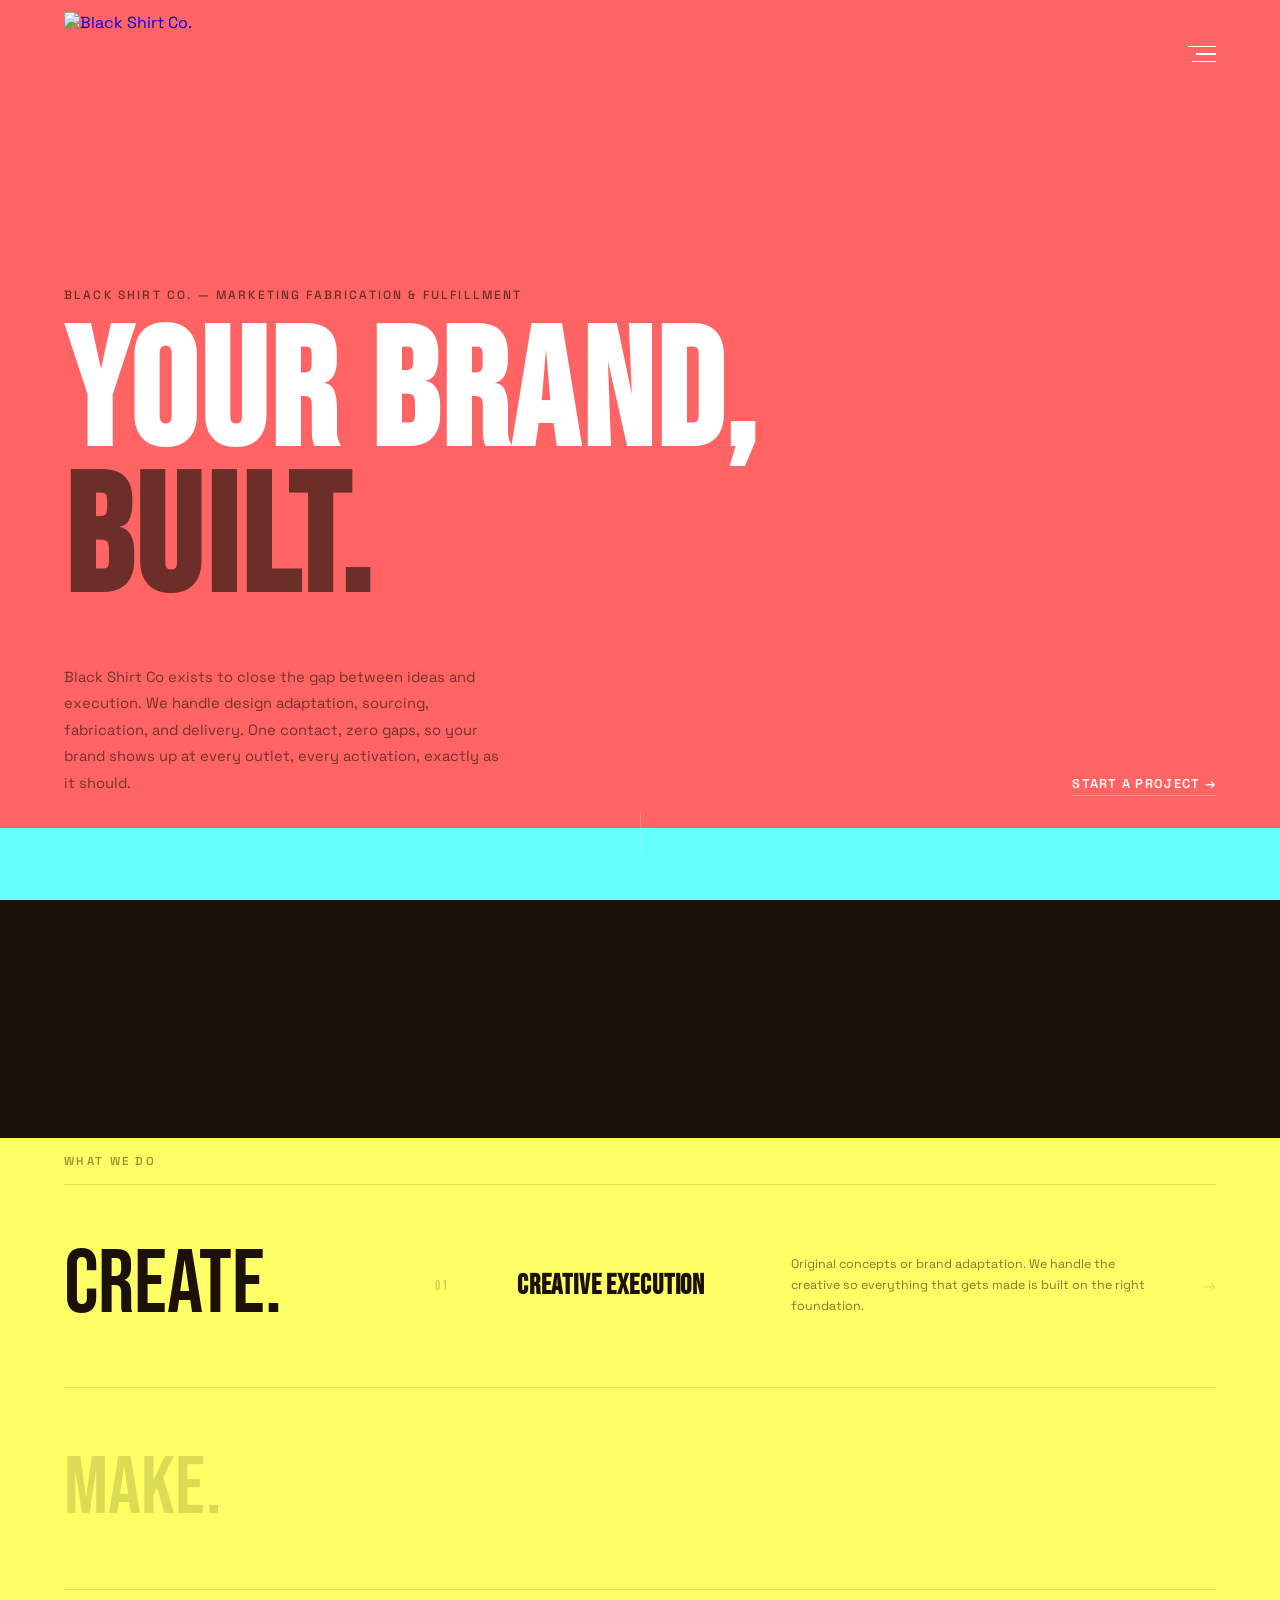
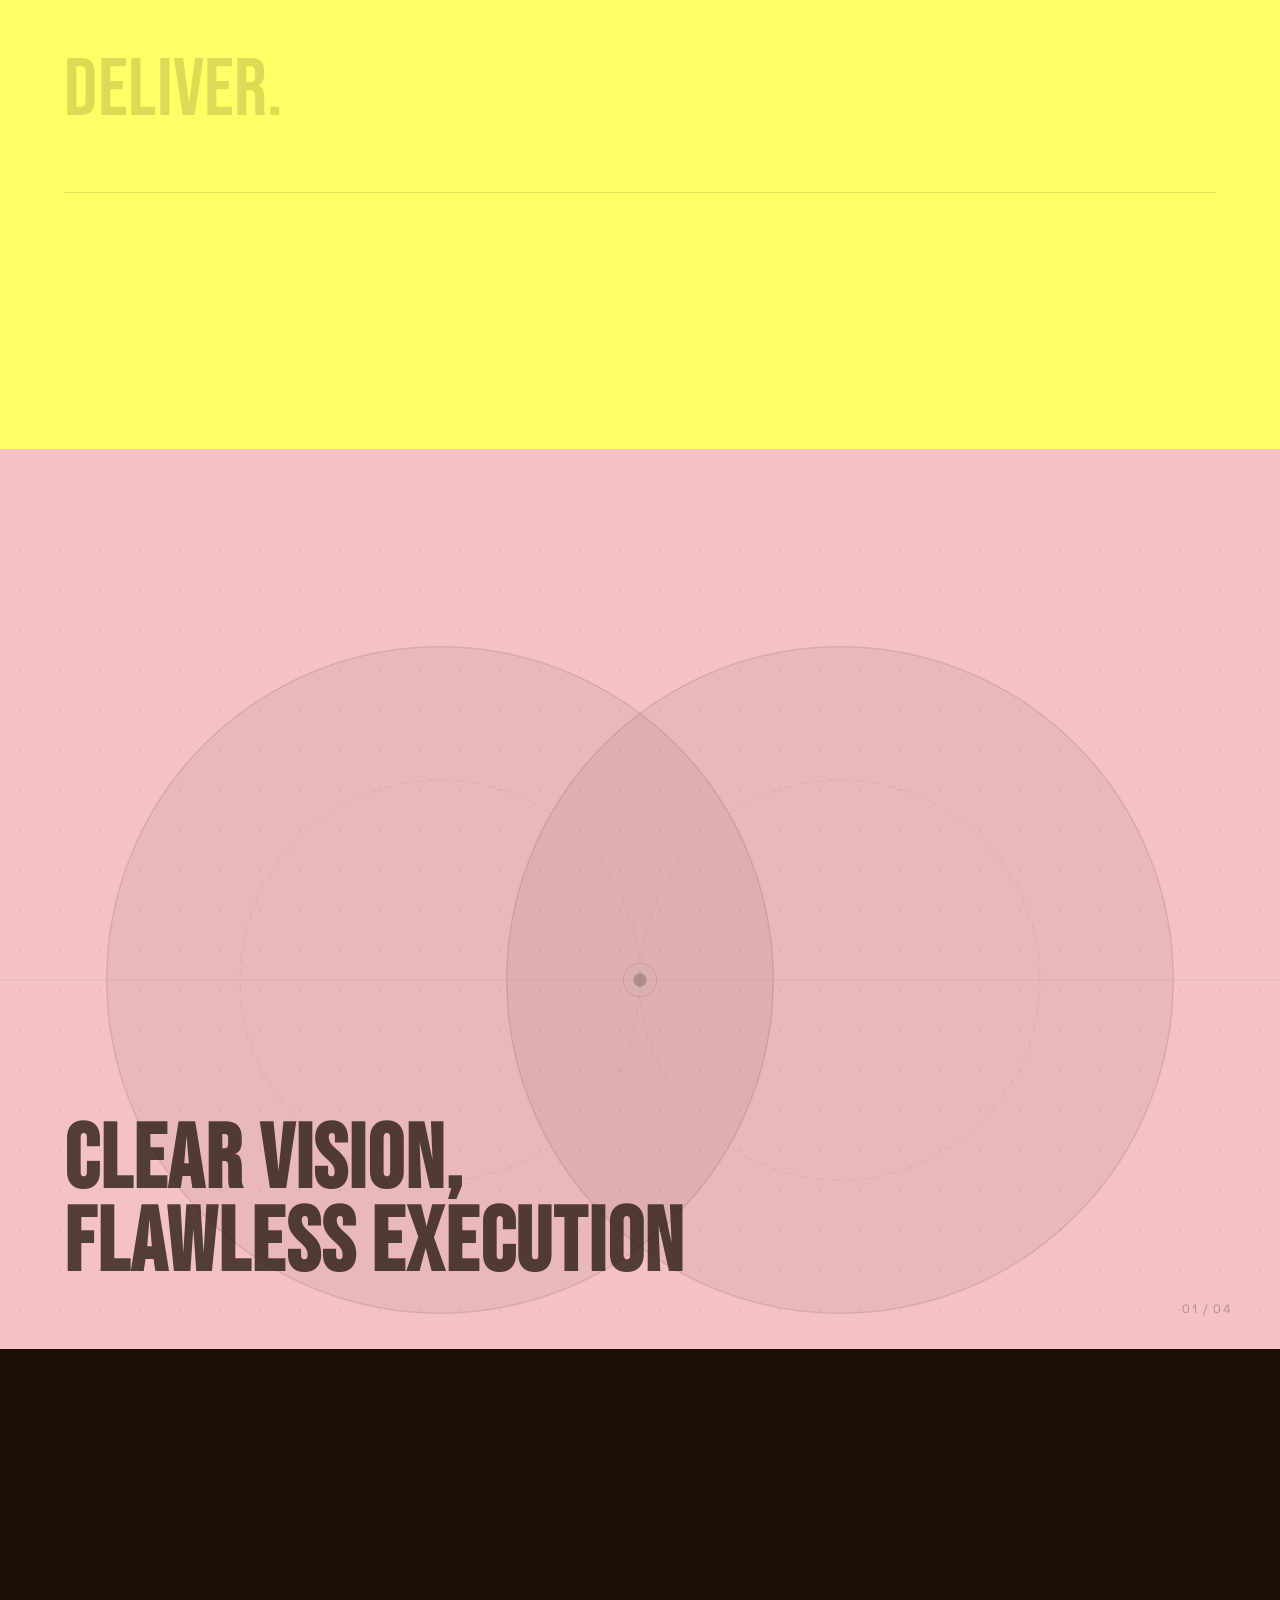
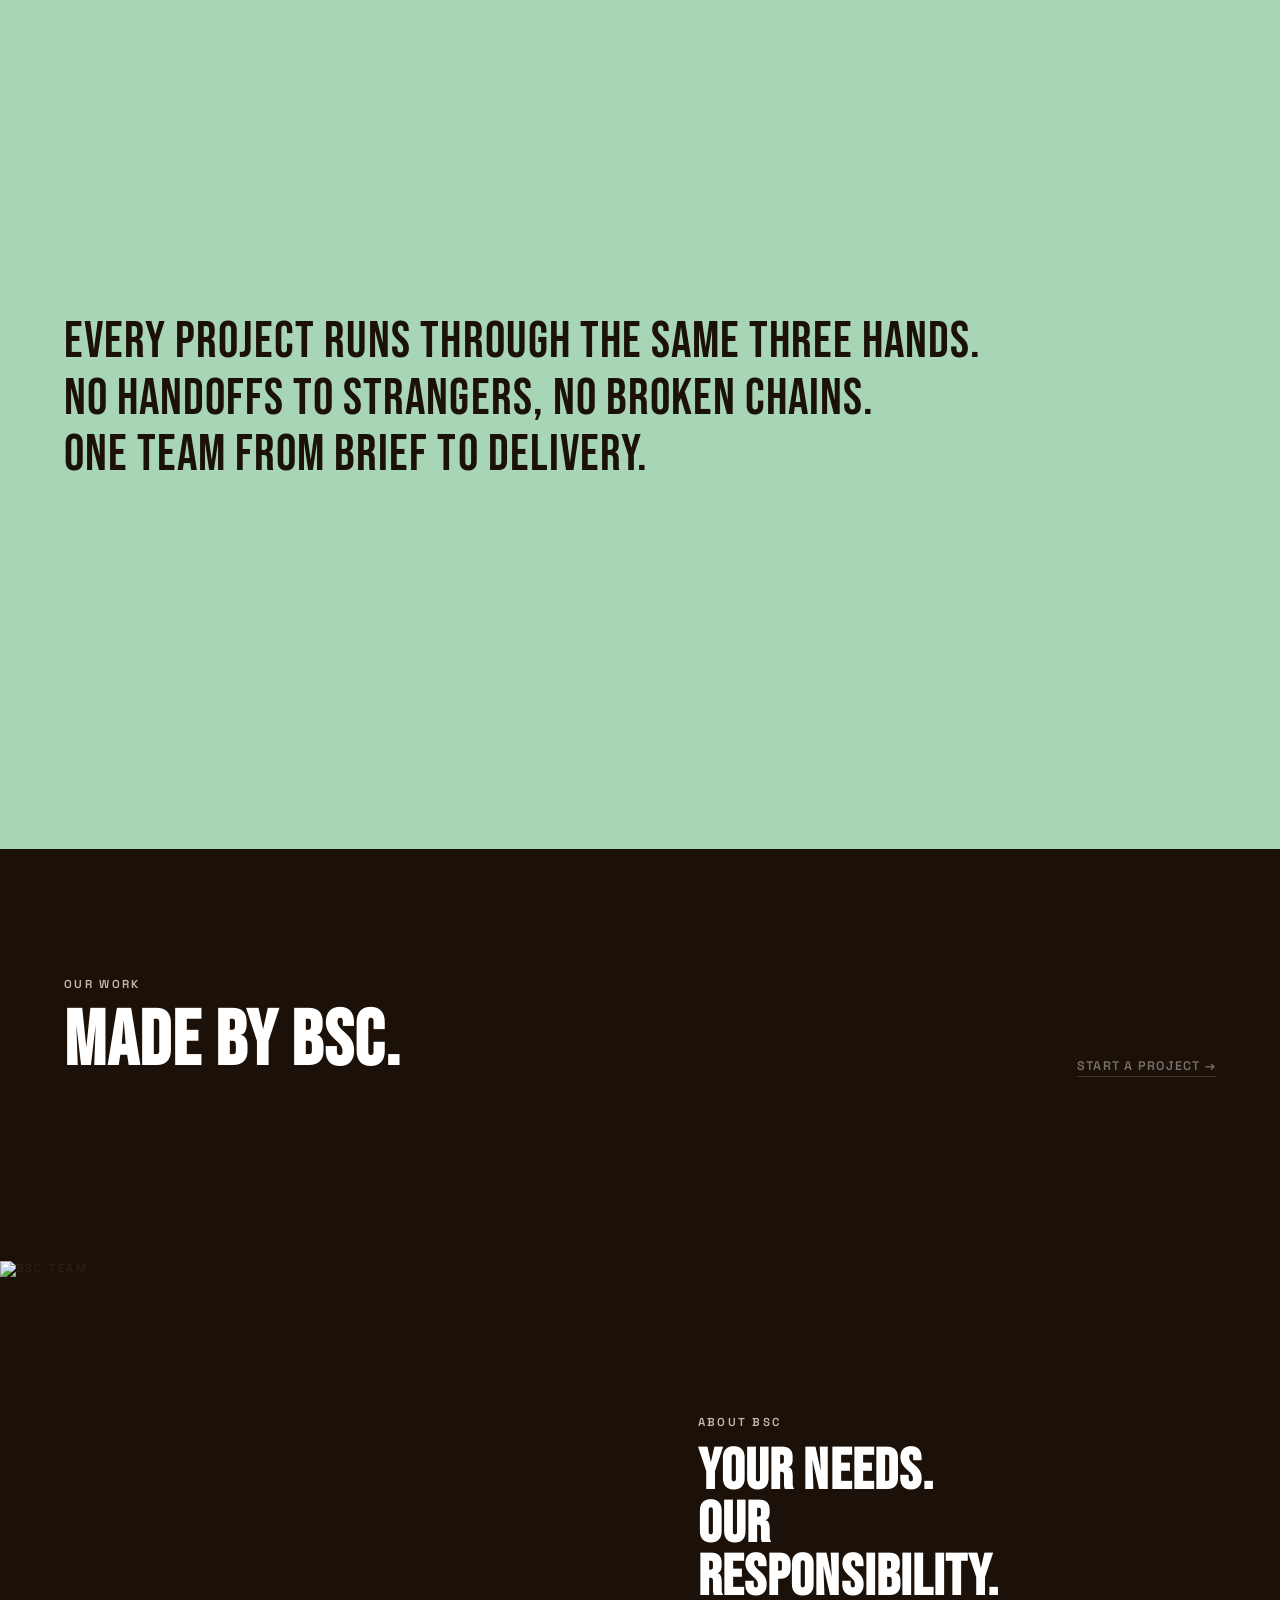
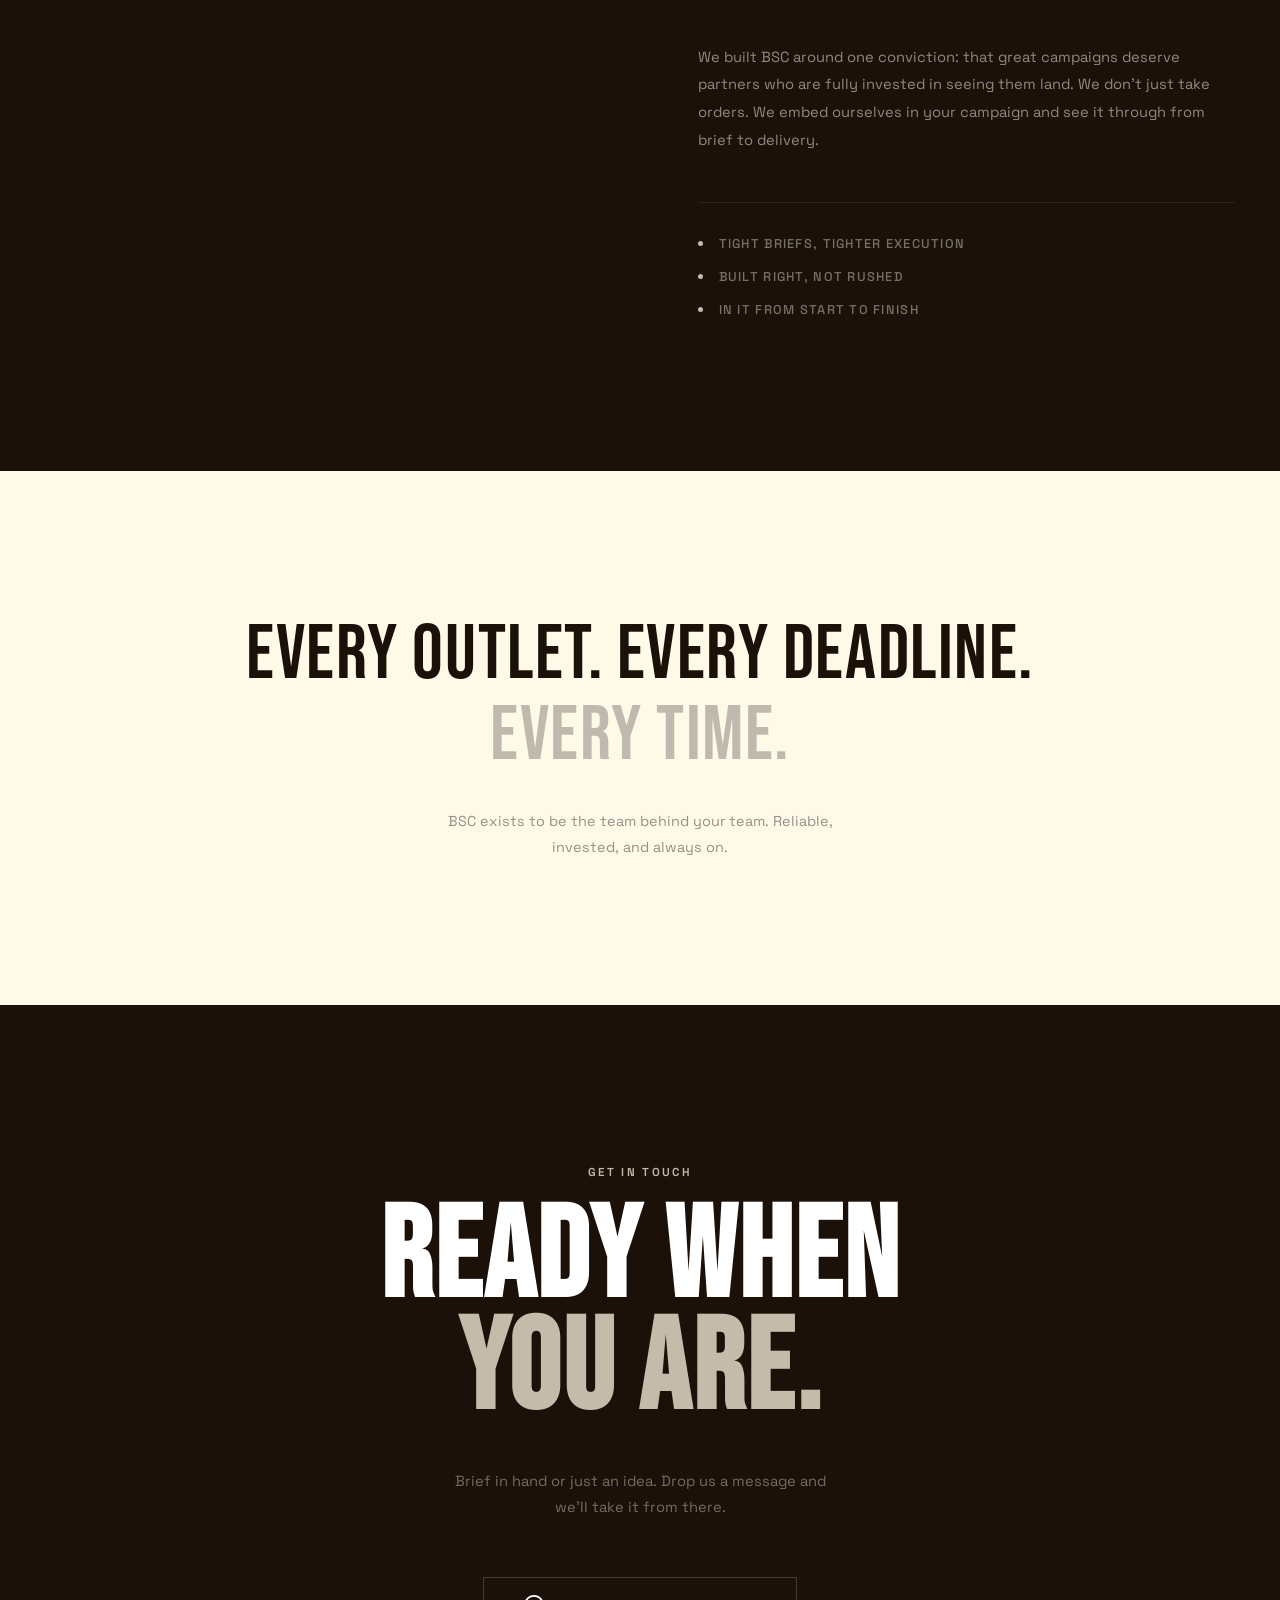
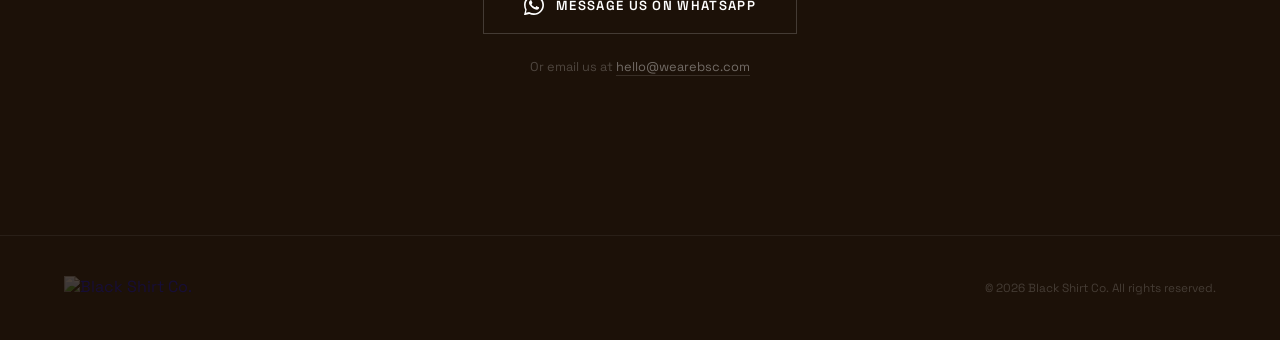
==== index.html @ ee73d2be "Work grid: pull live photos from Notion gallery, randomly cycled" ====
﻿<!DOCTYPE html>
<html lang="en">
<head>
  <meta charset="UTF-8" />
  <meta name="viewport" content="width=device-width, initial-scale=1.0" />
  <title>Black Shirt Co. — Marketing Fabrication & Fulfillment</title>
  <meta name="description" content="BSC is a lean marketing fabrication and fulfillment company. From design adaptation to delivery, we make your brand show up everywhere." />
  <link rel="preconnect" href="https://fonts.googleapis.com" />
  <link rel="preconnect" href="https://fonts.gstatic.com" crossorigin />
  <link href="https://fonts.googleapis.com/css2?family=Bebas+Neue&family=Space+Grotesk:wght@300;400;500;600;700&display=swap" rel="stylesheet" />
  <link rel="stylesheet" href="style.css" />
</head>
<body>

  <!-- GOOEY FILTER -->
  <svg xmlns="http://www.w3.org/2000/svg" version="1.1" style="position:absolute;width:0;height:0;overflow:hidden" aria-hidden="true">
    <defs>
      <filter id="gooey-effect" color-interpolation-filters="sRGB" x="-30%" y="-30%" width="160%" height="160%">
        <feGaussianBlur in="SourceGraphic" stdDeviation="10" result="blur"/>
        <feColorMatrix in="blur" mode="matrix" values="1 0 0 0 0  0 1 0 0 0  0 0 1 0 0  0 0 0 18 -7" result="gooey"/>
      </filter>
    </defs>
  </svg>

  <!-- NAV -->
  <nav id="nav">
    <a href="#hero" class="nav-logo"><img src="https://res.cloudinary.com/dnl7vphpo/image/upload/v1778048351/BSC_Logo_New_evcuqa.png" alt="Black Shirt Co." /></a>
    <ul class="nav-links">
      <li><a href="#services">Services</a></li>
      <li><a href="#process">Process</a></li>
      <li><a href="#work">Work</a></li>
      <li><a href="#about">About</a></li>
    </ul>
    <a href="https://wa.me/6597313243" class="nav-cta" target="_blank" rel="noopener">Get in Touch</a>
    <div class="hamburger" id="hamburger" aria-label="Menu">
      <span></span><span></span><span></span>
    </div>
  </nav>

  <!-- OVERLAY MENU -->
  <div class="mobile-menu" id="mobileMenu">
    <a href="#services" class="mobile-link">Services</a>
    <a href="gallery.html" class="mobile-link">Work</a>
    <a href="#about" class="mobile-link">About</a>
    <a href="https://wa.me/6597313243" class="mobile-link" target="_blank" rel="noopener">Get in Touch</a>
    <div class="menu-footer">
      <span>Black Shirt Co.</span>
      <a href="mailto:hello@wearebsc.com">hello@wearebsc.com</a>
    </div>
  </div>

  <!-- HERO -->
  <div id="hero-wrapper">
  <section id="hero">
    <div class="hero-bg-solid"></div>
    <div class="hero-mid">
      <img src="https://res.cloudinary.com/dnl7vphpo/image/upload/v1778049647/Layer_0_znbsk7.png" alt="Black Shirt Co." />
    </div>
    <div class="hero-wash"></div>
    <div class="hero-fg">
      <img src="data:image/svg+xml,%3Csvg xmlns='http://www.w3.org/2000/svg' viewBox='0 0 1600 320'%3E%3Crect width='1600' height='320' fill='%2364FFFF'/%3E%3C/svg%3E" alt="" aria-hidden="true" />
    </div>
    <div class="hero-content">
      <p class="hero-label">Black Shirt Co. — Marketing Fabrication & Fulfillment</p>
      <h1 class="hero-headline">
        Your Brand,
        <em>Built.</em>
      </h1>
      <div class="hero-bottom">
        <p class="hero-sub">Black Shirt Co exists to close the gap between ideas and execution. We handle design adaptation, sourcing, fabrication, and delivery. One contact, zero gaps, so your brand shows up at every outlet, every activation, exactly as it should.</p>
        <a href="https://wa.me/6597313243" class="hero-cta" target="_blank" rel="noopener">Start a Project →</a>
      </div>
    </div>
    <div class="hero-scroll">
      <div class="hero-scroll-line"></div>
    </div>
  </section>
  </div>

  <!-- SERVICES -->
  <section id="services">
    <div class="services-header" data-animate>
      <span class="section-label">What We Do</span>
    </div>
    <div class="services-list">
      <div class="service-row" data-animate data-delay="0">
        <span class="hl-word service-row-word" data-step="0">Create.</span>
        <span class="service-row-num">01</span>
        <h3 class="service-row-name">Creative Execution</h3>
        <p class="service-row-desc">Original concepts or brand adaptation. We handle the creative so everything that gets made is built on the right foundation.</p>
        <span class="service-row-arrow">→</span>
      </div>
      <div class="service-row" data-animate data-delay="100">
        <span class="hl-word service-row-word" data-step="1">Make.</span>
        <span class="service-row-num">02</span>
        <h3 class="service-row-name">Fabrication</h3>
        <p class="service-row-desc">Built in-house where we can, sourced where we should. Fast, cost-efficient, and quality-checked before anything leaves.</p>
        <span class="service-row-arrow">→</span>
      </div>
      <div class="service-row" data-animate data-delay="200">
        <span class="hl-word service-row-word" data-step="2">Deliver.</span>
        <span class="service-row-num">03</span>
        <h3 class="service-row-name">Logistics & Fulfillment</h3>
        <p class="service-row-desc">Single site or multi-outlet, we coordinate the last mile. On time, at the right place, every time.</p>
        <span class="service-row-arrow">→</span>
      </div>
    </div>
  </section>

  <!-- CAMPAIGN PHOTO SCROLLER -->
  <div class="photo-scroll-outer">
    <div class="photo-scroll-sticky">
      <div class="photo-scroll-track">
        <!-- SLIDE 1 — Creative Execution (rose pink) -->
        <div class="photo-scroll-slide">
          <svg viewBox="0 0 1920 1080" preserveAspectRatio="xMidYMid slice" xmlns="http://www.w3.org/2000/svg">
            <defs>
              <pattern id="s1-dots" width="48" height="48" patternUnits="userSpaceOnUse">
                <circle cx="24" cy="24" r="1.2" fill="rgba(28,17,8,0.1)"/>
              </pattern>
            </defs>
            <!-- dot grid -->
            <rect width="1920" height="1080" fill="url(#s1-dots)"/>
            <!-- large circle left -->
            <circle cx="720" cy="540" r="400" fill="rgba(28,17,8,0.05)" stroke="rgba(28,17,8,0.12)" stroke-width="1.5"/>
            <!-- large circle right, overlapping -->
            <circle cx="1200" cy="540" r="400" fill="rgba(28,17,8,0.05)" stroke="rgba(28,17,8,0.12)" stroke-width="1.5"/>
            <!-- inner accent ring left -->
            <circle cx="720" cy="540" r="240" fill="none" stroke="rgba(28,17,8,0.08)" stroke-width="1" stroke-dasharray="10 8"/>
            <!-- inner accent ring right -->
            <circle cx="1200" cy="540" r="240" fill="none" stroke="rgba(28,17,8,0.08)" stroke-width="1" stroke-dasharray="10 8"/>
            <!-- centre dot at intersection midpoint -->
            <circle cx="960" cy="540" r="8" fill="rgba(28,17,8,0.22)"/>
            <circle cx="960" cy="540" r="20" fill="none" stroke="rgba(28,17,8,0.15)" stroke-width="1"/>
            <!-- horizontal rule through centre -->
            <line x1="0" y1="540" x2="1920" y2="540" stroke="rgba(28,17,8,0.06)" stroke-width="1"/>
            <!-- corner bracket marks -->
            <path d="M80 80 H160 M80 80 V160" stroke="rgba(28,17,8,0.2)" stroke-width="1.5" fill="none" stroke-linecap="square"/>
            <path d="M1840 80 H1760 M1840 80 V160" stroke="rgba(28,17,8,0.2)" stroke-width="1.5" fill="none" stroke-linecap="square"/>
            <path d="M80 1000 H160 M80 1000 V920" stroke="rgba(28,17,8,0.2)" stroke-width="1.5" fill="none" stroke-linecap="square"/>
            <path d="M1840 1000 H1760 M1840 1000 V920" stroke="rgba(28,17,8,0.2)" stroke-width="1.5" fill="none" stroke-linecap="square"/>
          </svg>
          <h2 class="photo-slide-heading">Clear Vision,<br>Flawless Execution</h2>
        </div>

        <!-- SLIDE 2 — Fabrication (warm cream) -->
        <div class="photo-scroll-slide">
          <svg viewBox="0 0 1920 1080" preserveAspectRatio="xMidYMid slice" xmlns="http://www.w3.org/2000/svg">
            <!-- diagonal slab 1 -->
            <polygon points="0,1080 600,0 960,0 360,1080" fill="rgba(28,17,8,0.05)" stroke="rgba(28,17,8,0.1)" stroke-width="1"/>
            <!-- diagonal slab 2 -->
            <polygon points="480,1080 1080,0 1440,0 840,1080" fill="rgba(28,17,8,0.04)" stroke="rgba(28,17,8,0.08)" stroke-width="1"/>
            <!-- diagonal slab 3 -->
            <polygon points="960,1080 1560,0 1920,0 1920,260 1320,1080" fill="rgba(28,17,8,0.04)" stroke="rgba(28,17,8,0.08)" stroke-width="1"/>
            <!-- bold centre diamond -->
            <polygon points="960,180 1240,540 960,900 680,540" fill="rgba(28,17,8,0.04)" stroke="rgba(28,17,8,0.14)" stroke-width="1.5"/>
            <!-- inner diamond -->
            <polygon points="960,340 1100,540 960,740 820,540" fill="rgba(28,17,8,0.05)" stroke="rgba(28,17,8,0.14)" stroke-width="1"/>
            <!-- centre dot -->
            <circle cx="960" cy="540" r="10" fill="rgba(28,17,8,0.28)"/>
            <!-- accent slash line -->
            <line x1="0" y1="0" x2="1920" y2="1080" stroke="rgba(28,17,8,0.05)" stroke-width="2"/>
            <!-- corner wedges -->
            <polygon points="0,0 200,0 0,200" fill="rgba(28,17,8,0.05)" stroke="rgba(28,17,8,0.1)" stroke-width="1"/>
            <polygon points="1920,1080 1720,1080 1920,880" fill="rgba(28,17,8,0.05)" stroke="rgba(28,17,8,0.1)" stroke-width="1"/>
            <!-- subtle horizontals -->
            <line x1="0" y1="270" x2="1920" y2="270" stroke="rgba(28,17,8,0.04)" stroke-width="1"/>
            <line x1="0" y1="810" x2="1920" y2="810" stroke="rgba(28,17,8,0.04)" stroke-width="1"/>
          </svg>
          <h2 class="photo-slide-heading">One Brief</h2>
        </div>

        <!-- SLIDE 3 — Signage & Installation (soft blue) -->
        <div class="photo-scroll-slide">
          <svg viewBox="0 0 1920 1080" preserveAspectRatio="xMidYMid slice" xmlns="http://www.w3.org/2000/svg">
            <defs>
              <pattern id="s3-grid" width="80" height="80" patternUnits="userSpaceOnUse">
                <path d="M80 0L0 0 0 80" fill="none" stroke="rgba(28,17,8,0.06)" stroke-width="0.6"/>
              </pattern>
            </defs>
            <rect width="1920" height="1080" fill="url(#s3-grid)"/>
            <!-- radiating fan lines from centre-left origin -->
            <line x1="240" y1="540" x2="1920" y2="0"    stroke="rgba(28,17,8,0.07)" stroke-width="1"/>
            <line x1="240" y1="540" x2="1920" y2="135"  stroke="rgba(28,17,8,0.08)" stroke-width="1"/>
            <line x1="240" y1="540" x2="1920" y2="270"  stroke="rgba(28,17,8,0.09)" stroke-width="1"/>
            <line x1="240" y1="540" x2="1920" y2="405"  stroke="rgba(28,17,8,0.1)"  stroke-width="1"/>
            <line x1="240" y1="540" x2="1920" y2="540"  stroke="rgba(28,17,8,0.12)" stroke-width="1.5"/>
            <line x1="240" y1="540" x2="1920" y2="675"  stroke="rgba(28,17,8,0.1)"  stroke-width="1"/>
            <line x1="240" y1="540" x2="1920" y2="810"  stroke="rgba(28,17,8,0.09)" stroke-width="1"/>
            <line x1="240" y1="540" x2="1920" y2="945"  stroke="rgba(28,17,8,0.08)" stroke-width="1"/>
            <line x1="240" y1="540" x2="1920" y2="1080" stroke="rgba(28,17,8,0.07)" stroke-width="1"/>
            <!-- upward/downward edge lines -->
            <line x1="240" y1="540" x2="960" y2="0"    stroke="rgba(28,17,8,0.06)" stroke-width="1"/>
            <line x1="240" y1="540" x2="960" y2="1080" stroke="rgba(28,17,8,0.06)" stroke-width="1"/>
            <line x1="240" y1="540" x2="0" y2="200"    stroke="rgba(28,17,8,0.06)" stroke-width="1"/>
            <line x1="240" y1="540" x2="0" y2="880"    stroke="rgba(28,17,8,0.06)" stroke-width="1"/>
            <!-- origin circle -->
            <circle cx="240" cy="540" r="50" fill="none" stroke="rgba(28,17,8,0.14)" stroke-width="1.5"/>
            <circle cx="240" cy="540" r="20" fill="none" stroke="rgba(28,17,8,0.2)"  stroke-width="1"/>
            <circle cx="240" cy="540" r="7"  fill="rgba(28,17,8,0.3)"/>
            <!-- destination mark right edge -->
            <circle cx="1760" cy="540" r="30" fill="none" stroke="rgba(28,17,8,0.16)" stroke-width="1.5"/>
            <circle cx="1760" cy="540" r="8"  fill="rgba(28,17,8,0.25)"/>
          </svg>
          <h2 class="photo-slide-heading">One Point<br>of Contact</h2>
        </div>

        <!-- SLIDE 4 — Fulfillment (sage green) -->
        <div class="photo-scroll-slide">
          <svg viewBox="0 0 1920 1080" preserveAspectRatio="xMidYMid slice" xmlns="http://www.w3.org/2000/svg">
            <defs>
              <pattern id="s4-hex" width="88" height="76" patternUnits="userSpaceOnUse">
                <polygon points="44,2 82,22 82,62 44,82 6,62 6,22" fill="none" stroke="rgba(28,17,8,0.07)" stroke-width="0.8"/>
              </pattern>
            </defs>
            <rect width="1920" height="1080" fill="url(#s4-hex)"/>
            <!-- 4×3 node grid with connecting lines -->
            <!-- Row 1: y=270 | Row 2: y=540 | Row 3: y=810 -->
            <!-- Col: x=480, 800, 1120, 1440 -->
            <!-- Horizontal connectors -->
            <line x1="480" y1="270"  x2="800"  y2="270"  stroke="rgba(28,17,8,0.14)" stroke-width="1"/>
            <line x1="800" y1="270"  x2="1120" y2="270"  stroke="rgba(28,17,8,0.14)" stroke-width="1"/>
            <line x1="1120" y1="270" x2="1440" y2="270"  stroke="rgba(28,17,8,0.14)" stroke-width="1"/>
            <line x1="480" y1="540"  x2="800"  y2="540"  stroke="rgba(28,17,8,0.14)" stroke-width="1"/>
            <line x1="800" y1="540"  x2="1120" y2="540"  stroke="rgba(28,17,8,0.14)" stroke-width="1"/>
            <line x1="1120" y1="540" x2="1440" y2="540"  stroke="rgba(28,17,8,0.14)" stroke-width="1"/>
            <line x1="480" y1="810"  x2="800"  y2="810"  stroke="rgba(28,17,8,0.14)" stroke-width="1"/>
            <line x1="800" y1="810"  x2="1120" y2="810"  stroke="rgba(28,17,8,0.14)" stroke-width="1"/>
            <line x1="1120" y1="810" x2="1440" y2="810"  stroke="rgba(28,17,8,0.14)" stroke-width="1"/>
            <!-- Vertical connectors -->
            <line x1="480"  y1="270" x2="480"  y2="540"  stroke="rgba(28,17,8,0.14)" stroke-width="1"/>
            <line x1="480"  y1="540" x2="480"  y2="810"  stroke="rgba(28,17,8,0.14)" stroke-width="1"/>
            <line x1="800"  y1="270" x2="800"  y2="540"  stroke="rgba(28,17,8,0.14)" stroke-width="1"/>
            <line x1="800"  y1="540" x2="800"  y2="810"  stroke="rgba(28,17,8,0.14)" stroke-width="1"/>
            <line x1="1120" y1="270" x2="1120" y2="540"  stroke="rgba(28,17,8,0.14)" stroke-width="1"/>
            <line x1="1120" y1="540" x2="1120" y2="810"  stroke="rgba(28,17,8,0.14)" stroke-width="1"/>
            <line x1="1440" y1="270" x2="1440" y2="540"  stroke="rgba(28,17,8,0.14)" stroke-width="1"/>
            <line x1="1440" y1="540" x2="1440" y2="810"  stroke="rgba(28,17,8,0.14)" stroke-width="1"/>
            <!-- Diagonal connectors (cross-links) -->
            <line x1="480" y1="270" x2="800"  y2="540"  stroke="rgba(28,17,8,0.06)" stroke-width="0.8"/>
            <line x1="800" y1="270" x2="1120" y2="540"  stroke="rgba(28,17,8,0.06)" stroke-width="0.8"/>
            <line x1="800" y1="540" x2="480"  y2="810"  stroke="rgba(28,17,8,0.06)" stroke-width="0.8"/>
            <line x1="1120" y1="540" x2="800" y2="810"  stroke="rgba(28,17,8,0.06)" stroke-width="0.8"/>
            <line x1="1120" y1="270" x2="1440" y2="540" stroke="rgba(28,17,8,0.06)" stroke-width="0.8"/>
            <line x1="1440" y1="540" x2="1120" y2="810" stroke="rgba(28,17,8,0.06)" stroke-width="0.8"/>
            <!-- Nodes -->
            <circle cx="480"  cy="270" r="9" fill="rgba(28,17,8,0.18)" stroke="rgba(28,17,8,0.22)" stroke-width="1"/>
            <circle cx="800"  cy="270" r="9" fill="rgba(28,17,8,0.18)" stroke="rgba(28,17,8,0.22)" stroke-width="1"/>
            <circle cx="1120" cy="270" r="9" fill="rgba(28,17,8,0.18)" stroke="rgba(28,17,8,0.22)" stroke-width="1"/>
            <circle cx="1440" cy="270" r="9" fill="rgba(28,17,8,0.18)" stroke="rgba(28,17,8,0.22)" stroke-width="1"/>
            <circle cx="480"  cy="540" r="9" fill="rgba(28,17,8,0.18)" stroke="rgba(28,17,8,0.22)" stroke-width="1"/>
            <circle cx="800"  cy="540" r="14" fill="rgba(28,17,8,0.28)" stroke="rgba(28,17,8,0.3)" stroke-width="1.5"/>
            <circle cx="1120" cy="540" r="14" fill="rgba(28,17,8,0.28)" stroke="rgba(28,17,8,0.3)" stroke-width="1.5"/>
            <circle cx="1440" cy="540" r="9" fill="rgba(28,17,8,0.18)" stroke="rgba(28,17,8,0.22)" stroke-width="1"/>
            <circle cx="480"  cy="810" r="9" fill="rgba(28,17,8,0.18)" stroke="rgba(28,17,8,0.22)" stroke-width="1"/>
            <circle cx="800"  cy="810" r="9" fill="rgba(28,17,8,0.18)" stroke="rgba(28,17,8,0.22)" stroke-width="1"/>
            <circle cx="1120" cy="810" r="9" fill="rgba(28,17,8,0.18)" stroke="rgba(28,17,8,0.22)" stroke-width="1"/>
            <circle cx="1440" cy="810" r="9" fill="rgba(28,17,8,0.18)" stroke="rgba(28,17,8,0.22)" stroke-width="1"/>
          </svg>
          <h2 class="photo-slide-heading">One Delivery</h2>
        </div>
      </div>
<div class="photo-scroll-counter">
        <span class="photo-scroll-current">01</span>
        <span>/</span>
        <span>04</span>
      </div>
    </div>
  </div>

  <!-- CLOSING STATEMENT -->
  <section class="services-closing">
    <p class="services-closing-line" data-animate data-delay="0">Every project runs through the same three hands.</p>
    <p class="services-closing-line" data-animate data-delay="180">No handoffs to strangers, no broken chains.</p>
    <p class="services-closing-line" data-animate data-delay="360">One team from brief to delivery.</p>
  </section>

  <!-- WORK -->
  <section id="work">
    <div class="work-header" data-animate>
      <div>
        <span class="section-label">Our Work</span>
        <h2 class="section-headline">Made by BSC.</h2>
      </div>
      <a href="https://wa.me/6597313243" class="work-link" target="_blank" rel="noopener">Start a Project →</a>
    </div>
    <div class="work-grid" id="work-grid"></div>
  </section>

  <!-- ABOUT -->
  <section id="about">
    <div class="about-split">
      <div class="about-img" data-animate>
        <img src="https://res.cloudinary.com/dnl7vphpo/image/upload/v1780124029/photo_2026-05-30_14-53-39_ozgdp8.jpg" alt="BSC team" />
      </div>
      <div class="about-content">
        <span class="section-label" data-animate>About BSC</span>
        <h2 class="about-headline" data-animate data-delay="80">Your Needs.<br>Our<br>Responsibility.</h2>
        <p class="about-body" data-animate data-delay="160">We built BSC around one conviction: that great campaigns deserve partners who are fully invested in seeing them land. We don't just take orders. We embed ourselves in your campaign and see it through from brief to delivery.</p>
        <div class="about-values" data-animate data-delay="240">
          <div class="value-item"><span class="value-dot"></span>Tight briefs, tighter execution</div>
          <div class="value-item"><span class="value-dot"></span>Built right, not rushed</div>
          <div class="value-item"><span class="value-dot"></span>In it from start to finish</div>
        </div>
      </div>
    </div>
  </section>

  <!-- PULLQUOTE -->
  <div class="pullquote-section">
    <p class="pullquote" data-animate>Every outlet. Every deadline. <em>Every time.</em></p>
    <p class="pullquote-sub" data-animate data-delay="120">BSC exists to be the team behind your team. Reliable, invested, and always on.</p>
  </div>

  <!-- CONTACT -->
  <section id="contact">
    <span class="section-label contact-label" data-animate>Get In Touch</span>
    <h2 class="contact-headline" data-animate data-delay="80">
      Ready When
      <em>You Are.</em>
    </h2>
    <p class="contact-sub" data-animate data-delay="180">Brief in hand or just an idea. Drop us a message and we'll take it from there.</p>
    <a href="https://wa.me/6597313243" class="contact-wa" data-animate data-delay="280" target="_blank" rel="noopener">
      <svg viewBox="0 0 24 24" fill="currentColor"><path d="M17.472 14.382c-.297-.149-1.758-.867-2.03-.967-.273-.099-.471-.148-.67.15-.197.297-.767.966-.94 1.164-.173.199-.347.223-.644.075-.297-.15-1.255-.463-2.39-1.475-.883-.788-1.48-1.761-1.653-2.059-.173-.297-.018-.458.13-.606.134-.133.298-.347.446-.52.149-.174.198-.298.298-.497.099-.198.05-.371-.025-.52-.075-.149-.669-1.612-.916-2.207-.242-.579-.487-.5-.669-.51-.173-.008-.371-.01-.57-.01-.198 0-.52.074-.792.372-.272.297-1.04 1.016-1.04 2.479 0 1.462 1.065 2.875 1.213 3.074.149.198 2.096 3.2 5.077 4.487.709.306 1.262.489 1.694.625.712.227 1.36.195 1.871.118.571-.085 1.758-.719 2.006-1.413.248-.694.248-1.289.173-1.413-.074-.124-.272-.198-.57-.347z"/><path d="M12 0C5.373 0 0 5.373 0 12c0 2.122.554 4.118 1.523 5.85L.057 23.57a.5.5 0 00.611.611l5.72-1.466A11.945 11.945 0 0012 24c6.627 0 12-5.373 12-12S18.627 0 12 0zm0 22c-1.947 0-3.772-.5-5.362-1.376l-.385-.217-3.994 1.023 1.023-3.994-.217-.385A9.96 9.96 0 012 12C2 6.477 6.477 2 12 2s10 4.477 10 10-4.477 10-10 10z"/></svg>
      Message us on WhatsApp
    </a>
    <p class="contact-email">Or email us at <a href="mailto:hello@wearebsc.com">hello@wearebsc.com</a></p>
  </section>

  <!-- FOOTER -->
  <footer>
    <a href="#hero" class="footer-logo"><img src="https://res.cloudinary.com/dnl7vphpo/image/upload/v1778048351/BSC_Logo_New_evcuqa.png" alt="Black Shirt Co." /></a>
    <p class="footer-copy">© 2026 Black Shirt Co. All rights reserved.</p>
  </footer>
  <script src="script.js"></script>

</body>
</html>
---- style.css ----
/* ============================================================
   BSC — Global Stylesheet
   Fonts: Bebas Neue (headings), Space Grotesk (body)
   ============================================================ */

/* DESIGN TOKENS */
:root {
  --black: #1C1108;
  --ivory: #FFF9E7;
  --stone: #C4BBAA;
  --stone-hover: #a8a093;
  --lavender: #BEB4F0;
  --salamander: #334133;
  --white: #FFFFFF;

  --yellow: #fdff64;
  --red: #ff6464;
  --green: #A8D5B5;
}

/* RESET */
*, *::before, *::after { box-sizing: border-box; margin: 0; padding: 0; }
html { scroll-behavior: smooth; }

/* BASE */
body {
  font-family: 'Space Grotesk', sans-serif;
  background: var(--black);
  color: var(--white);
  overflow-x: hidden;
}

h1, h2, h3 {
  font-family: 'Bebas Neue', sans-serif;
  letter-spacing: 0.02em;
}

/* ============================================================
   NAV
   ============================================================ */
nav {
  position: fixed;
  top: 0; left: 0; right: 0;
  z-index: 100;
  display: flex;
  align-items: center;
  justify-content: space-between;
  padding: 0.75rem 5%;
  transition: background 0.4s, border-color 0.4s;
  border-bottom: 1px solid transparent;
}

nav.scrolled {
  background: var(--black);
  border-bottom-color: rgba(255,255,255,0.06);
}

.nav-logo {
  display: inline-flex;
  align-items: center;
  text-decoration: none;
}

.nav-logo img {
  height: 84px;
  width: auto;
  display: block;
  transition: filter 0.4s ease;
}

nav.scrolled .nav-logo img {
  filter: brightness(0) invert(1);
}

.nav-links { display: none; }
.nav-cta { display: none; }

.hamburger {
  display: flex;
  cursor: pointer;
  flex-direction: column;
  gap: 6px;
  align-items: flex-end;
  background: none;
  border: none;
  padding: 0;
}

.hamburger span {
  height: 1.5px;
  background: var(--white);
  display: block;
  transition: width 0.3s ease, transform 0.3s ease, opacity 0.3s ease;
}

.hamburger span:nth-child(1) { width: 28px; }
.hamburger span:nth-child(2) { width: 20px; }
.hamburger span:nth-child(3) { width: 24px; }

.hamburger.open span:nth-child(1) { width: 24px; transform: translateY(7.5px) rotate(45deg); }
.hamburger.open span:nth-child(2) { opacity: 0; width: 0; }
.hamburger.open span:nth-child(3) { width: 24px; transform: translateY(-7.5px) rotate(-45deg); }

/* OVERLAY MENU */
.mobile-menu {
  position: fixed;
  top: 0; left: 0; right: 0; bottom: 0;
  background: var(--black);
  z-index: 99;
  display: flex;
  flex-direction: column;
  align-items: flex-start;
  justify-content: center;
  padding: 0 8%;
  gap: 0.5rem;
  opacity: 0;
  pointer-events: none;
  transition: opacity 0.4s ease;
}

.mobile-menu.open {
  opacity: 1;
  pointer-events: all;
}

.mobile-menu a {
  font-family: 'Bebas Neue', sans-serif;
  font-size: clamp(3.5rem, 9vw, 7rem);
  color: rgba(255,255,255,0.25);
  text-decoration: none;
  letter-spacing: 0.04em;
  line-height: 1;
  transform: translateY(20px);
  opacity: 0;
  transition: color 0.2s, transform 0.5s cubic-bezier(0.25, 0.46, 0.45, 0.94), opacity 0.5s ease;
}

.mobile-menu.open a {
  opacity: 1;
  transform: translateY(0);
}

.mobile-menu.open a:nth-child(1) { transition-delay: 0.05s; }
.mobile-menu.open a:nth-child(2) { transition-delay: 0.1s; }
.mobile-menu.open a:nth-child(3) { transition-delay: 0.15s; }
.mobile-menu.open a:nth-child(4) { transition-delay: 0.2s; }
.mobile-menu.open a:nth-child(5) { transition-delay: 0.25s; }

.mobile-menu a:hover { color: var(--white); }

.menu-footer {
  position: absolute;
  bottom: 3rem;
  left: 8%;
  right: 8%;
  display: flex;
  justify-content: space-between;
  align-items: center;
  font-size: 0.75rem;
  letter-spacing: 0.12em;
  text-transform: uppercase;
  color: rgba(255,255,255,0.2);
  border-top: 1px solid rgba(255,255,255,0.08);
  padding-top: 1.5rem;
  opacity: 0;
  transition: opacity 0.4s ease 0.3s;
}

.mobile-menu.open .menu-footer { opacity: 1; }
.menu-footer a { color: rgba(255,255,255,0.35); text-decoration: none; }

/* ============================================================
   SHARED SECTION ELEMENTS
   ============================================================ */
.section-label {
  font-size: 0.72rem;
  font-weight: 600;
  letter-spacing: 0.2em;
  text-transform: uppercase;
  color: var(--stone);
  margin-bottom: 1rem;
  display: block;
}

.section-headline {
  font-size: clamp(3rem, 6vw, 5.5rem);
  line-height: 0.92;
  text-transform: uppercase;
}

/* ============================================================
   HERO (PAGE 1) — LOCKED
   ============================================================ */
#hero-wrapper {
  height: 130vh;
  position: relative;
}

#hero {
  position: sticky;
  top: 0;
  height: 100vh;
  min-height: 700px;
  display: flex;
  flex-direction: column;
  justify-content: flex-start;
  padding: 8rem 5% calc(8vh + 2rem);
  overflow: hidden;
}

.hero-bg-solid {
  position: absolute;
  inset: 0;
  background: var(--red);
  z-index: 0;
}

.hero-mid {
  position: absolute;
  inset: 0;
  overflow: hidden;
  z-index: 2;
  transform: translateY(120vh);
}

.hero-mid img {
  width: 100%;
  height: 100%;
  object-fit: cover;
  object-position: center bottom;
  display: block;
  transform-origin: 50% 50%;
  will-change: transform;
}

.hero-wash {
  position: absolute;
  inset: 0;
  background: var(--yellow);
  z-index: 5;
  opacity: 0;
  pointer-events: none;
}

.hero-fg {
  position: absolute;
  inset: 0;
  z-index: 3;
  pointer-events: none;
  overflow: hidden;
  display: flex;
  align-items: flex-end;
  justify-content: center;
}

.hero-fg img {
  width: 100%;
  height: 20vh;
  object-fit: cover;
  display: block;
  will-change: transform;
  transform: translateY(60%);
}

.hero-content {
  position: relative;
  z-index: 6;
  will-change: opacity, transform;
  margin-top: auto;
}

.hero-label {
  font-size: 0.75rem;
  font-weight: 500;
  letter-spacing: 0.18em;
  text-transform: uppercase;
  color: rgba(28,17,8,0.65);
  margin-bottom: 1.25rem;
}

.hero-headline {
  font-size: clamp(5rem, 13vw, 11rem);
  line-height: 0.88;
  text-transform: uppercase;
  color: var(--white);
}

.hero-headline em {
  font-style: normal;
  color: rgba(28,17,8,0.65);
  display: block;
}

.hero-bottom {
  margin-top: 3rem;
  display: flex;
  align-items: flex-end;
  justify-content: space-between;
  gap: 2rem;
  flex-wrap: wrap;
}

.hero-sub {
  font-size: 0.92rem;
  color: rgba(28,17,8,0.6);
  max-width: 440px;
  line-height: 1.8;
  font-weight: 400;
}

.hero-cta {
  display: inline-flex;
  align-items: center;
  gap: 0.5rem;
  font-size: 0.8rem;
  font-weight: 600;
  letter-spacing: 0.1em;
  text-transform: uppercase;
  color: var(--white);
  text-decoration: none;
  border-bottom: 1px solid rgba(255,255,255,0.3);
  padding-bottom: 3px;
  white-space: nowrap;
  transition: border-color 0.2s;
}

.hero-cta:hover { border-color: var(--white); }

.hero-scroll {
  position: absolute;
  bottom: 2.5rem;
  left: 50%;
  transform: translateX(-50%);
  z-index: 6;
  display: flex;
  flex-direction: column;
  align-items: center;
  gap: 0.5rem;
}

.hero-scroll-line {
  width: 1px;
  height: 48px;
  background: rgba(255,255,255,0.2);
  animation: scrollline 2s ease-in-out infinite;
}

@keyframes scrollline {
  0%, 100% { transform: scaleY(1); opacity: 0.3; }
  50% { transform: scaleY(0.4); opacity: 0.9; }
}

/* HERO ENTRANCE ANIMATIONS */
.hero-label   { animation: heroFadeUp 0.8s cubic-bezier(0.25, 0.46, 0.45, 0.94) 0.3s both; }
.hero-headline { animation: heroFadeUp 1s cubic-bezier(0.25, 0.46, 0.45, 0.94) 0.5s both; }
.hero-sub     { animation: heroFadeUp 0.8s cubic-bezier(0.25, 0.46, 0.45, 0.94) 0.75s both; }
.hero-cta     { animation: heroFadeUp 0.8s cubic-bezier(0.25, 0.46, 0.45, 0.94) 0.9s both; }
.hero-scroll  { animation: heroFadeUp 0.8s cubic-bezier(0.25, 0.46, 0.45, 0.94) 1.2s both; }

@keyframes heroFadeUp {
  from { opacity: 0; transform: translateY(28px); }
  to   { opacity: 1; transform: translateY(0); }
}

/* ============================================================
   SERVICES (PAGE 2) — LOCKED
   ============================================================ */
#services {
  background: var(--yellow);
  padding: 1rem 5% 16rem;
  margin-top: -2rem;
}

#services .section-label        { color: rgba(28,17,8,0.45); }
#services .section-headline     { color: var(--black); }
#services .services-intro       { color: rgba(28,17,8,0.55); }
#services .services-list        { border-top-color: rgba(28,17,8,0.12); }
#services .service-row          { border-bottom-color: rgba(28,17,8,0.12); }
#services .service-row-num      { color: rgba(28,17,8,0.18); }
#services .service-row-name     { color: var(--black); }
#services .service-row-desc     { color: rgba(28,17,8,0.55); }
#services .service-row-arrow    { color: rgba(28,17,8,0.15); }
#services .service-row:hover .service-row-num,
#services .service-row:hover .service-row-name,
#services .service-row:hover .service-row-arrow { color: var(--black); }

.services-header { margin-bottom: 0; }

.services-list { border-top: 1px solid rgba(28,17,8,0.12); }

.services-intro {
  max-width: 420px;
  font-size: 0.95rem;
  font-weight: 500;
  color: rgba(28,17,8,0.65);
  line-height: 1.8;
  margin-top: 1.5rem;
}

.service-row-word {
  font-family: 'Bebas Neue', sans-serif;
  font-size: clamp(4rem, 7vw, 8rem);
  line-height: 1;
  text-transform: uppercase;
  color: var(--black);
  transform-origin: left center;
}

.service-row {
  display: grid;
  grid-template-columns: 1.4fr 50px 1fr 1.5fr 30px;
  align-items: center;
  gap: 2rem;
  padding: 3.5rem 0;
  border-bottom: 1px solid rgba(28,17,8,0.12);
  transition: opacity 0.2s, border-color 0.5s ease;
}

.service-row:hover .service-row-num   { color: var(--stone); }
.service-row:hover .service-row-name  { color: var(--stone); }
.service-row:hover .service-row-arrow { color: var(--stone); transform: translateX(5px); }

.service-row-num {
  font-family: 'Bebas Neue', sans-serif;
  font-size: 0.8rem;
  letter-spacing: 0.15em;
  color: rgba(255,255,255,0.18);
  transition: color 0.3s;
}

.service-row-name {
  font-family: 'Bebas Neue', sans-serif;
  font-size: clamp(1.4rem, 2.2vw, 1.9rem);
  letter-spacing: 0.03em;
  color: var(--black);
}

.service-row-desc {
  font-size: 0.78rem;
  color: rgba(255,255,255,0.4);
  line-height: 1.7;
}

.service-row-arrow {
  font-size: 1rem;
  color: rgba(255,255,255,0.12);
  transition: color 0.3s, transform 0.3s;
  text-align: right;
}

/* SERVICES SCROLL SYNC */
.hl-word {
  display: inline-block;
  opacity: 0.15;
  transform: scale(0.92);
  transform-origin: left center;
  transition: opacity 0.5s cubic-bezier(0.25, 0.46, 0.45, 0.94),
              transform 0.5s cubic-bezier(0.25, 0.46, 0.45, 0.94);
}
.hl-word.is-active { opacity: 1; transform: scale(1); }

.service-row-num,
.service-row-name,
.service-row-desc,
.service-row-arrow {
  opacity: 0;
  transform: translateY(10px);
  transition: opacity 0.5s cubic-bezier(0.25, 0.46, 0.45, 0.94),
              transform 0.5s cubic-bezier(0.25, 0.46, 0.45, 0.94);
}

.service-row.is-active .service-row-num   { opacity: 1; transform: translateY(0); transition-delay: 0s; }
.service-row.is-active .service-row-name  { opacity: 1; transform: translateY(0); transition-delay: 0.07s; }
.service-row.is-active .service-row-desc  { opacity: 1; transform: translateY(0); transition-delay: 0.14s; }
.service-row.is-active .service-row-arrow { opacity: 1; transform: translateY(0); transition-delay: 0.2s; }

/* CLOSING STATEMENT */
.services-closing {
  background: var(--green);
  min-height: 100vh;
  display: flex;
  flex-direction: column;
  justify-content: center;
  padding: 8rem 5%;
}

.services-closing-line {
  font-family: 'Bebas Neue', sans-serif;
  font-size: clamp(2rem, 4vw, 3.8rem);
  line-height: 1.1;
  letter-spacing: 0.02em;
  text-transform: uppercase;
  color: rgba(28,17,8,0.15);
}

.services-closing-line.in-view { color: var(--black); }

.services-closing-line[data-animate] {
  opacity: 0;
  transform: translateY(24px);
  transition: opacity 1s cubic-bezier(0.25, 0.46, 0.45, 0.94),
              transform 1s cubic-bezier(0.25, 0.46, 0.45, 0.94),
              color 0.8s ease;
}

.services-closing-line[data-animate].in-view {
  opacity: 1;
  transform: translateY(0);
  color: var(--black);
}

/* ============================================================
   PHOTO SCROLLER
   ============================================================ */
.full-bleed {
  width: 100%;
  aspect-ratio: 21/8;
  background: #241810;
  display: flex;
  align-items: center;
  justify-content: center;
  color: rgba(255,255,255,0.08);
  font-size: 0.7rem;
  letter-spacing: 0.2em;
  text-transform: uppercase;
  font-family: 'Space Grotesk', sans-serif;
  overflow: hidden;
  position: relative;
}

.full-bleed img {
  width: 100%;
  height: 100%;
  object-fit: cover;
  display: block;
}

.photo-scroll-outer {
  height: 300vh;
  position: relative;
}

.photo-scroll-sticky {
  position: sticky;
  top: 0;
  height: 100vh;
  overflow: hidden;
  width: 100%;
}

.photo-scroll-track {
  display: flex;
  height: 100%;
  will-change: transform;
}

.photo-scroll-slide {
  width: 100vw;
  height: 100%;
  flex-shrink: 0;
  display: flex;
  align-items: center;
  justify-content: center;
  position: relative;
}

.photo-scroll-slide:nth-child(1) { background: #F4C2C2; }
.photo-scroll-slide:nth-child(2) { background: #FDE8C0; }
.photo-scroll-slide:nth-child(3) { background: #BDD5F0; }
.photo-scroll-slide:nth-child(4) { background: #A8D5B5; }

.photo-slide-heading {
  position: absolute;
  bottom: 4rem;
  left: 5%;
  font-family: 'Bebas Neue', sans-serif;
  font-size: clamp(3.5rem, 7vw, 7rem);
  line-height: 0.92;
  letter-spacing: 0.02em;
  text-transform: uppercase;
  color: rgba(28,17,8,0.75);
  z-index: 2;
  pointer-events: none;
}

.photo-scroll-slide > svg {
  position: absolute;
  inset: 0;
  width: 100%;
  height: 100%;
  transform: translateY(9%);
}

.photo-scroll-slide img {
  position: absolute;
  inset: 0;
  width: 100%;
  height: 100%;
  object-fit: cover;
  display: block;
}

.photo-scroll-counter {
  position: absolute;
  bottom: 2rem;
  right: 3rem;
  font-family: 'Space Grotesk', sans-serif;
  font-size: 0.75rem;
  letter-spacing: 0.12em;
  color: rgba(28,17,8,0.3);
  display: flex;
  align-items: center;
  gap: 0.3rem;
  pointer-events: none;
}

/* ============================================================
   WORK
   ============================================================ */
#work {
  background: var(--black);
  padding: 8rem 5%;
}

.work-header {
  display: flex;
  justify-content: space-between;
  align-items: flex-end;
  margin-bottom: 3.5rem;
  gap: 2rem;
}

.work-link {
  font-size: 0.78rem;
  font-weight: 600;
  letter-spacing: 0.1em;
  text-transform: uppercase;
  color: rgba(255,255,255,0.4);
  text-decoration: none;
  border-bottom: 1px solid rgba(255,255,255,0.15);
  padding-bottom: 2px;
  transition: color 0.2s, border-color 0.2s;
  white-space: nowrap;
}

.work-link:hover { color: var(--white); border-color: var(--white); }

.work-grid {
  display: grid;
  grid-template-columns: repeat(12, 1fr);
  gap: 1.25rem;
}

.work-item {
  overflow: hidden;
  position: relative;
  background: #241810;
  display: block;
  text-decoration: none;
  cursor: pointer;
}

.work-slides {
  position: relative;
  width: 100%;
  aspect-ratio: 4/3;
}

.work-slides img {
  position: absolute;
  inset: 0;
  width: 100%;
  height: 100%;
  object-fit: cover;
  display: block;
  opacity: 0;
  transition: opacity 0.6s ease;
}

.work-slides img.active { opacity: 1; }

.work-item-dots {
  position: absolute;
  bottom: 1.25rem;
  right: 1.25rem;
  display: flex;
  gap: 0.35rem;
  z-index: 2;
}

.work-dot {
  width: 5px;
  height: 5px;
  border-radius: 50%;
  background: rgba(255,255,255,0.3);
  transition: background 0.3s;
}

.work-dot.active { background: rgba(255,255,255,0.9); }

.work-item-label {
  position: absolute;
  bottom: 1.25rem;
  left: 1.25rem;
  font-size: 0.68rem;
  font-weight: 600;
  letter-spacing: 0.12em;
  text-transform: uppercase;
  color: rgba(255,255,255,0.7);
  background: rgba(28,17,8,0.55);
  backdrop-filter: blur(6px);
  padding: 0.35rem 0.75rem;
}

/* ============================================================
   ABOUT
   ============================================================ */
#about { background: var(--black); }

.about-split {
  display: grid;
  grid-template-columns: 1fr 1fr;
  min-height: 90vh;
}

.about-img {
  background: var(--black);
  display: flex;
  align-items: center;
  justify-content: center;
  color: rgba(255,255,255,0.08);
  font-size: 0.7rem;
  letter-spacing: 0.2em;
  text-transform: uppercase;
  font-family: 'Space Grotesk', sans-serif;
  position: relative;
  min-height: 600px;
  overflow: hidden;
}

.about-img img {
  width: 100%;
  height: 100%;
  object-fit: contain;
  position: absolute;
  inset: 0;
}

.about-content {
  padding: 8rem 7% 8rem 9%;
  display: flex;
  flex-direction: column;
  justify-content: center;
}

.about-headline {
  font-size: clamp(2.8rem, 4.5vw, 4.5rem);
  line-height: 0.92;
  text-transform: uppercase;
  margin-bottom: 2.5rem;
}

.about-body {
  font-size: 0.92rem;
  color: rgba(255,255,255,0.5);
  line-height: 1.88;
  margin-bottom: 3rem;
}

.about-values {
  display: flex;
  flex-direction: column;
  gap: 1rem;
  border-top: 1px solid rgba(255,255,255,0.08);
  padding-top: 2rem;
}

.value-item {
  display: flex;
  align-items: center;
  gap: 1rem;
  font-size: 0.8rem;
  font-weight: 500;
  letter-spacing: 0.1em;
  text-transform: uppercase;
  color: rgba(255,255,255,0.4);
}

.value-dot {
  width: 5px; height: 5px;
  background: var(--stone);
  border-radius: 50%;
  flex-shrink: 0;
}

/* ============================================================
   PULLQUOTE
   ============================================================ */
.pullquote-section {
  background: var(--ivory);
  color: var(--black);
  padding: 9rem 5%;
  text-align: center;
}

.pullquote {
  font-family: 'Bebas Neue', sans-serif;
  font-size: clamp(2.8rem, 6vw, 5.5rem);
  line-height: 1.05;
  letter-spacing: 0.02em;
  max-width: 860px;
  margin: 0 auto 2rem;
}

.pullquote em {
  font-style: normal;
  color: rgba(0,0,0,0.25);
}

.pullquote-sub {
  font-size: 0.9rem;
  color: rgba(0,0,0,0.42);
  line-height: 1.8;
  max-width: 420px;
  margin: 0 auto;
}

/* ============================================================
   CONTACT
   ============================================================ */
#contact {
  background: var(--black);
  padding: 10rem 5%;
  text-align: center;
}

.contact-label { color: var(--stone); margin-bottom: 1.5rem; }

.contact-headline {
  font-size: clamp(4rem, 10vw, 9rem);
  line-height: 0.88;
  text-transform: uppercase;
  margin-bottom: 2.5rem;
}

.contact-headline em {
  font-style: normal;
  color: var(--stone);
  display: block;
}

.contact-sub {
  font-size: 0.92rem;
  color: rgba(255,255,255,0.38);
  line-height: 1.8;
  max-width: 380px;
  margin: 0 auto 3.5rem;
}

.contact-wa {
  display: inline-flex;
  align-items: center;
  gap: 0.75rem;
  border: 1px solid rgba(255,255,255,0.18);
  color: var(--white);
  padding: 1.1rem 2.5rem;
  font-weight: 600;
  font-size: 0.82rem;
  letter-spacing: 0.1em;
  text-transform: uppercase;
  text-decoration: none;
  transition: border-color 0.2s, background 0.2s;
}

.contact-wa:hover {
  border-color: var(--stone);
  background: rgba(196,187,170,0.05);
}

.contact-wa svg { width: 20px; height: 20px; }

.contact-email {
  margin-top: 1.5rem;
  font-size: 0.8rem;
  color: rgba(255,255,255,0.22);
}

.contact-email a {
  color: rgba(255,255,255,0.38);
  text-decoration: none;
  border-bottom: 1px solid rgba(255,255,255,0.12);
  transition: color 0.2s;
}

.contact-email a:hover { color: var(--white); }

/* ============================================================
   FOOTER
   ============================================================ */
footer {
  background: var(--black);
  border-top: 1px solid rgba(255,255,255,0.06);
  padding: 2.5rem 5%;
  display: flex;
  align-items: center;
  justify-content: space-between;
  flex-wrap: wrap;
  gap: 1rem;
}

.footer-logo {
  display: inline-flex;
  align-items: center;
  text-decoration: none;
  opacity: 0.2;
}

.footer-logo img {
  height: 24px;
  width: auto;
  display: block;
}

.footer-copy {
  font-size: 0.74rem;
  color: rgba(255,255,255,0.18);
}

/* ============================================================
   SCROLL ANIMATIONS
   ============================================================ */
[data-animate] {
  opacity: 0;
  transform: translateY(28px);
  transition: opacity 0.8s cubic-bezier(0.25, 0.46, 0.45, 0.94),
              transform 0.8s cubic-bezier(0.25, 0.46, 0.45, 0.94);
}

[data-animate].in-view {
  opacity: 1;
  transform: translateY(0);
}

/* ============================================================
   RESPONSIVE
   ============================================================ */
@media (max-width: 1024px) {
  .service-row {
    grid-template-columns: 1.2fr 40px 1fr 1.5fr 30px;
    gap: 1.5rem;
  }
}

@media (max-width: 900px) {
  .service-row {
    grid-template-columns: 1fr 1fr;
    gap: 1rem 1.5rem;
    padding: 2rem 0;
  }
  .service-row-word { grid-column: 1 / -1; font-size: clamp(3rem, 10vw, 5rem); }
  .service-row-desc { grid-column: 1 / -1; padding-left: 0; }
  .service-row-arrow { display: none; }

  .about-split { grid-template-columns: 1fr; }
  .about-img { min-height: 50vw; }
  .about-content { padding: 5rem 5%; }

  .work-item:nth-child(1),
  .work-item:nth-child(2),
  .work-item:nth-child(3),
  .work-item:nth-child(4) { grid-column: span 12; }

  .hero-bottom { flex-direction: column; align-items: flex-start; }
  .full-bleed { aspect-ratio: 16/9; }
}

@media (max-width: 600px) {
  #services, #work, #contact { padding: 5rem 5%; }
  .pullquote-section { padding: 6rem 5%; }
}
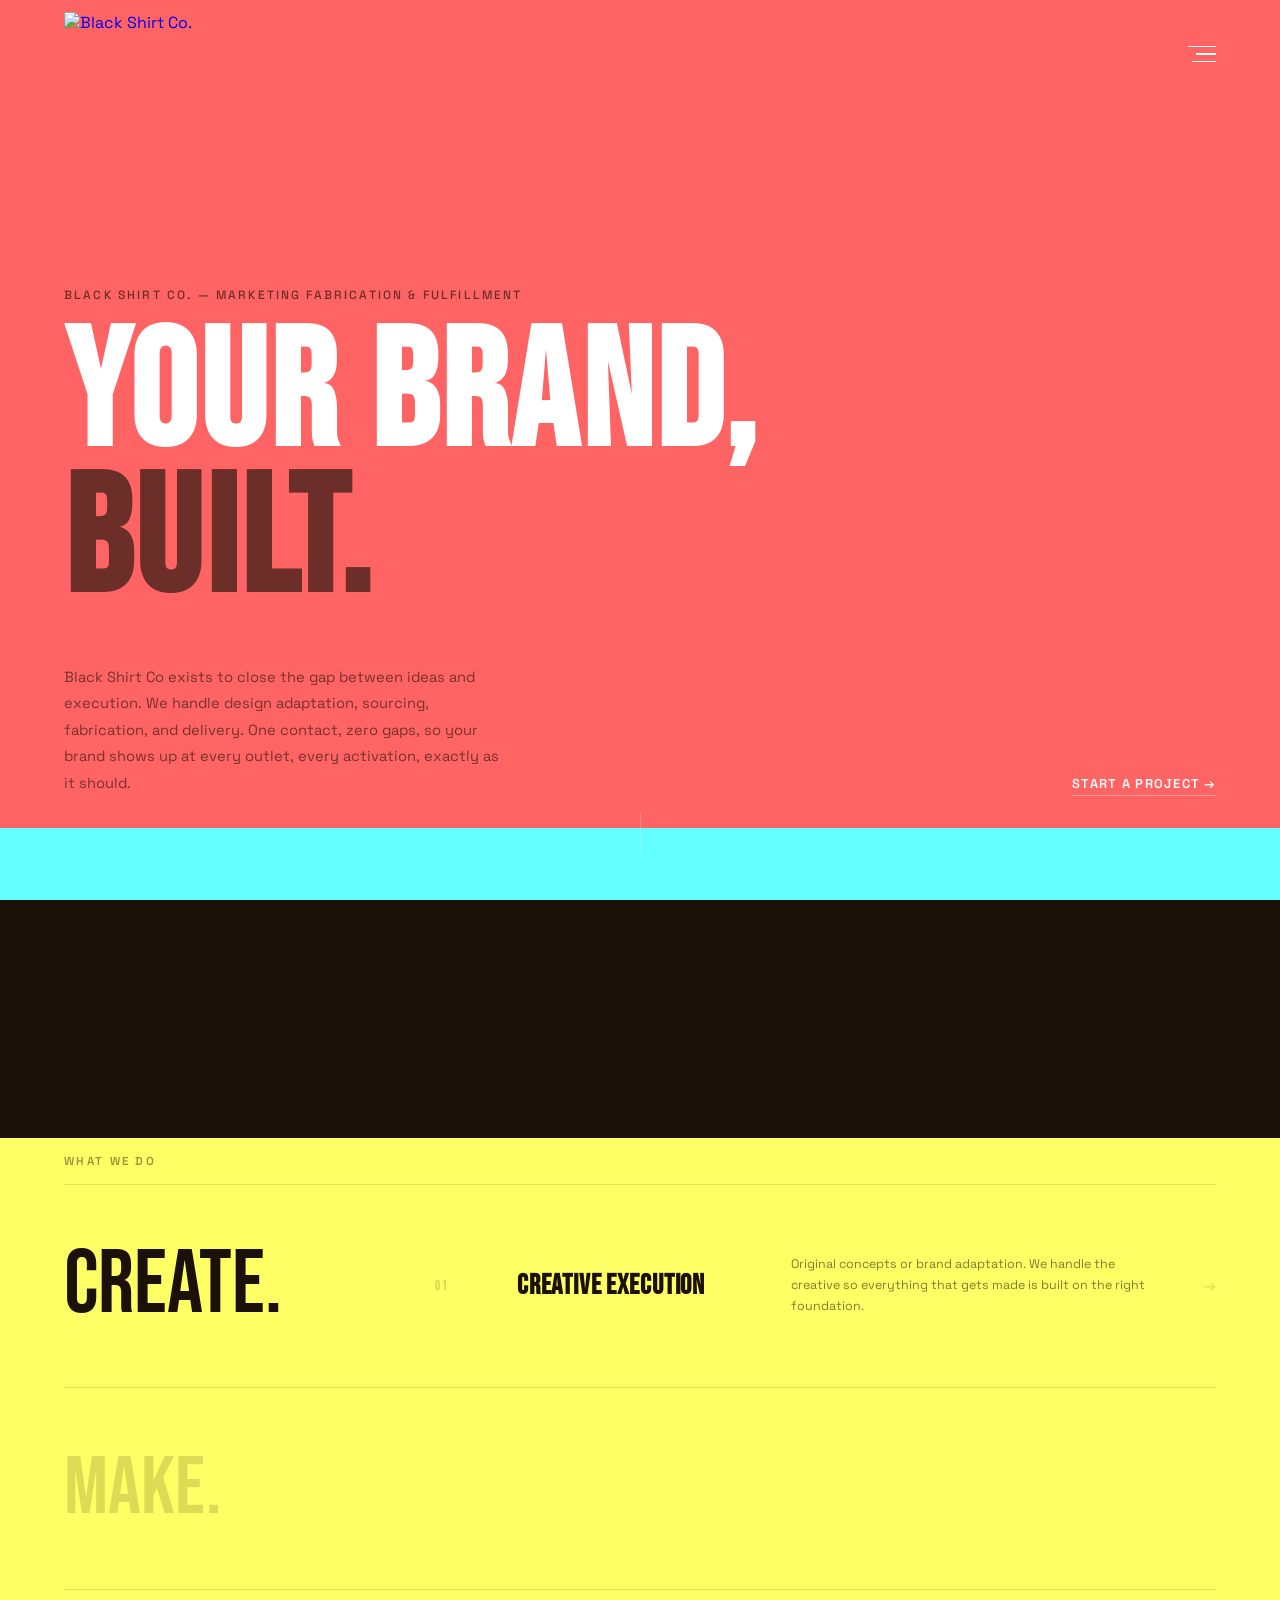
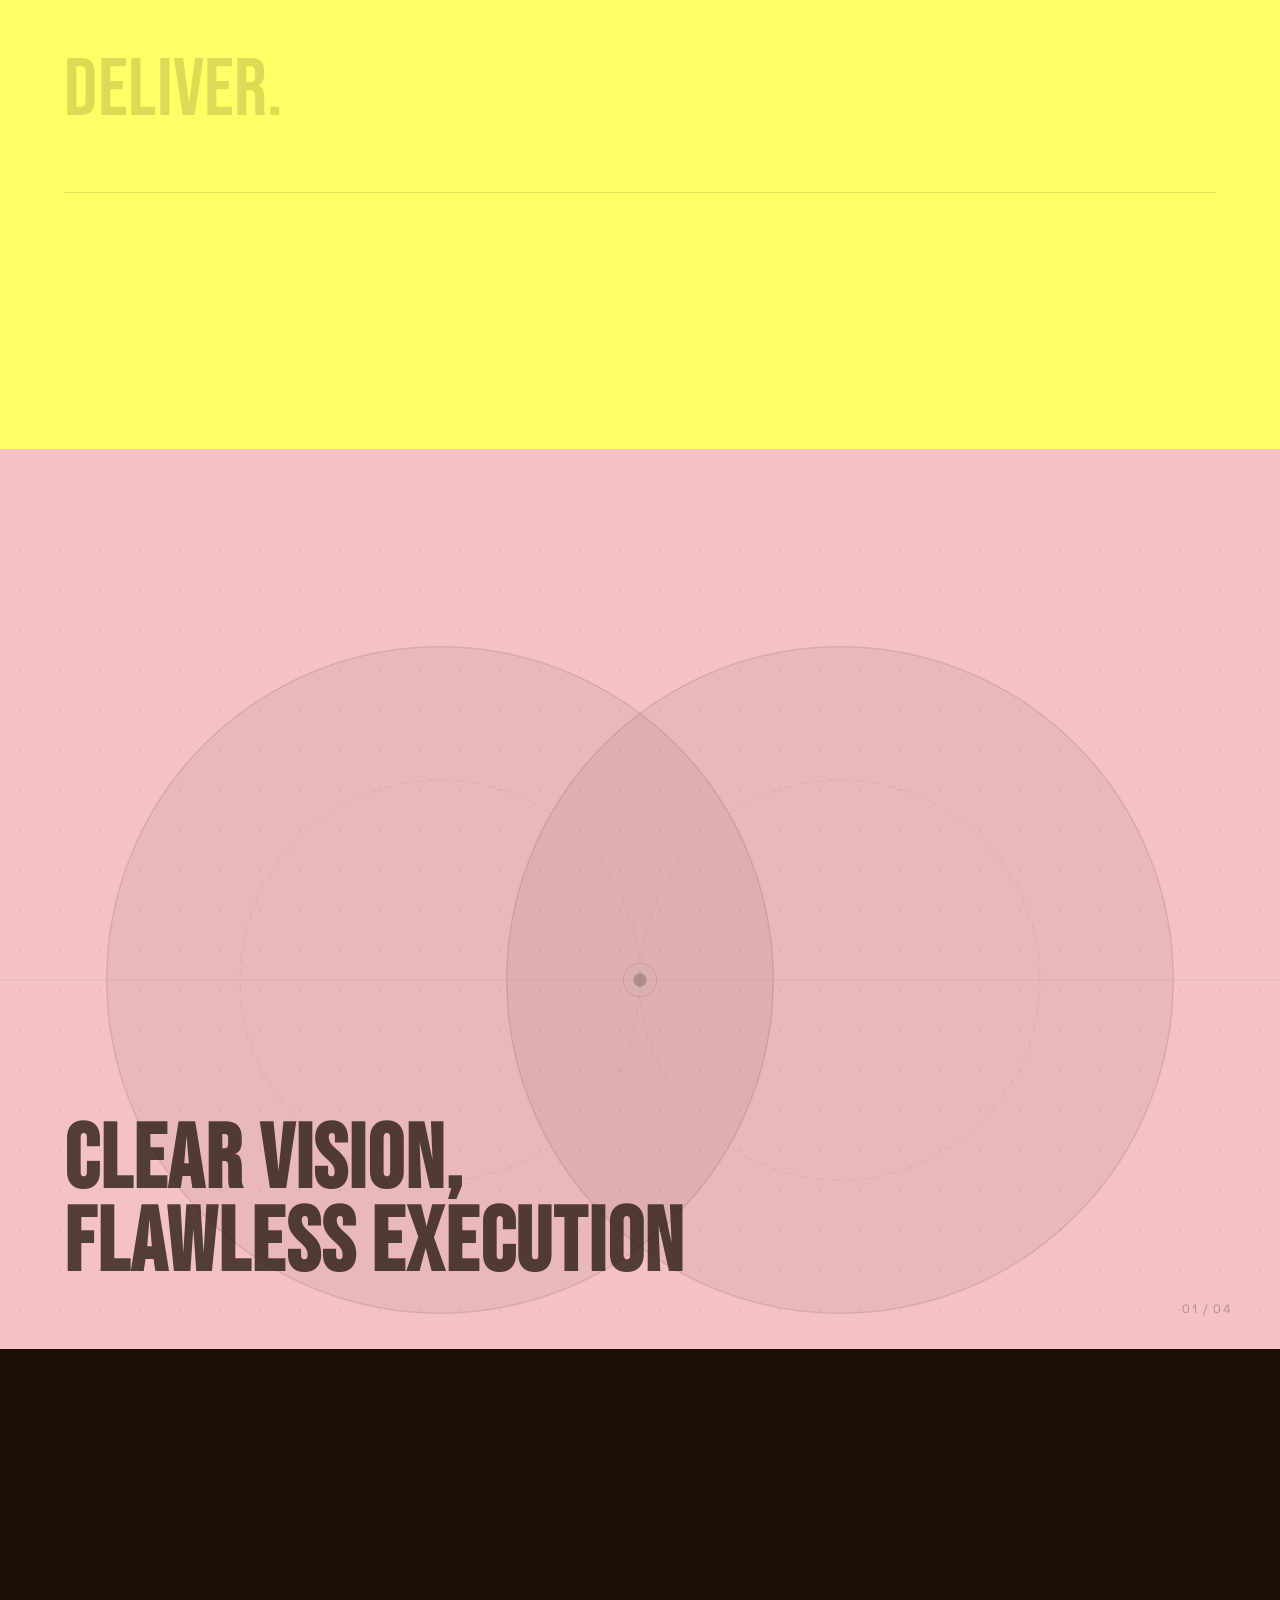
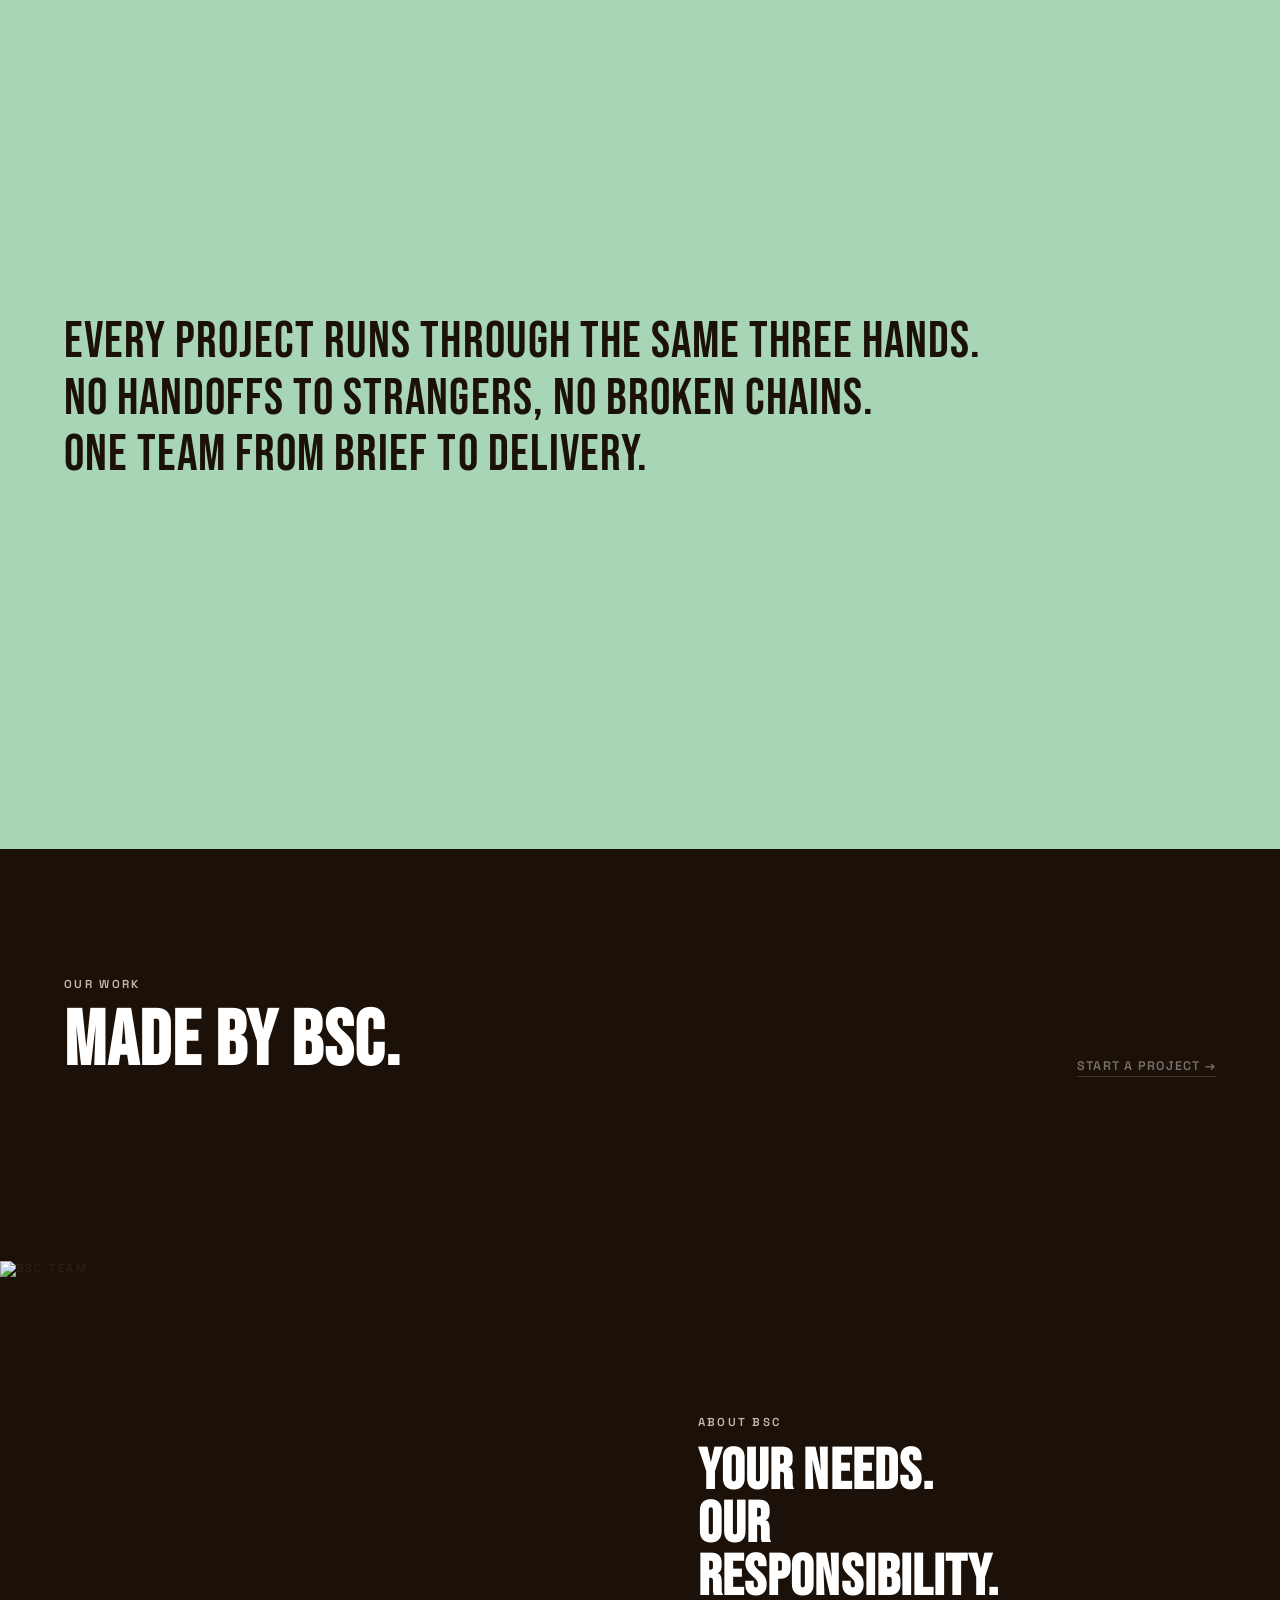
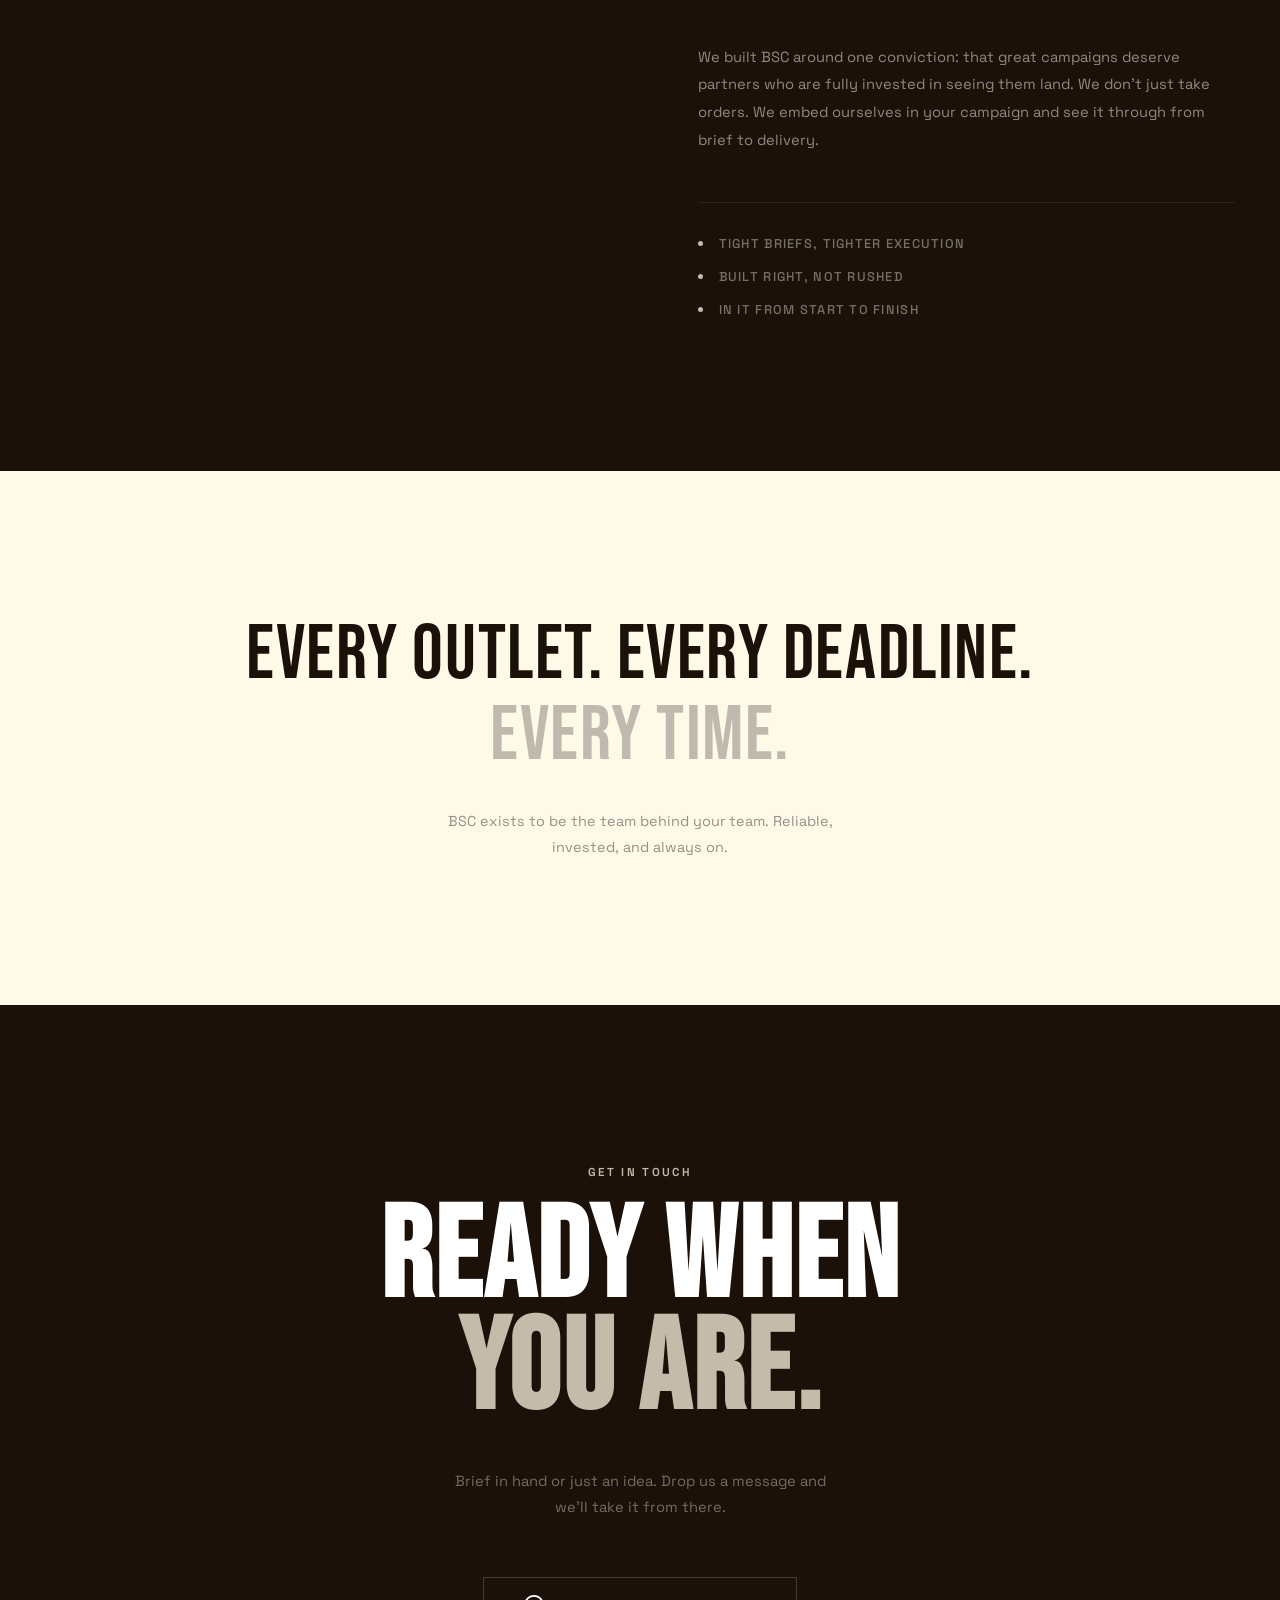
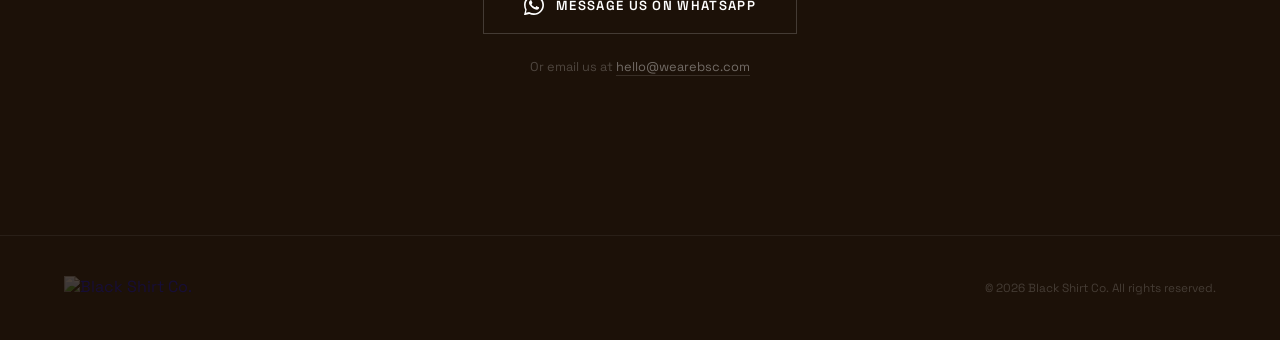
==== commit 9419e85c: "Burger menu: rename Services to What We Do, reduce font size" ====
--- a/index.html
+++ b/index.html
@@ -39,7 +39,7 @@
 
   <!-- OVERLAY MENU -->
   <div class="mobile-menu" id="mobileMenu">
-    <a href="#services" class="mobile-link">Services</a>
+    <a href="#services" class="mobile-link">What We Do</a>
     <a href="gallery.html" class="mobile-link">Work</a>
     <a href="#about" class="mobile-link">About</a>
     <a href="https://wa.me/6597313243" class="mobile-link" target="_blank" rel="noopener">Get in Touch</a>
--- a/style.css
+++ b/style.css
@@ -125,7 +125,7 @@
 
 .mobile-menu a {
   font-family: 'Bebas Neue', sans-serif;
-  font-size: clamp(3.5rem, 9vw, 7rem);
+  font-size: clamp(2rem, 6vw, 4rem);
   color: rgba(255,255,255,0.25);
   text-decoration: none;
   letter-spacing: 0.04em;
@@ -666,6 +666,9 @@
   aspect-ratio: 4/3;
 }
 
+.work-item[style*="span 7"] .work-slides { aspect-ratio: 3/2; }
+.work-item[style*="span 5"] .work-slides { aspect-ratio: 4/3; }
+
 .work-slides img {
   position: absolute;
   inset: 0;
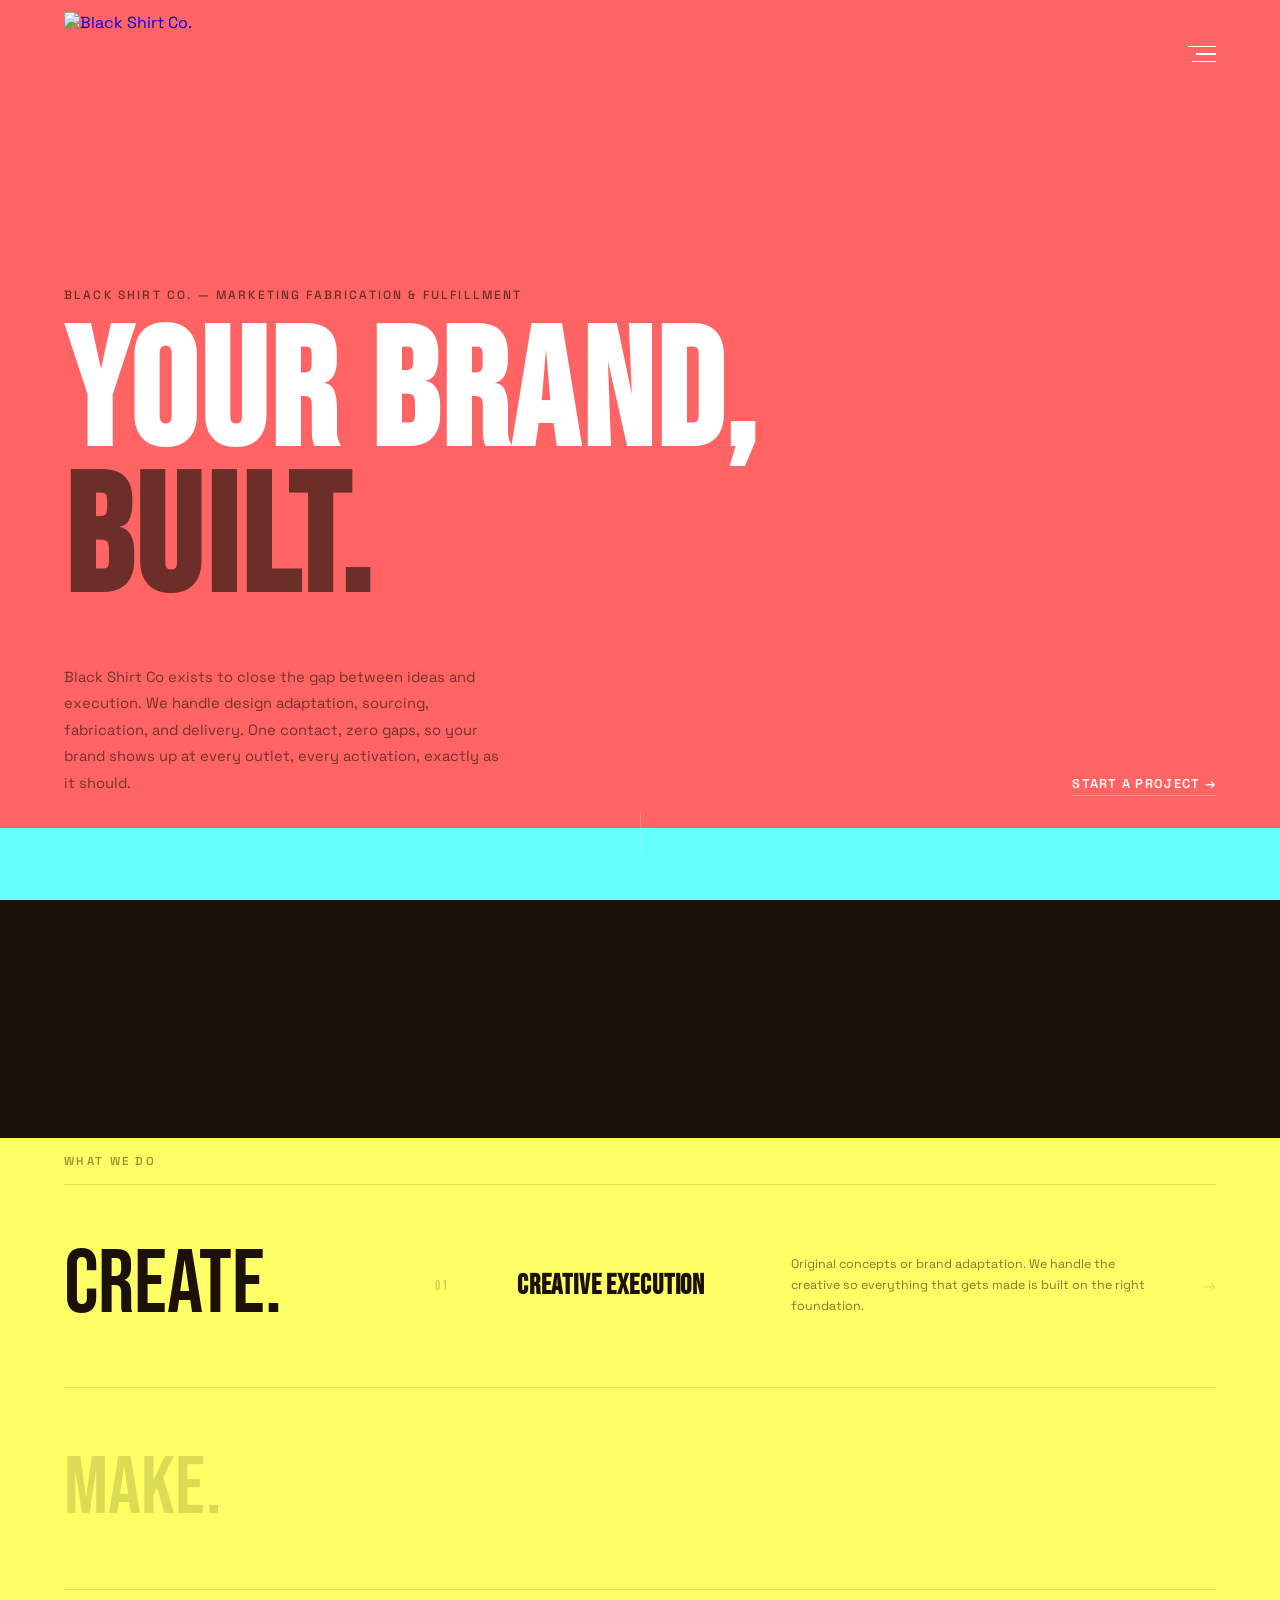
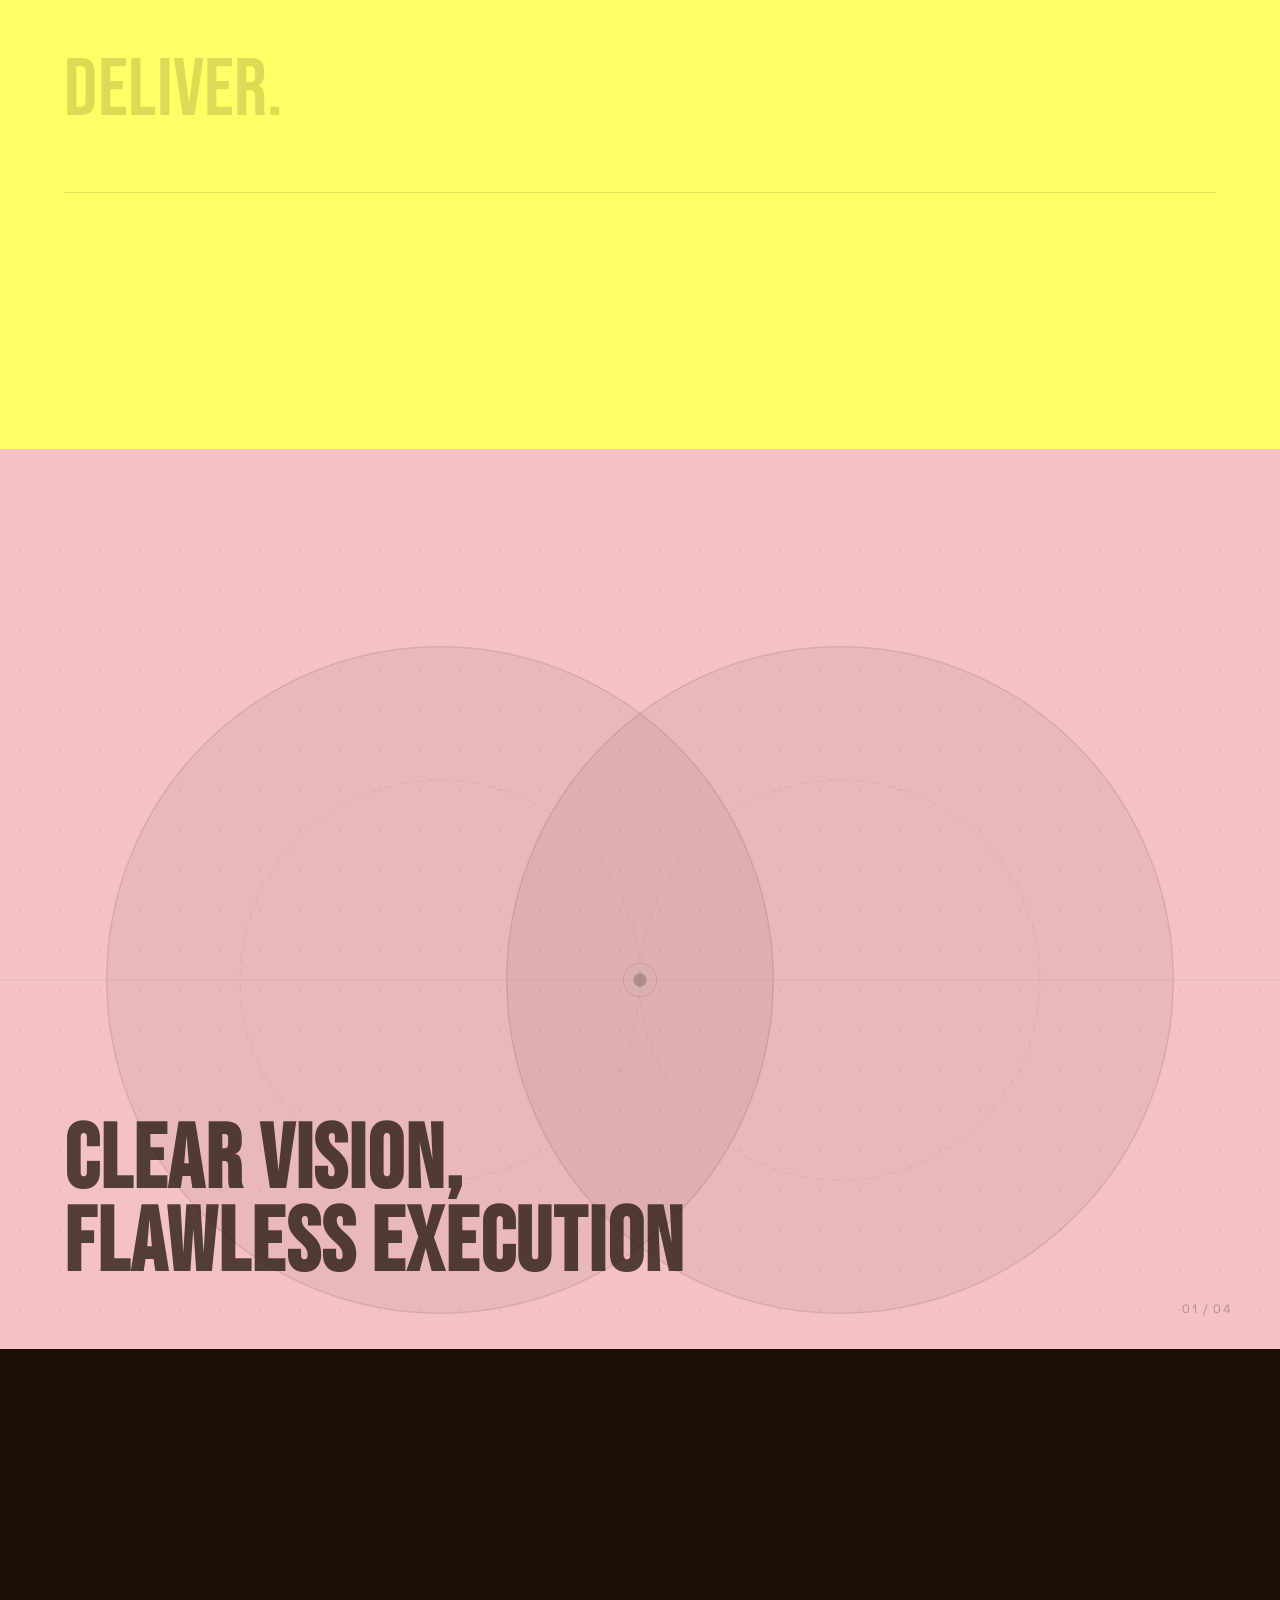
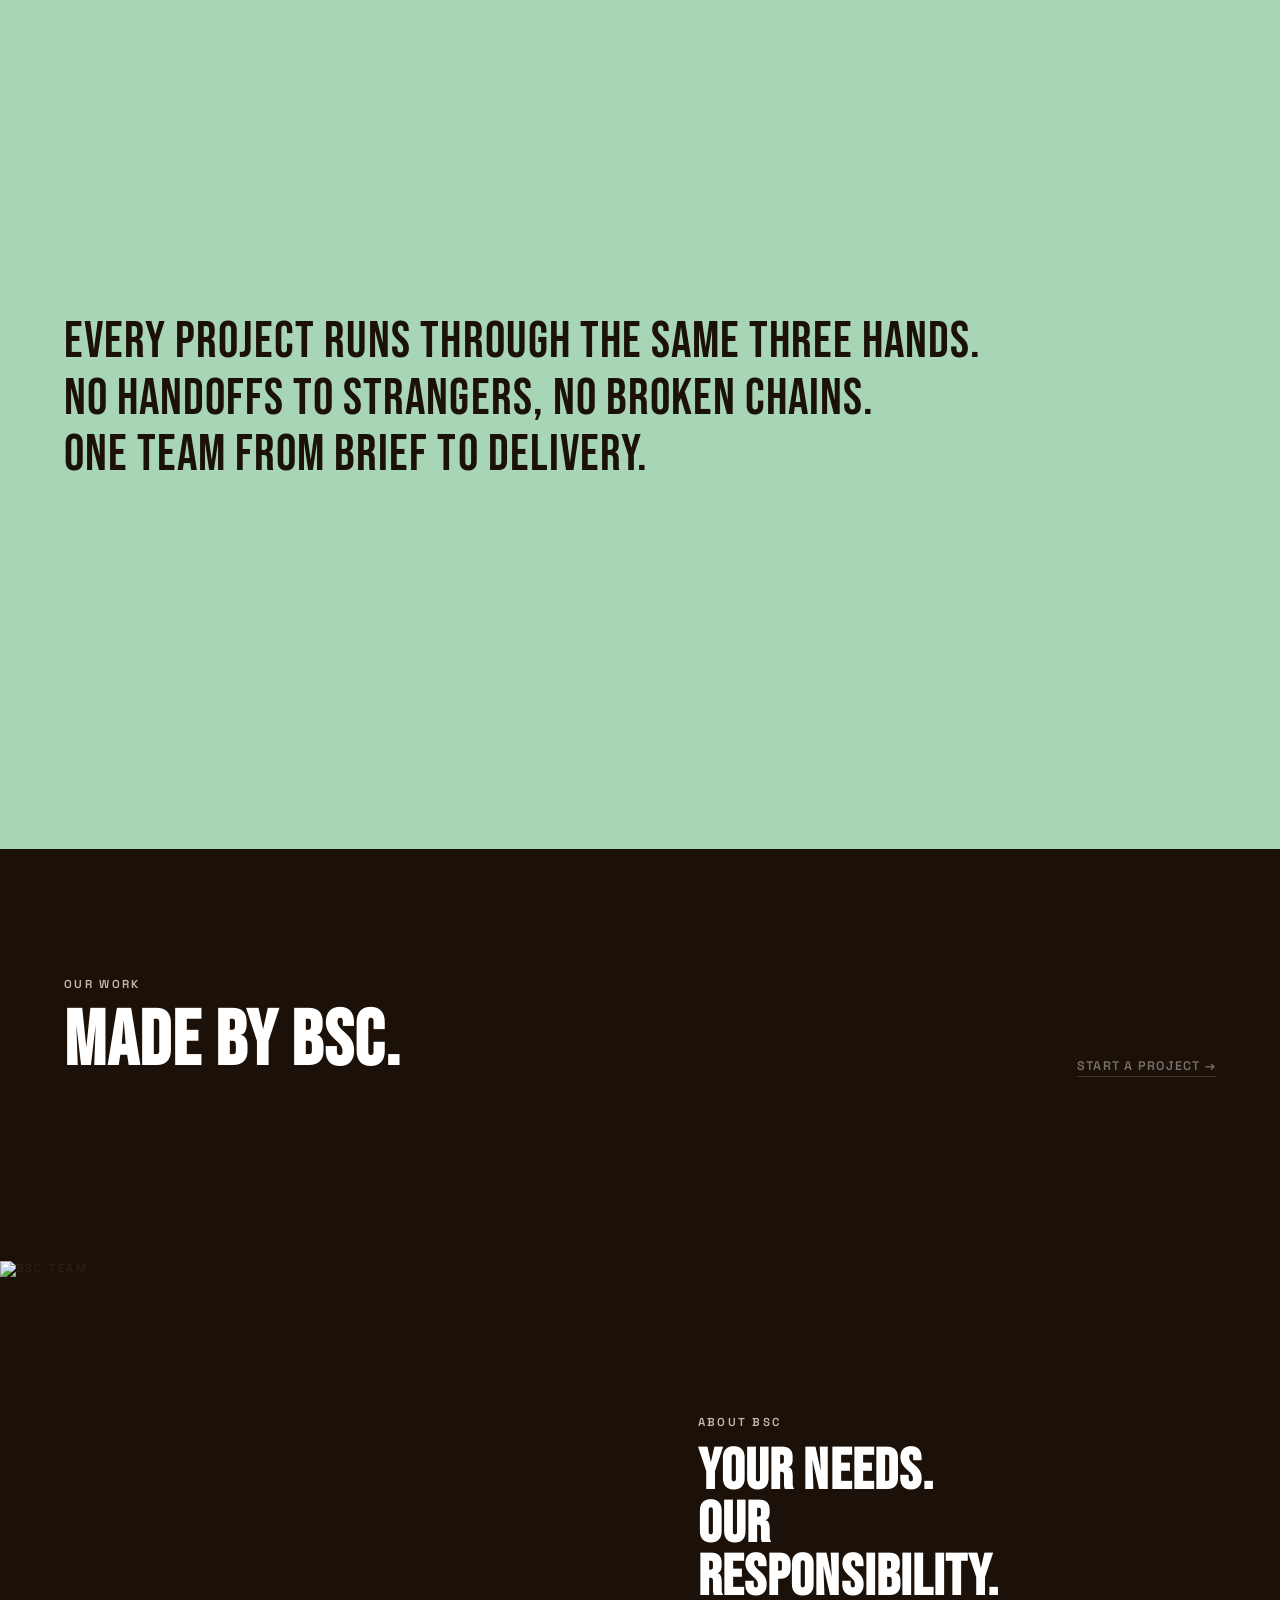
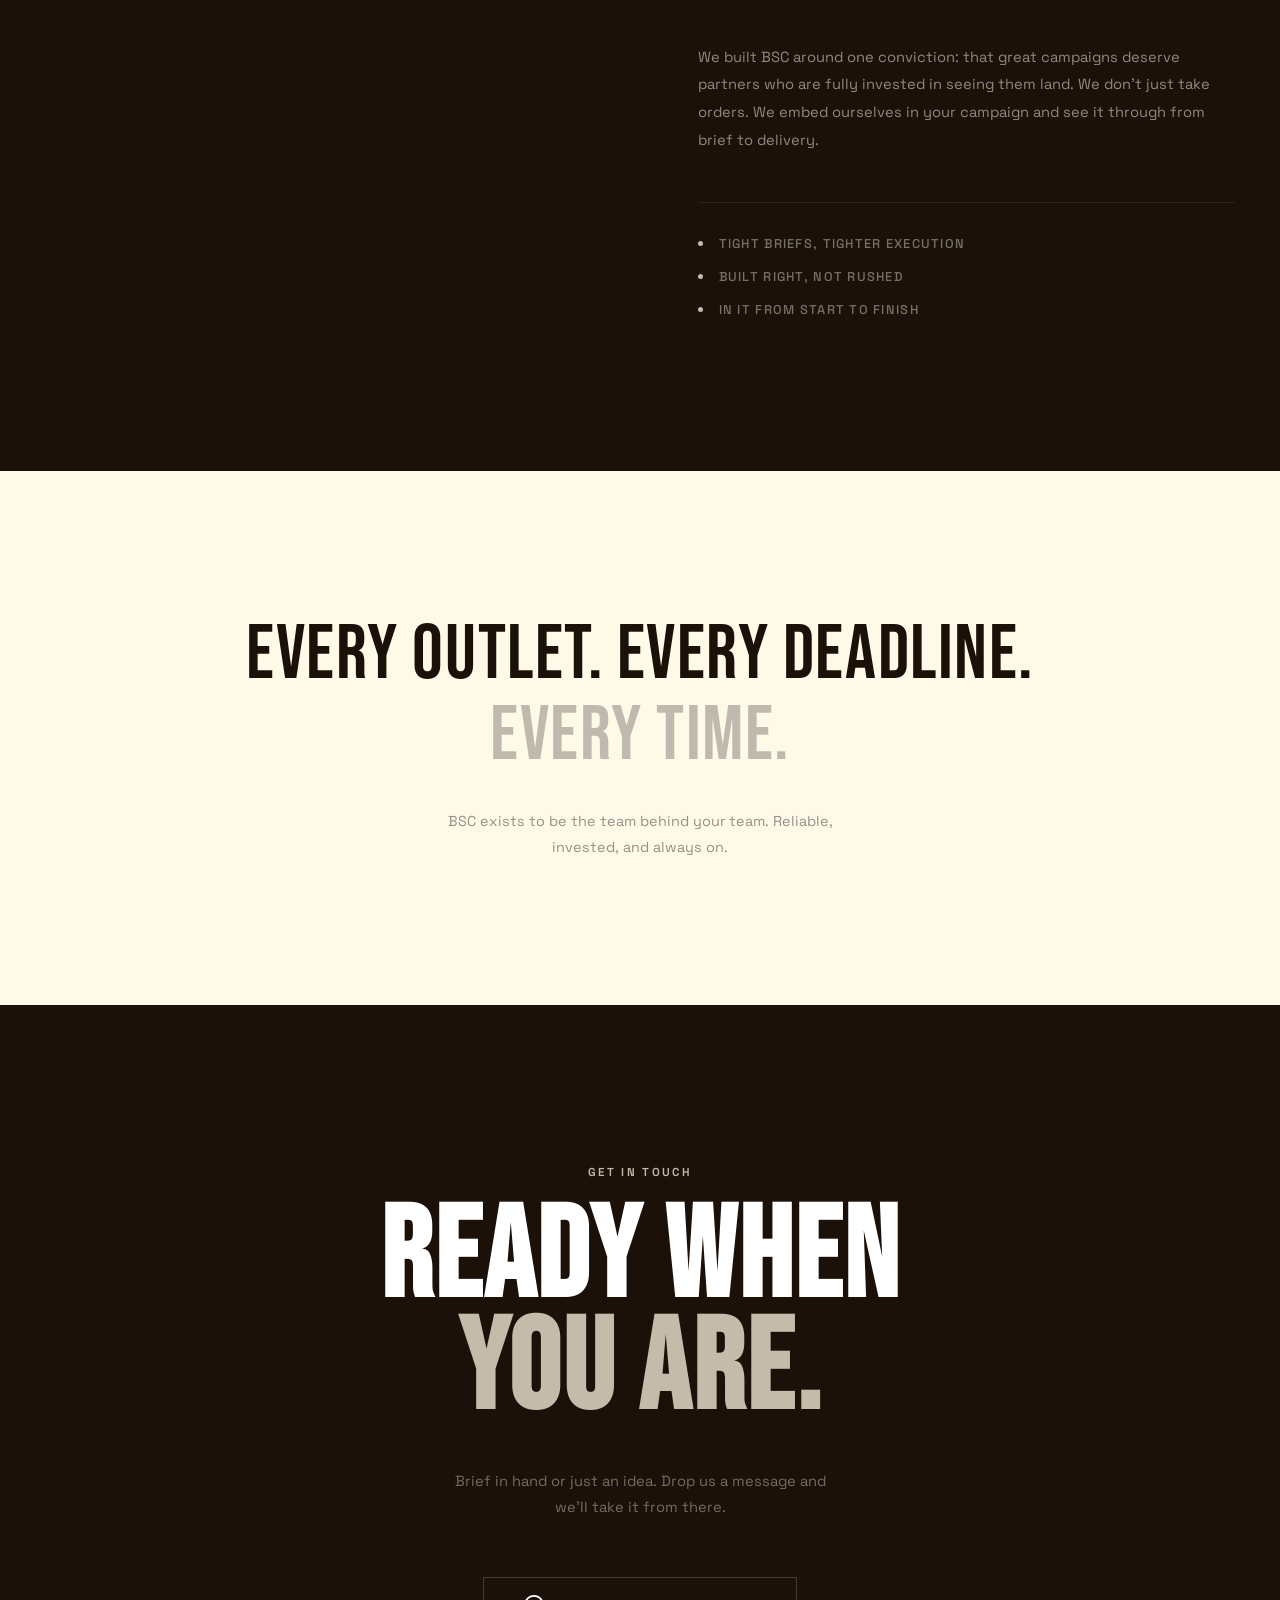
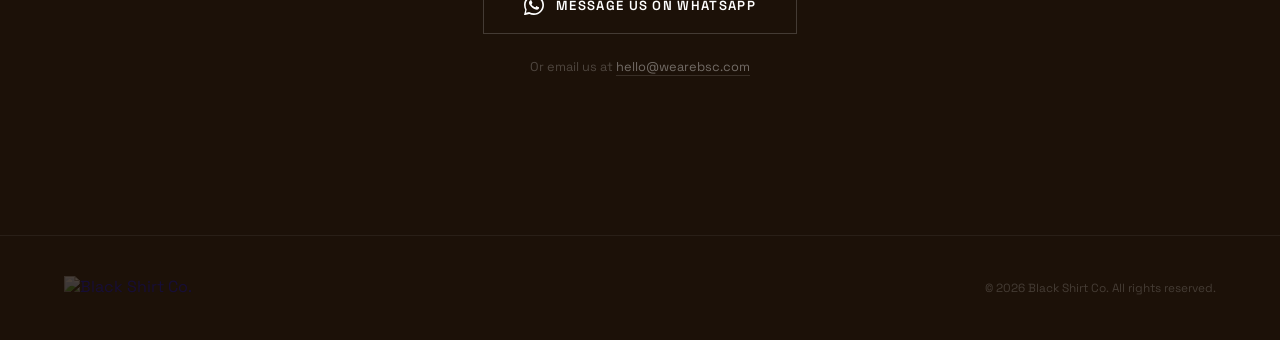
==== commit a379567d: "Work section: replace grid with infinite horizontal marquee strip Co-Authored-By: Claude Sonnet 4.6 " ====
--- a/index.html
+++ b/index.html
@@ -284,7 +284,7 @@
       </div>
       <a href="https://wa.me/6597313243" class="work-link" target="_blank" rel="noopener">Start a Project →</a>
     </div>
-    <div class="work-grid" id="work-grid"></div>
+    <div class="work-marquee" id="work-marquee"><div class="work-marquee-track"></div></div>
   </section>
 
   <!-- ABOUT -->
--- a/style.css
+++ b/style.css
@@ -97,6 +97,7 @@
 .hamburger span:nth-child(2) { width: 20px; }
 .hamburger span:nth-child(3) { width: 24px; }
 
+.hamburger.open span { background: var(--black); }
 .hamburger.open span:nth-child(1) { width: 24px; transform: translateY(7.5px) rotate(45deg); }
 .hamburger.open span:nth-child(2) { opacity: 0; width: 0; }
 .hamburger.open span:nth-child(3) { width: 24px; transform: translateY(-7.5px) rotate(-45deg); }
@@ -105,7 +106,7 @@
 .mobile-menu {
   position: fixed;
   top: 0; left: 0; right: 0; bottom: 0;
-  background: var(--black);
+  background: var(--yellow);
   z-index: 99;
   display: flex;
   flex-direction: column;
@@ -113,40 +114,40 @@
   justify-content: center;
   padding: 0 8%;
   gap: 0.5rem;
-  opacity: 0;
   pointer-events: none;
-  transition: opacity 0.4s ease;
+  clip-path: circle(0% at calc(100% - 2.5rem) 2.5rem);
+  transition: clip-path 0.6s cubic-bezier(0.77, 0, 0.175, 1);
 }
 
 .mobile-menu.open {
-  opacity: 1;
   pointer-events: all;
+  clip-path: circle(150% at calc(100% - 2.5rem) 2.5rem);
 }
 
 .mobile-menu a {
   font-family: 'Bebas Neue', sans-serif;
   font-size: clamp(2rem, 6vw, 4rem);
-  color: rgba(255,255,255,0.25);
+  color: rgba(28,17,8,0.35);
   text-decoration: none;
   letter-spacing: 0.04em;
   line-height: 1;
-  transform: translateY(20px);
+  transform: translateX(-24px);
   opacity: 0;
-  transition: color 0.2s, transform 0.5s cubic-bezier(0.25, 0.46, 0.45, 0.94), opacity 0.5s ease;
+  transition: color 0.2s, transform 0.5s cubic-bezier(0.25, 0.46, 0.45, 0.94), opacity 0.4s ease;
 }
 
 .mobile-menu.open a {
   opacity: 1;
-  transform: translateY(0);
-}
-
-.mobile-menu.open a:nth-child(1) { transition-delay: 0.05s; }
-.mobile-menu.open a:nth-child(2) { transition-delay: 0.1s; }
-.mobile-menu.open a:nth-child(3) { transition-delay: 0.15s; }
-.mobile-menu.open a:nth-child(4) { transition-delay: 0.2s; }
-.mobile-menu.open a:nth-child(5) { transition-delay: 0.25s; }
-
-.mobile-menu a:hover { color: var(--white); }
+  transform: translateX(0);
+}
+
+.mobile-menu.open a:nth-child(1) { transition-delay: 0.2s; }
+.mobile-menu.open a:nth-child(2) { transition-delay: 0.27s; }
+.mobile-menu.open a:nth-child(3) { transition-delay: 0.34s; }
+.mobile-menu.open a:nth-child(4) { transition-delay: 0.41s; }
+.mobile-menu.open a:nth-child(5) { transition-delay: 0.48s; }
+
+.mobile-menu a:hover { color: rgba(28,17,8,1); }
 
 .menu-footer {
   position: absolute;
@@ -159,15 +160,15 @@
   font-size: 0.75rem;
   letter-spacing: 0.12em;
   text-transform: uppercase;
-  color: rgba(255,255,255,0.2);
-  border-top: 1px solid rgba(255,255,255,0.08);
+  color: rgba(28,17,8,0.35);
+  border-top: 1px solid rgba(28,17,8,0.15);
   padding-top: 1.5rem;
   opacity: 0;
-  transition: opacity 0.4s ease 0.3s;
+  transition: opacity 0.4s ease 0.45s;
 }
 
 .mobile-menu.open .menu-footer { opacity: 1; }
-.menu-footer a { color: rgba(255,255,255,0.35); text-decoration: none; }
+.menu-footer a { color: rgba(28,17,8,0.5); text-decoration: none; }
 
 /* ============================================================
    SHARED SECTION ELEMENTS
@@ -645,63 +646,45 @@
 
 .work-link:hover { color: var(--white); border-color: var(--white); }
 
-.work-grid {
-  display: grid;
-  grid-template-columns: repeat(12, 1fr);
+.work-marquee {
+  overflow: hidden;
+  --marquee-play: running;
+}
+
+.work-marquee-track {
+  display: flex;
   gap: 1.25rem;
-}
-
-.work-item {
+  width: max-content;
+  animation: marquee-scroll 40s linear infinite;
+  animation-play-state: var(--marquee-play);
+}
+
+@keyframes marquee-scroll {
+  from { transform: translateX(0); }
+  to   { transform: translateX(-50%); }
+}
+
+.work-card {
+  flex: 0 0 auto;
+  width: 380px;
+  position: relative;
   overflow: hidden;
-  position: relative;
+  display: block;
+  text-decoration: none;
   background: #241810;
-  display: block;
-  text-decoration: none;
-  cursor: pointer;
-}
-
-.work-slides {
-  position: relative;
+}
+
+.work-card img {
   width: 100%;
-  aspect-ratio: 4/3;
-}
-
-.work-item[style*="span 7"] .work-slides { aspect-ratio: 3/2; }
-.work-item[style*="span 5"] .work-slides { aspect-ratio: 4/3; }
-
-.work-slides img {
-  position: absolute;
-  inset: 0;
-  width: 100%;
-  height: 100%;
+  aspect-ratio: 3/4;
   object-fit: cover;
   display: block;
-  opacity: 0;
-  transition: opacity 0.6s ease;
-}
-
-.work-slides img.active { opacity: 1; }
-
-.work-item-dots {
-  position: absolute;
-  bottom: 1.25rem;
-  right: 1.25rem;
-  display: flex;
-  gap: 0.35rem;
-  z-index: 2;
-}
-
-.work-dot {
-  width: 5px;
-  height: 5px;
-  border-radius: 50%;
-  background: rgba(255,255,255,0.3);
-  transition: background 0.3s;
-}
-
-.work-dot.active { background: rgba(255,255,255,0.9); }
-
-.work-item-label {
+  transition: transform 0.5s ease;
+}
+
+.work-card:hover img { transform: scale(1.04); }
+
+.work-card-label {
   position: absolute;
   bottom: 1.25rem;
   left: 1.25rem;
@@ -713,6 +696,10 @@
   background: rgba(28,17,8,0.55);
   backdrop-filter: blur(6px);
   padding: 0.35rem 0.75rem;
+}
+
+@media (max-width: 600px) {
+  .work-card { width: 260px; }
 }
 
 /* ============================================================
@@ -968,11 +955,6 @@
   .about-img { min-height: 50vw; }
   .about-content { padding: 5rem 5%; }
 
-  .work-item:nth-child(1),
-  .work-item:nth-child(2),
-  .work-item:nth-child(3),
-  .work-item:nth-child(4) { grid-column: span 12; }
-
   .hero-bottom { flex-direction: column; align-items: flex-start; }
   .full-bleed { aspect-ratio: 16/9; }
 }
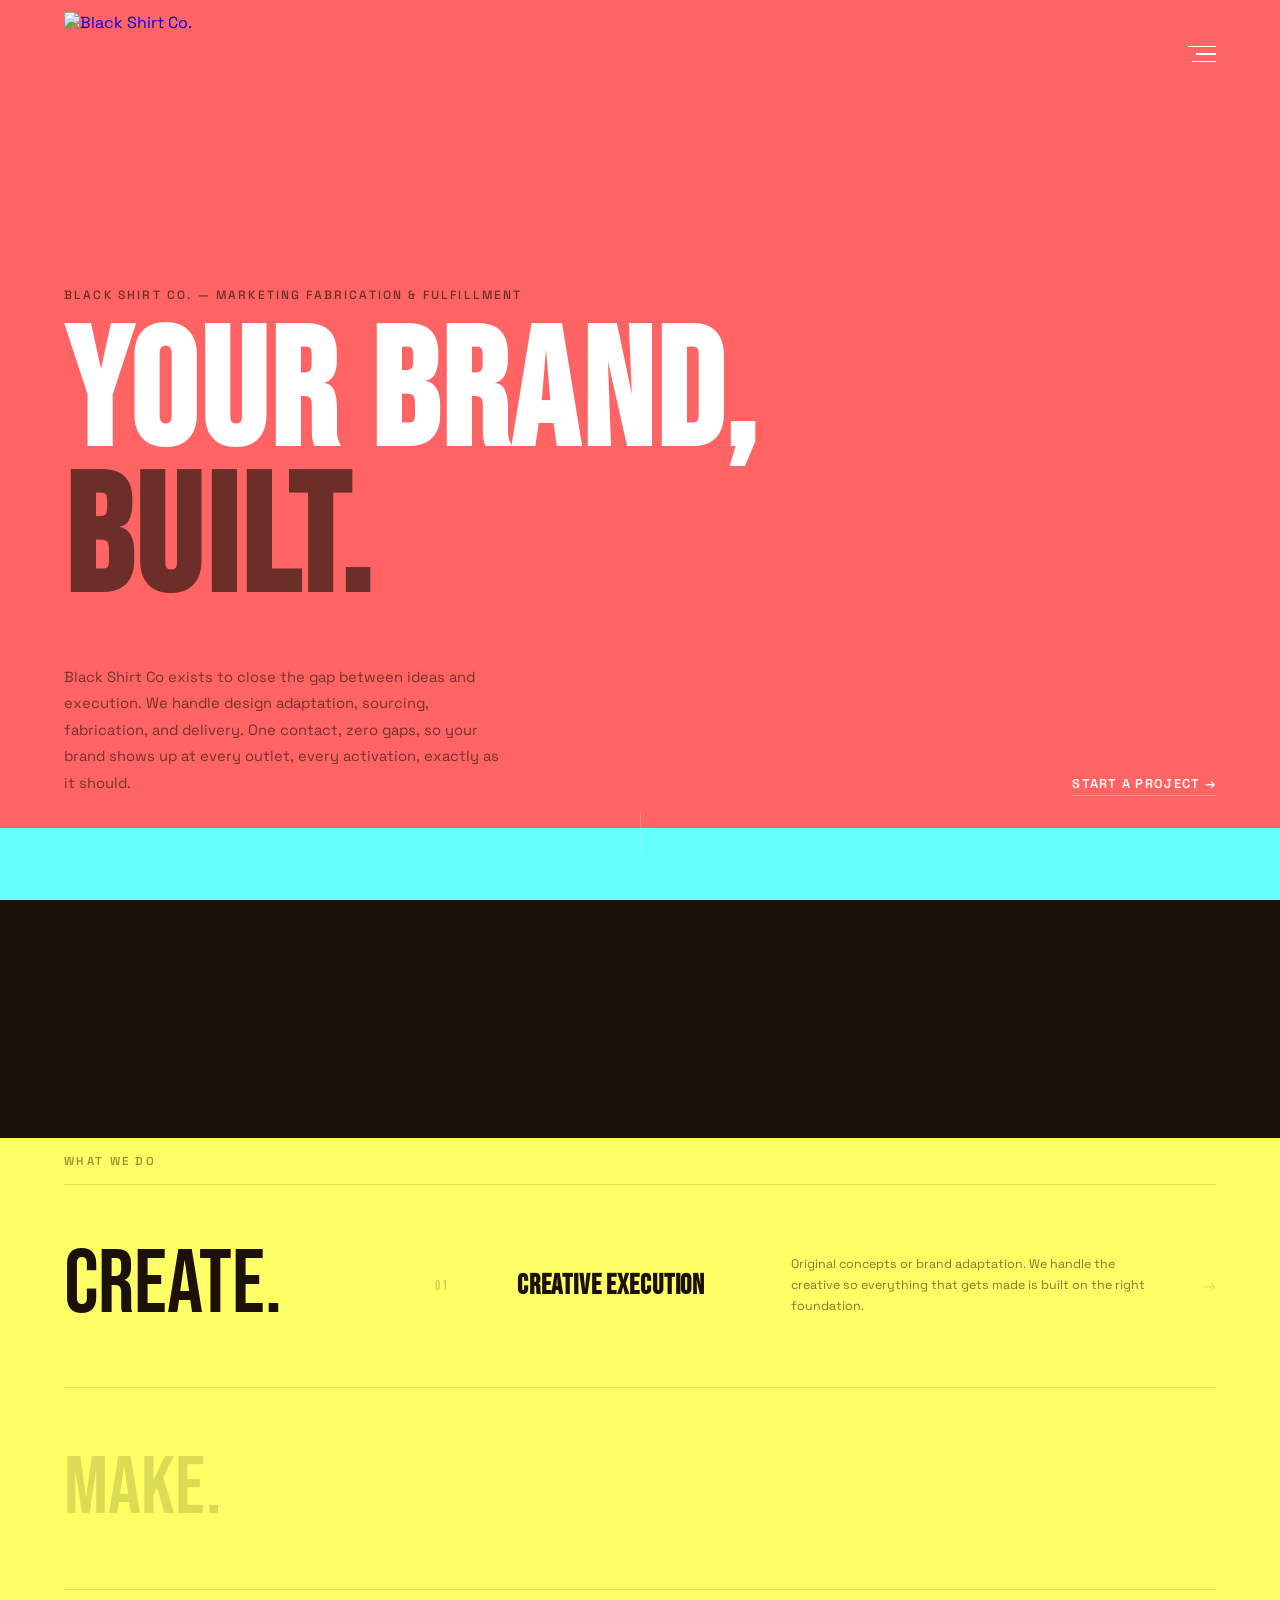
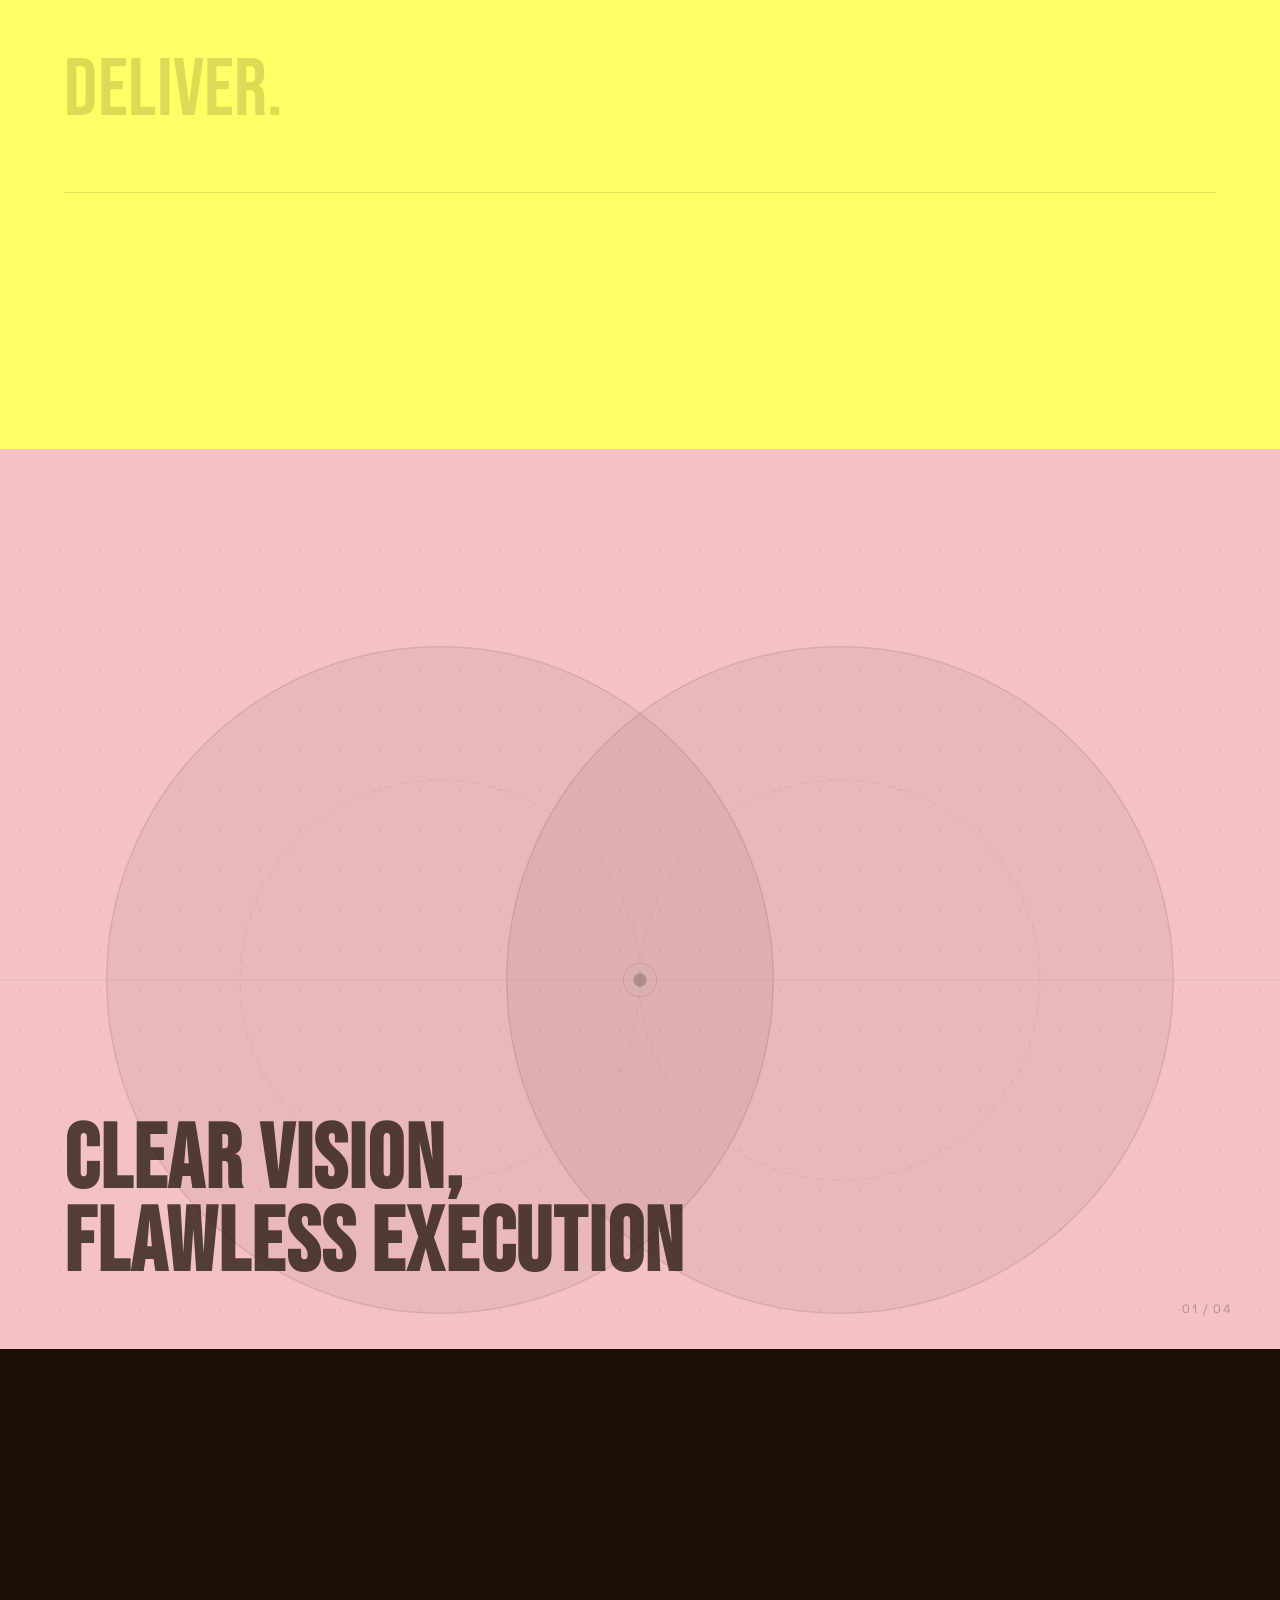
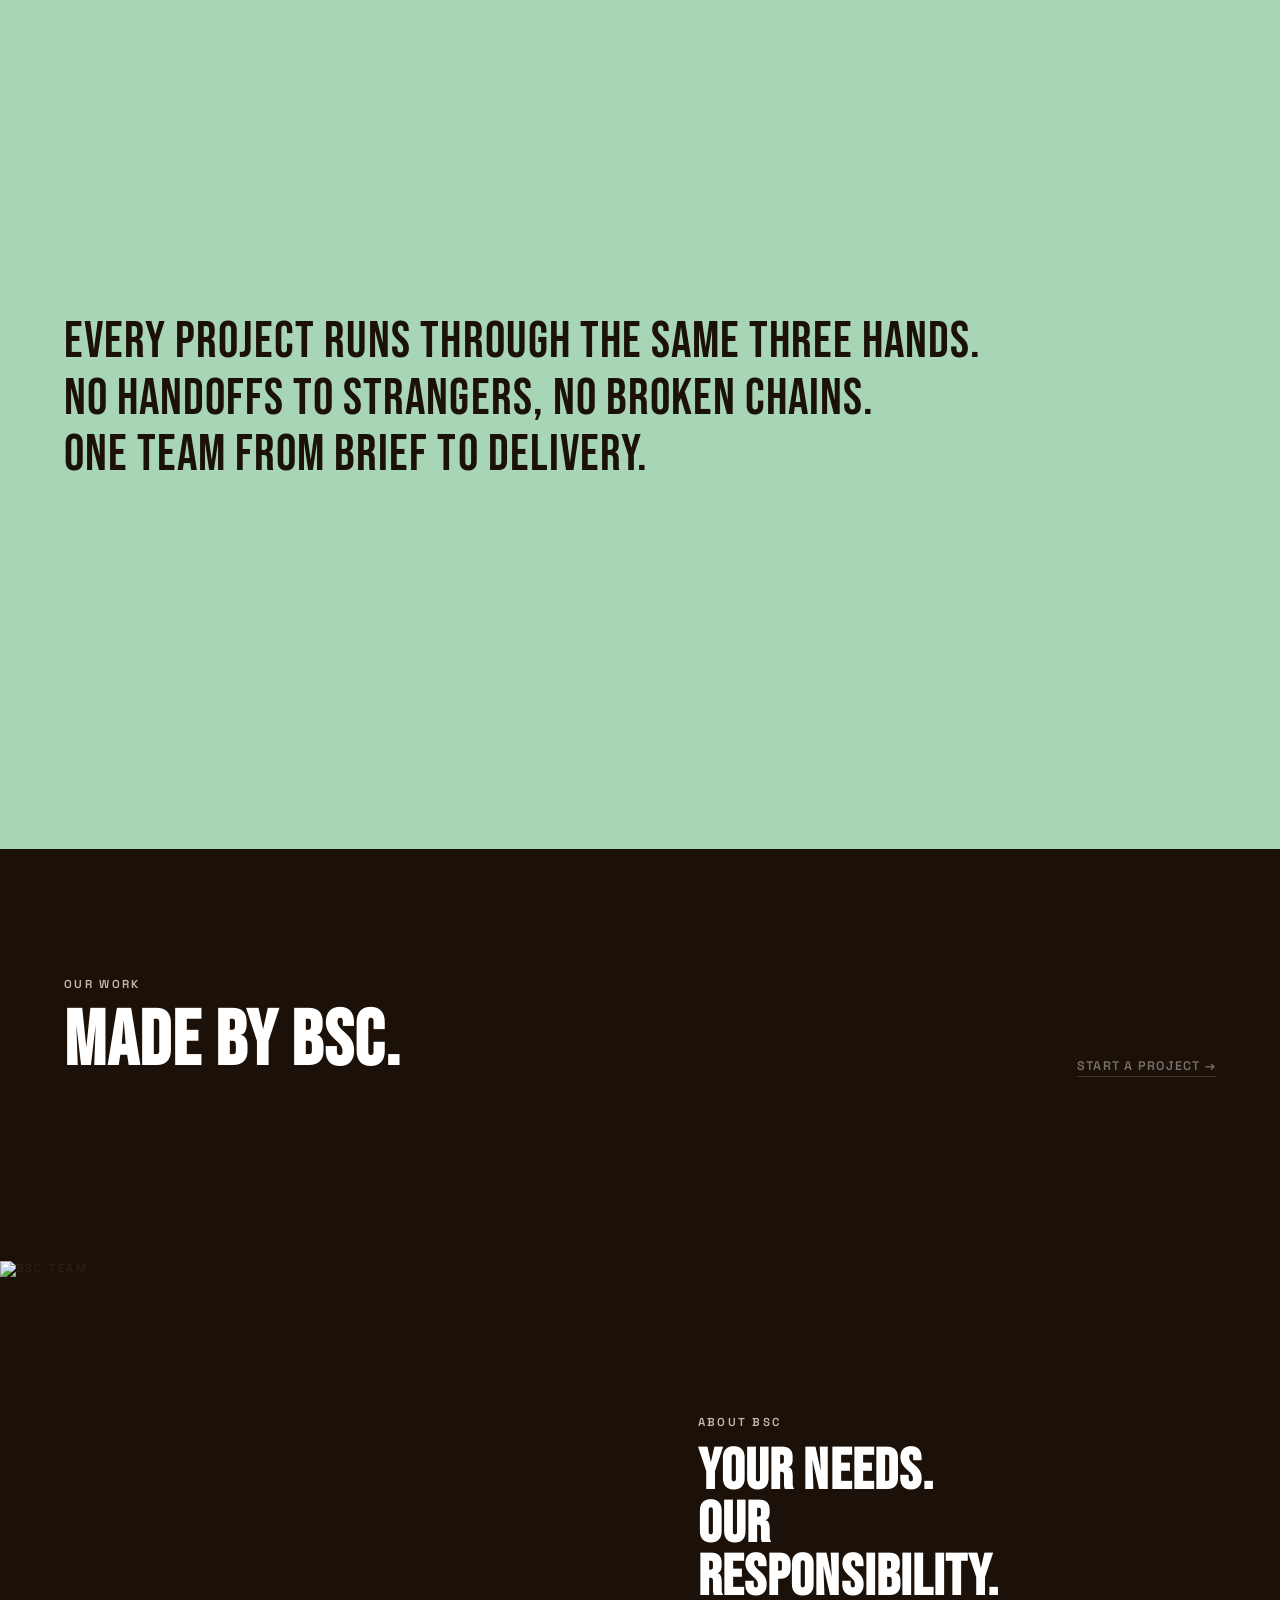
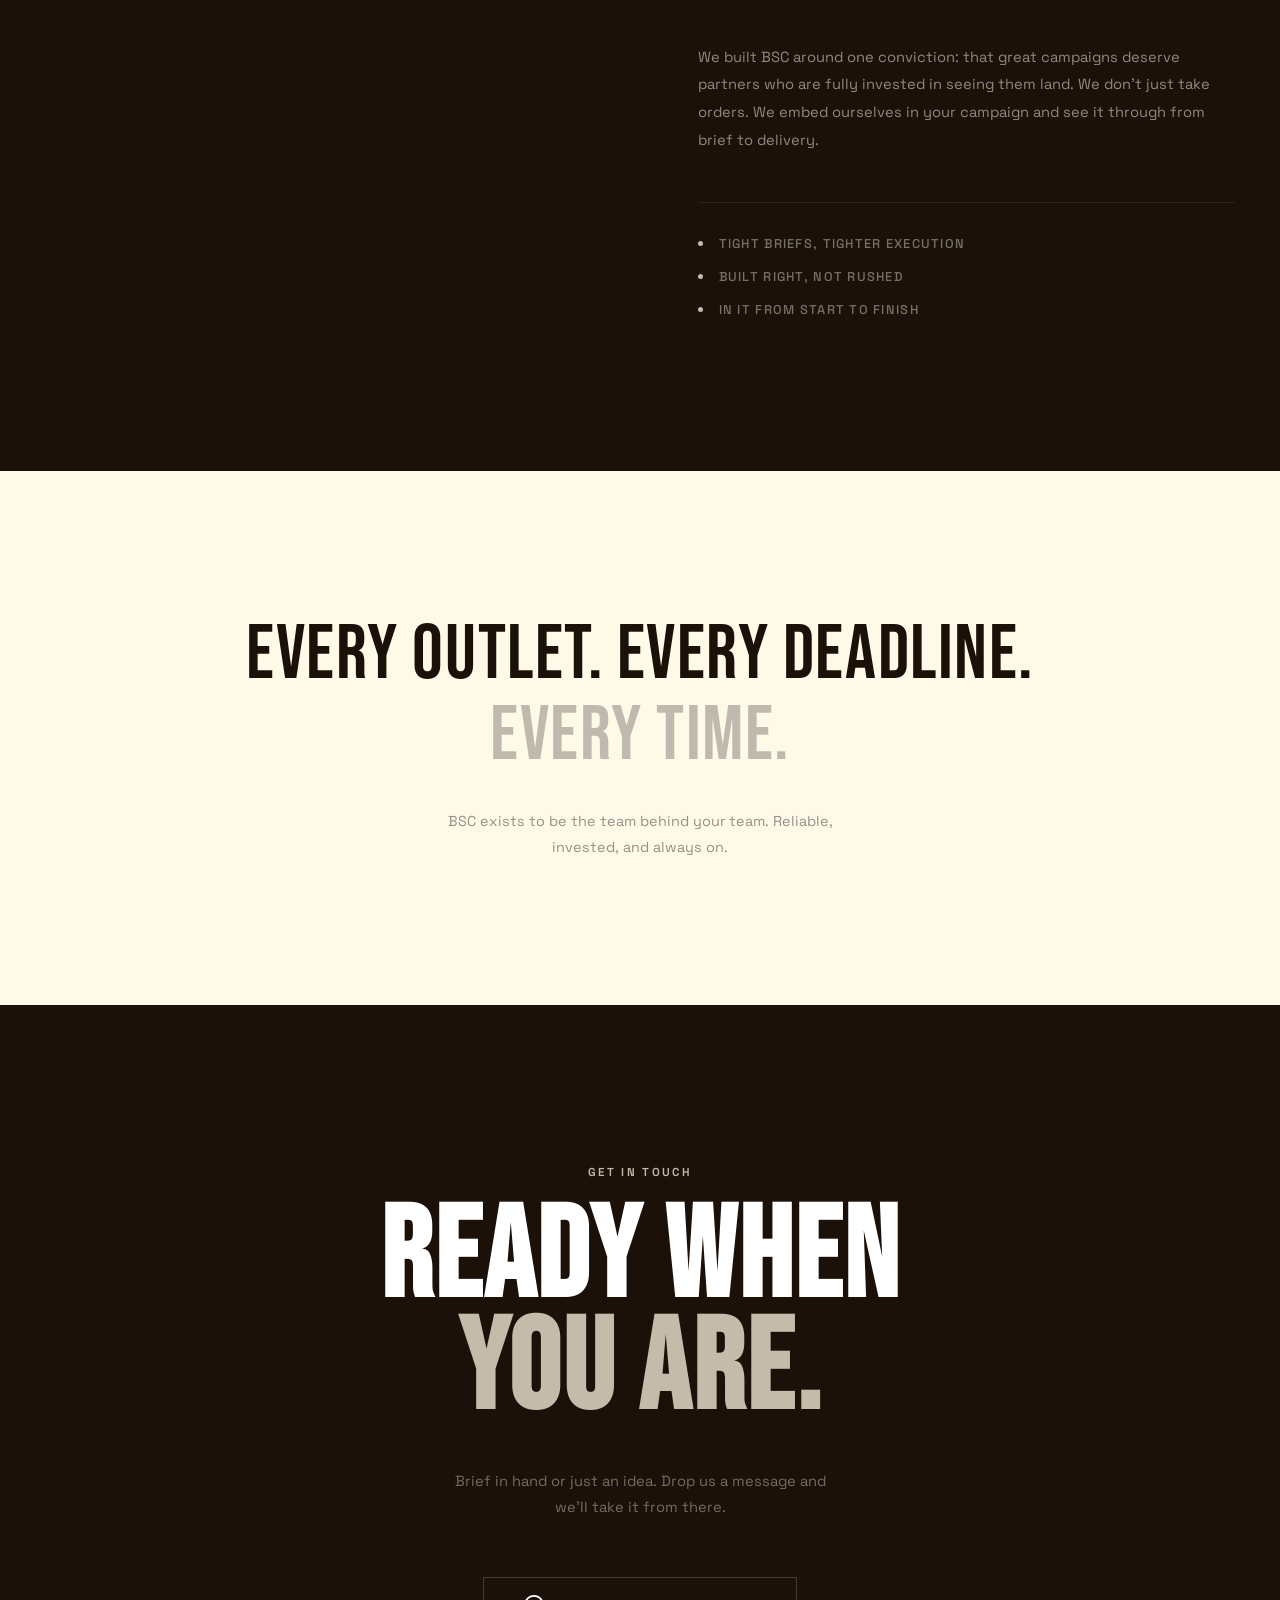
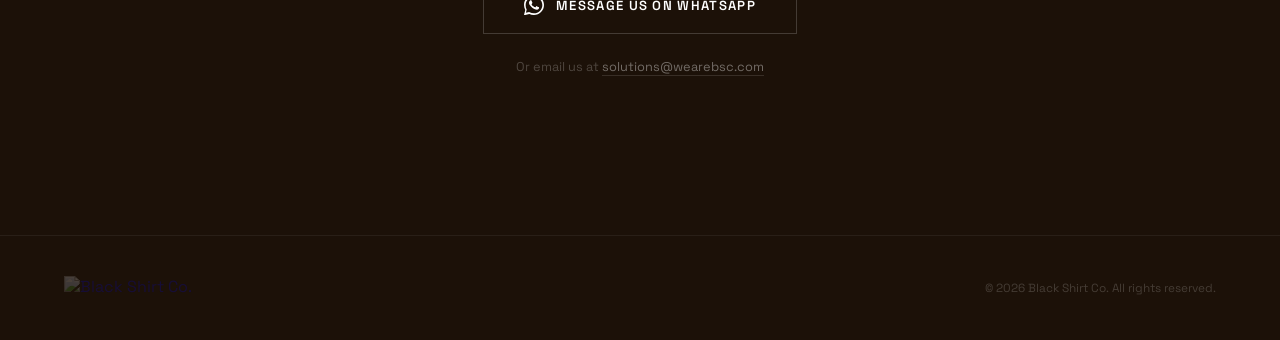
==== commit 9b2ea340: "Update contact email to solutions@wearebsc.com Co-Authored-By: Claude Sonnet 4.6 <noreply@anthropic." ====
--- a/index.html
+++ b/index.html
@@ -45,7 +45,7 @@
     <a href="https://wa.me/6597313243" class="mobile-link" target="_blank" rel="noopener">Get in Touch</a>
     <div class="menu-footer">
       <span>Black Shirt Co.</span>
-      <a href="mailto:hello@wearebsc.com">hello@wearebsc.com</a>
+      <a href="mailto:solutions@wearebsc.com">solutions@wearebsc.com</a>
     </div>
   </div>
 
@@ -324,7 +324,7 @@
       <svg viewBox="0 0 24 24" fill="currentColor"><path d="M17.472 14.382c-.297-.149-1.758-.867-2.03-.967-.273-.099-.471-.148-.67.15-.197.297-.767.966-.94 1.164-.173.199-.347.223-.644.075-.297-.15-1.255-.463-2.39-1.475-.883-.788-1.48-1.761-1.653-2.059-.173-.297-.018-.458.13-.606.134-.133.298-.347.446-.52.149-.174.198-.298.298-.497.099-.198.05-.371-.025-.52-.075-.149-.669-1.612-.916-2.207-.242-.579-.487-.5-.669-.51-.173-.008-.371-.01-.57-.01-.198 0-.52.074-.792.372-.272.297-1.04 1.016-1.04 2.479 0 1.462 1.065 2.875 1.213 3.074.149.198 2.096 3.2 5.077 4.487.709.306 1.262.489 1.694.625.712.227 1.36.195 1.871.118.571-.085 1.758-.719 2.006-1.413.248-.694.248-1.289.173-1.413-.074-.124-.272-.198-.57-.347z"/><path d="M12 0C5.373 0 0 5.373 0 12c0 2.122.554 4.118 1.523 5.85L.057 23.57a.5.5 0 00.611.611l5.72-1.466A11.945 11.945 0 0012 24c6.627 0 12-5.373 12-12S18.627 0 12 0zm0 22c-1.947 0-3.772-.5-5.362-1.376l-.385-.217-3.994 1.023 1.023-3.994-.217-.385A9.96 9.96 0 012 12C2 6.477 6.477 2 12 2s10 4.477 10 10-4.477 10-10 10z"/></svg>
       Message us on WhatsApp
     </a>
-    <p class="contact-email">Or email us at <a href="mailto:hello@wearebsc.com">hello@wearebsc.com</a></p>
+    <p class="contact-email">Or email us at <a href="mailto:solutions@wearebsc.com">solutions@wearebsc.com</a></p>
   </section>
 
   <!-- FOOTER -->
--- a/style.css
+++ b/style.css
@@ -648,20 +648,15 @@
 
 .work-marquee {
   overflow: hidden;
-  --marquee-play: running;
+  cursor: grab;
+  user-select: none;
 }
 
 .work-marquee-track {
   display: flex;
   gap: 1.25rem;
   width: max-content;
-  animation: marquee-scroll 40s linear infinite;
-  animation-play-state: var(--marquee-play);
-}
-
-@keyframes marquee-scroll {
-  from { transform: translateX(0); }
-  to   { transform: translateX(-50%); }
+  will-change: transform;
 }
 
 .work-card {
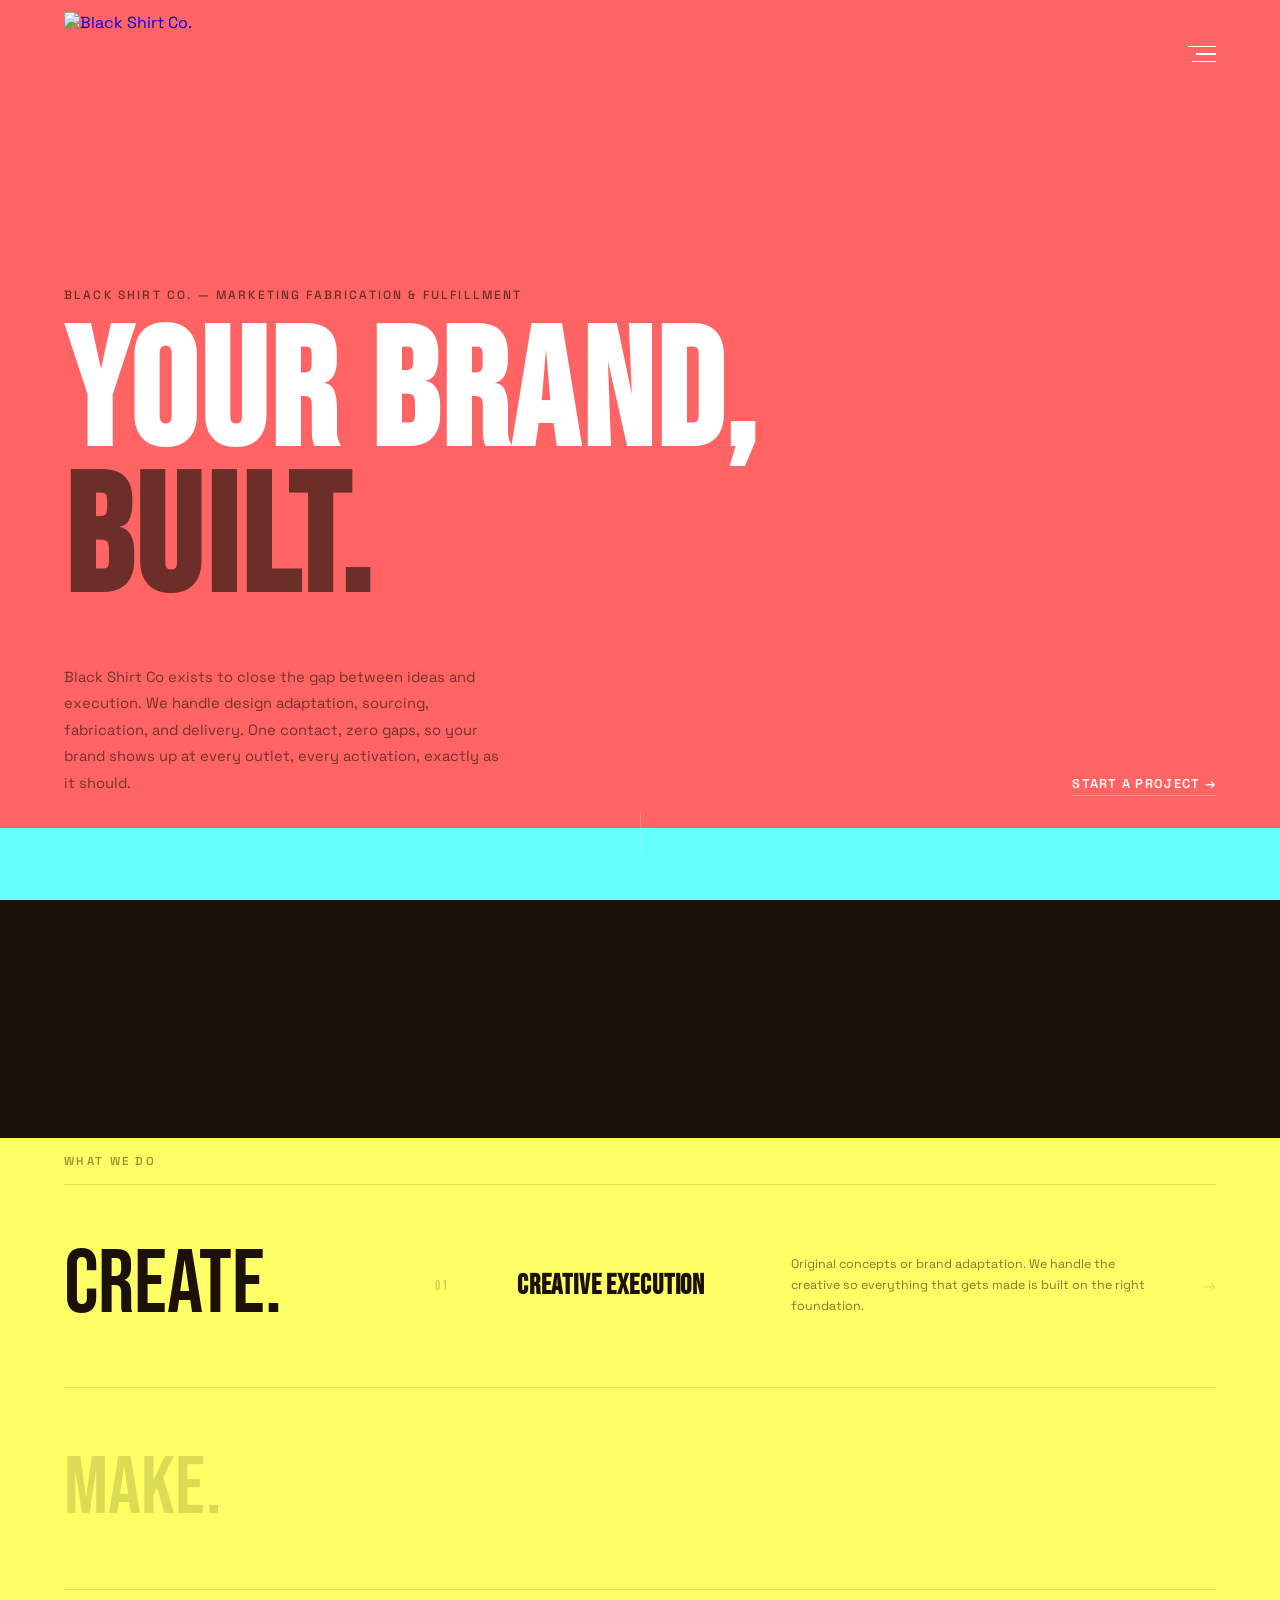
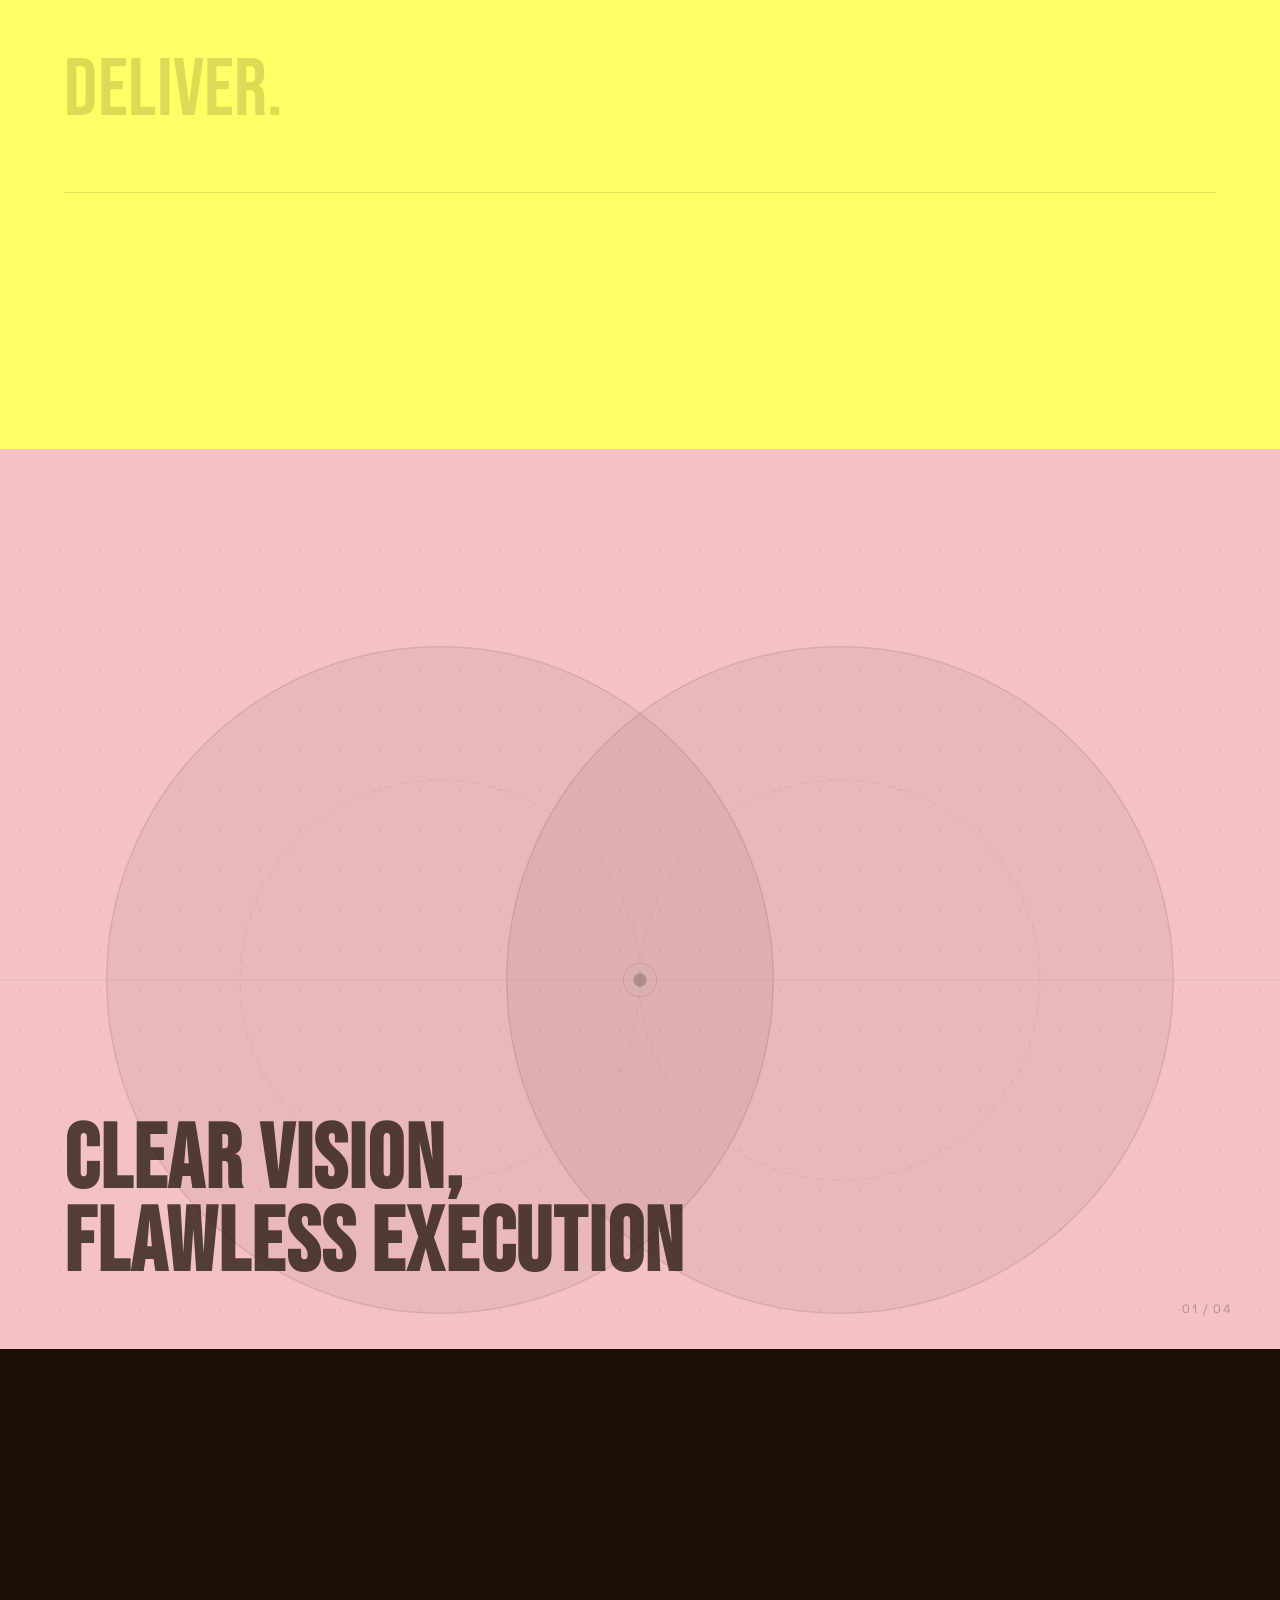
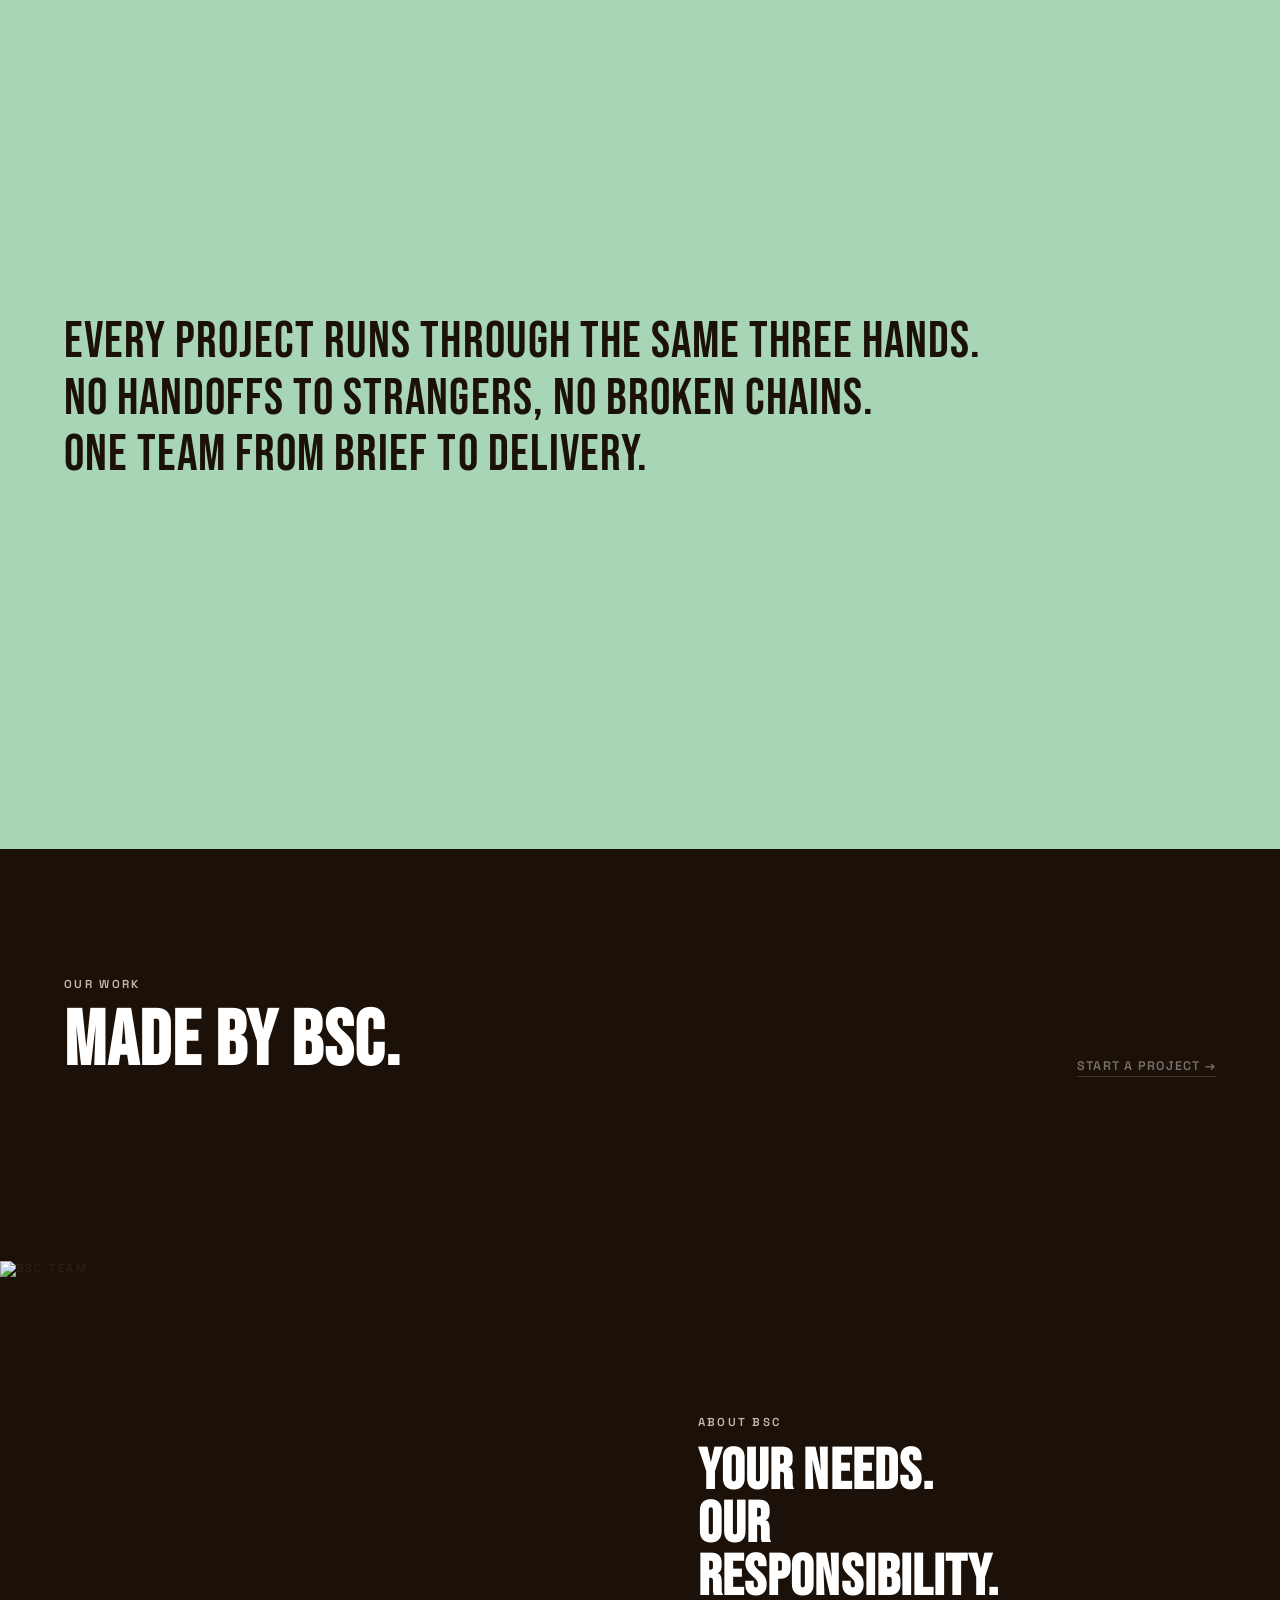
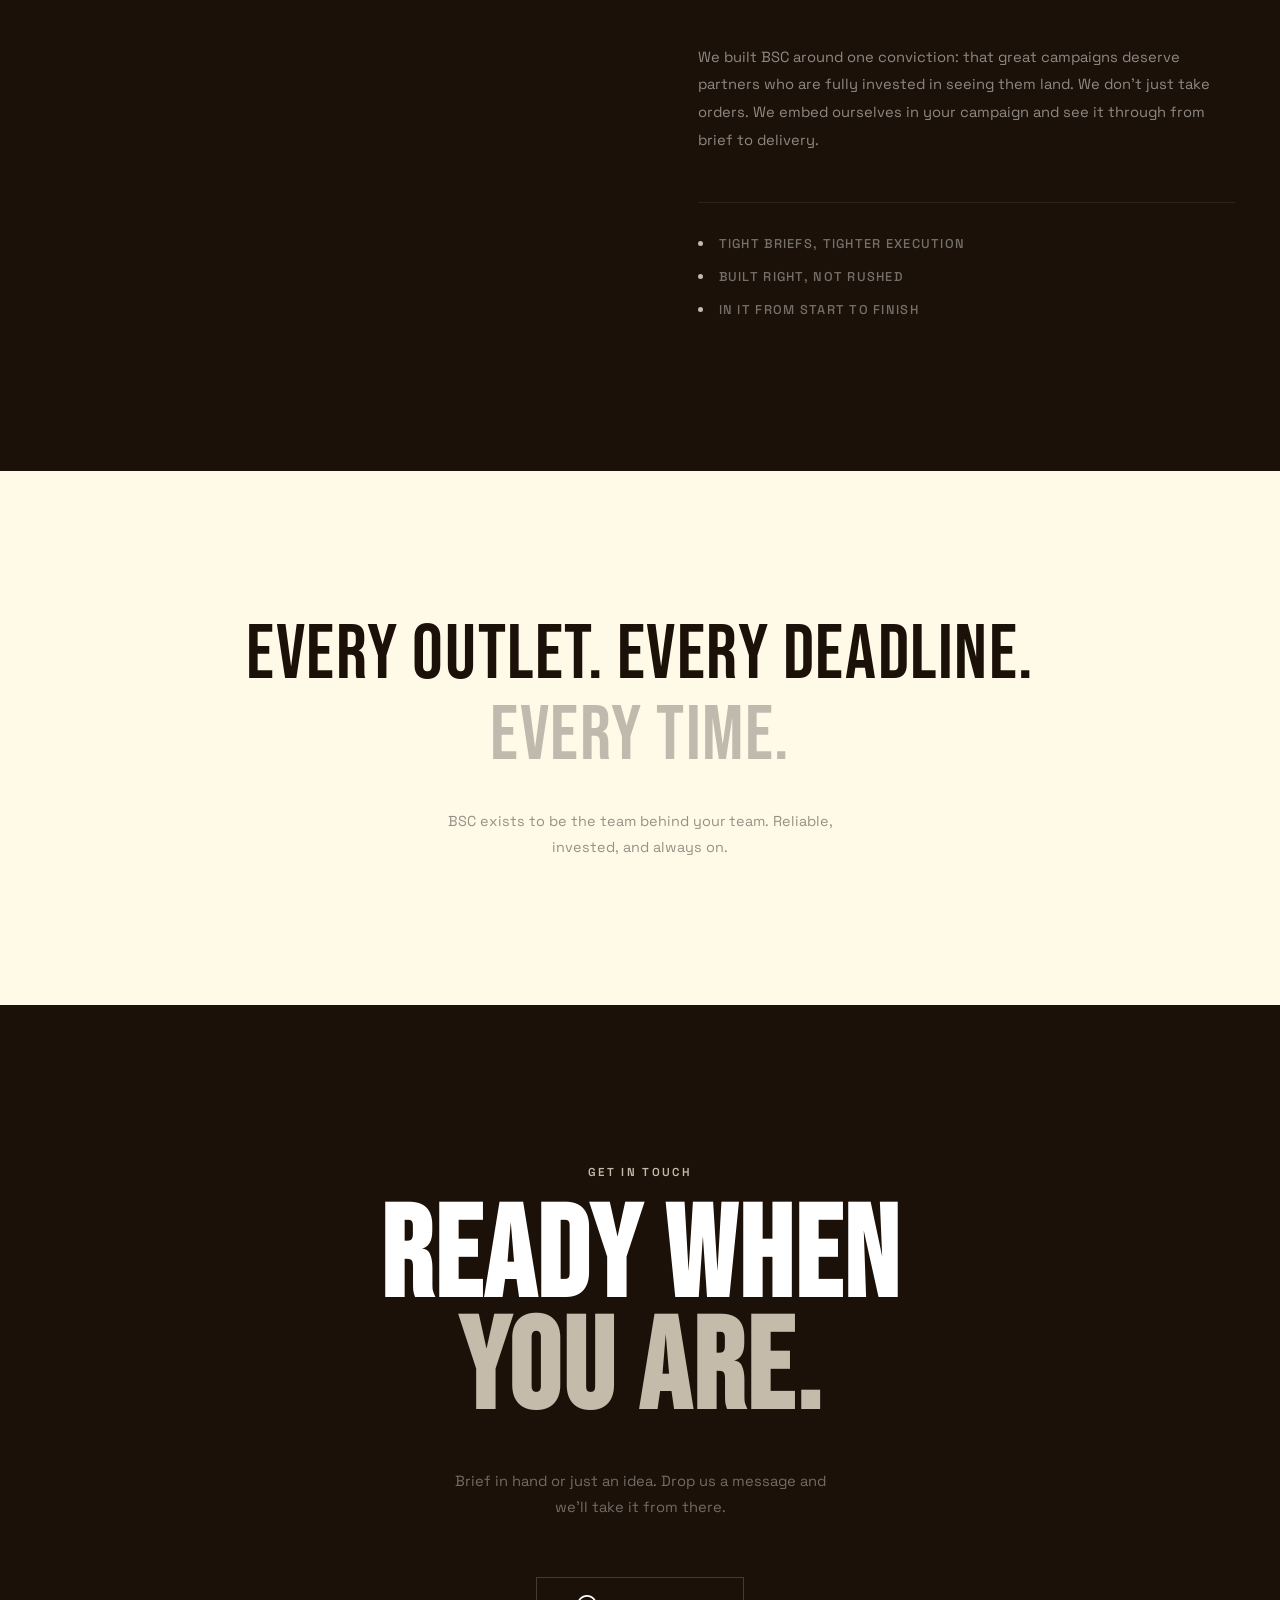
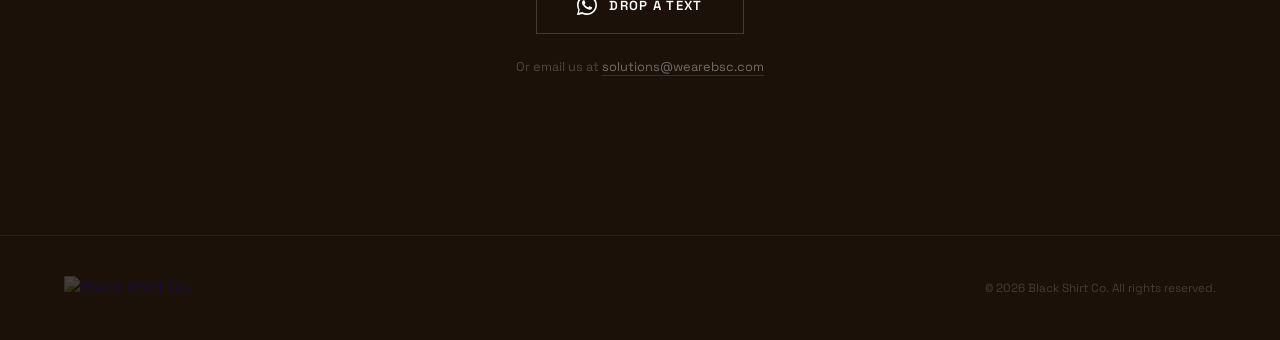
==== commit c9b0ae08: "Shrink menu footer email, update WhatsApp CTA text Co-Authored-By: Claude Sonnet 4.6 <noreply@anthro" ====
--- a/index.html
+++ b/index.html
@@ -322,7 +322,7 @@
     <p class="contact-sub" data-animate data-delay="180">Brief in hand or just an idea. Drop us a message and we'll take it from there.</p>
     <a href="https://wa.me/6597313243" class="contact-wa" data-animate data-delay="280" target="_blank" rel="noopener">
       <svg viewBox="0 0 24 24" fill="currentColor"><path d="M17.472 14.382c-.297-.149-1.758-.867-2.03-.967-.273-.099-.471-.148-.67.15-.197.297-.767.966-.94 1.164-.173.199-.347.223-.644.075-.297-.15-1.255-.463-2.39-1.475-.883-.788-1.48-1.761-1.653-2.059-.173-.297-.018-.458.13-.606.134-.133.298-.347.446-.52.149-.174.198-.298.298-.497.099-.198.05-.371-.025-.52-.075-.149-.669-1.612-.916-2.207-.242-.579-.487-.5-.669-.51-.173-.008-.371-.01-.57-.01-.198 0-.52.074-.792.372-.272.297-1.04 1.016-1.04 2.479 0 1.462 1.065 2.875 1.213 3.074.149.198 2.096 3.2 5.077 4.487.709.306 1.262.489 1.694.625.712.227 1.36.195 1.871.118.571-.085 1.758-.719 2.006-1.413.248-.694.248-1.289.173-1.413-.074-.124-.272-.198-.57-.347z"/><path d="M12 0C5.373 0 0 5.373 0 12c0 2.122.554 4.118 1.523 5.85L.057 23.57a.5.5 0 00.611.611l5.72-1.466A11.945 11.945 0 0012 24c6.627 0 12-5.373 12-12S18.627 0 12 0zm0 22c-1.947 0-3.772-.5-5.362-1.376l-.385-.217-3.994 1.023 1.023-3.994-.217-.385A9.96 9.96 0 012 12C2 6.477 6.477 2 12 2s10 4.477 10 10-4.477 10-10 10z"/></svg>
-      Message us on WhatsApp
+      Drop a text
     </a>
     <p class="contact-email">Or email us at <a href="mailto:solutions@wearebsc.com">solutions@wearebsc.com</a></p>
   </section>
--- a/style.css
+++ b/style.css
@@ -168,7 +168,7 @@
 }
 
 .mobile-menu.open .menu-footer { opacity: 1; }
-.menu-footer a { color: rgba(28,17,8,0.5); text-decoration: none; }
+.menu-footer a { color: rgba(28,17,8,0.5); text-decoration: none; font-size: 0.5rem; }
 
 /* ============================================================
    SHARED SECTION ELEMENTS
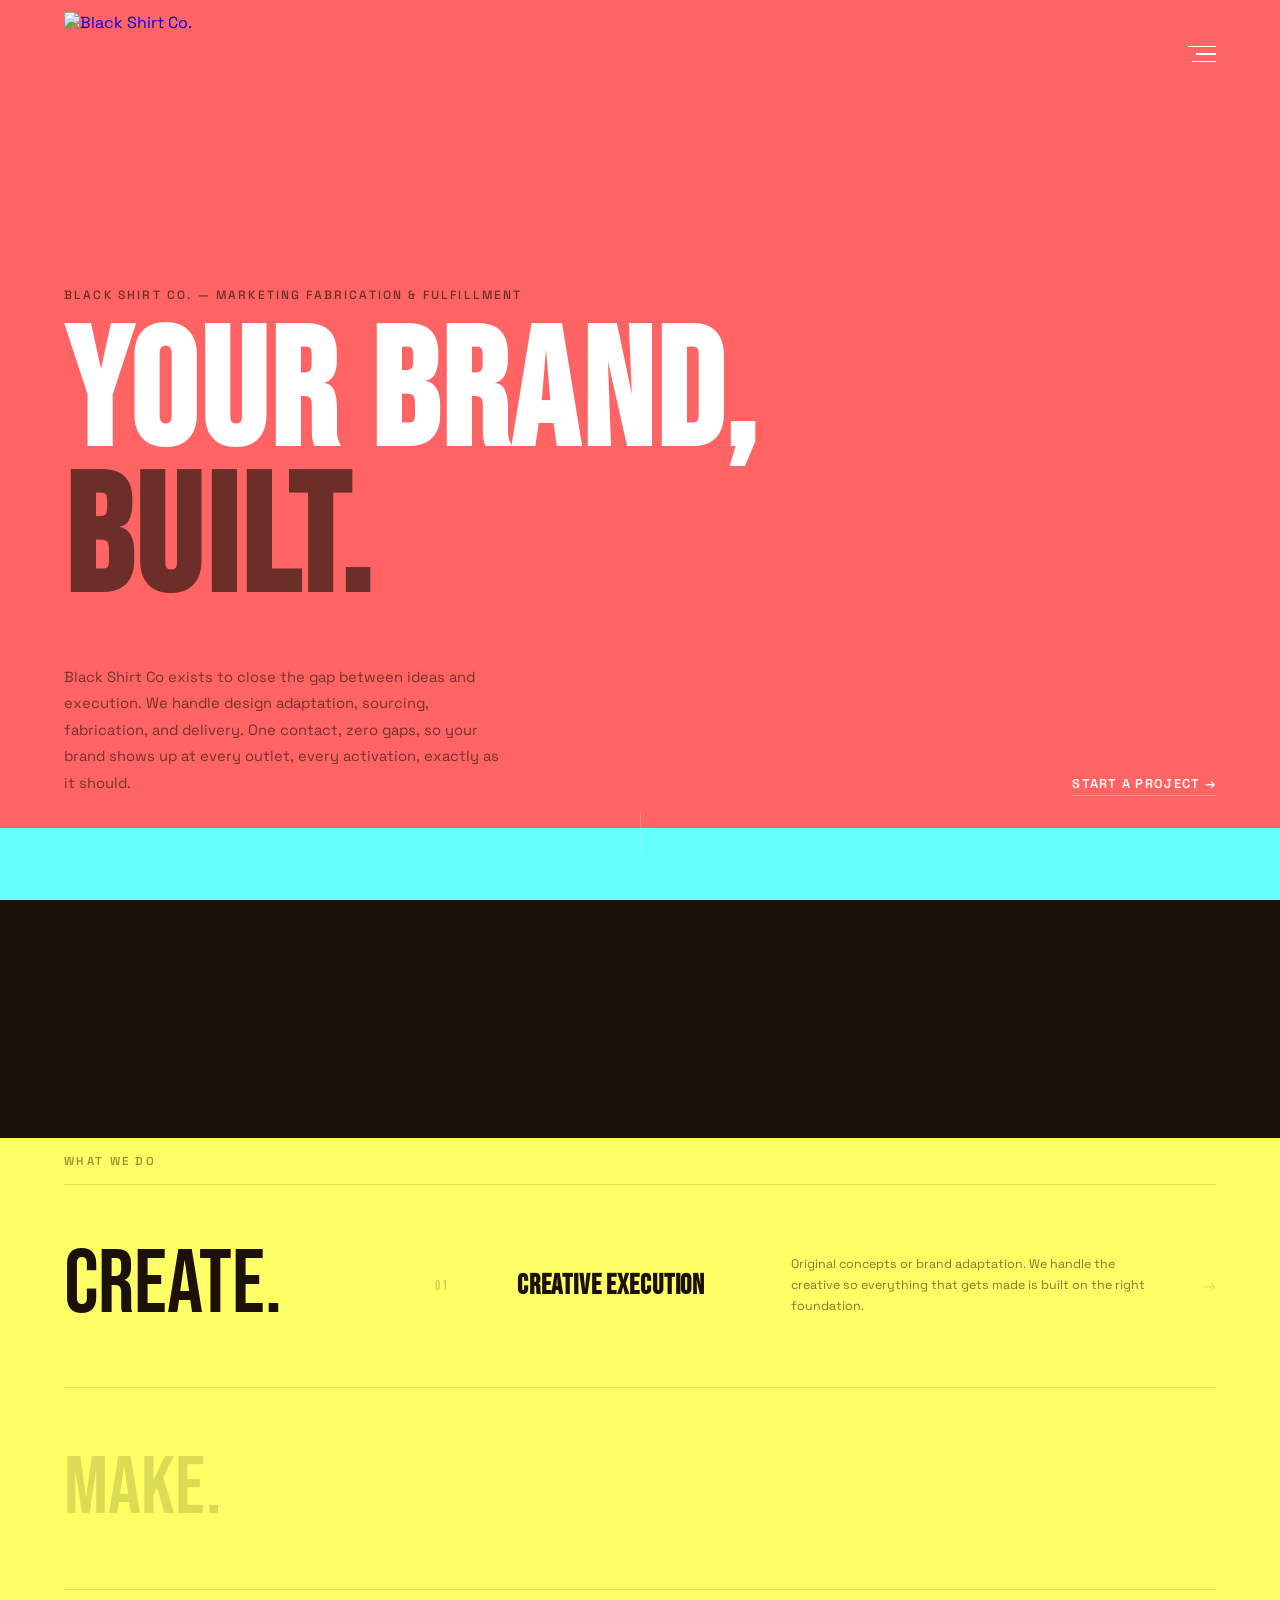
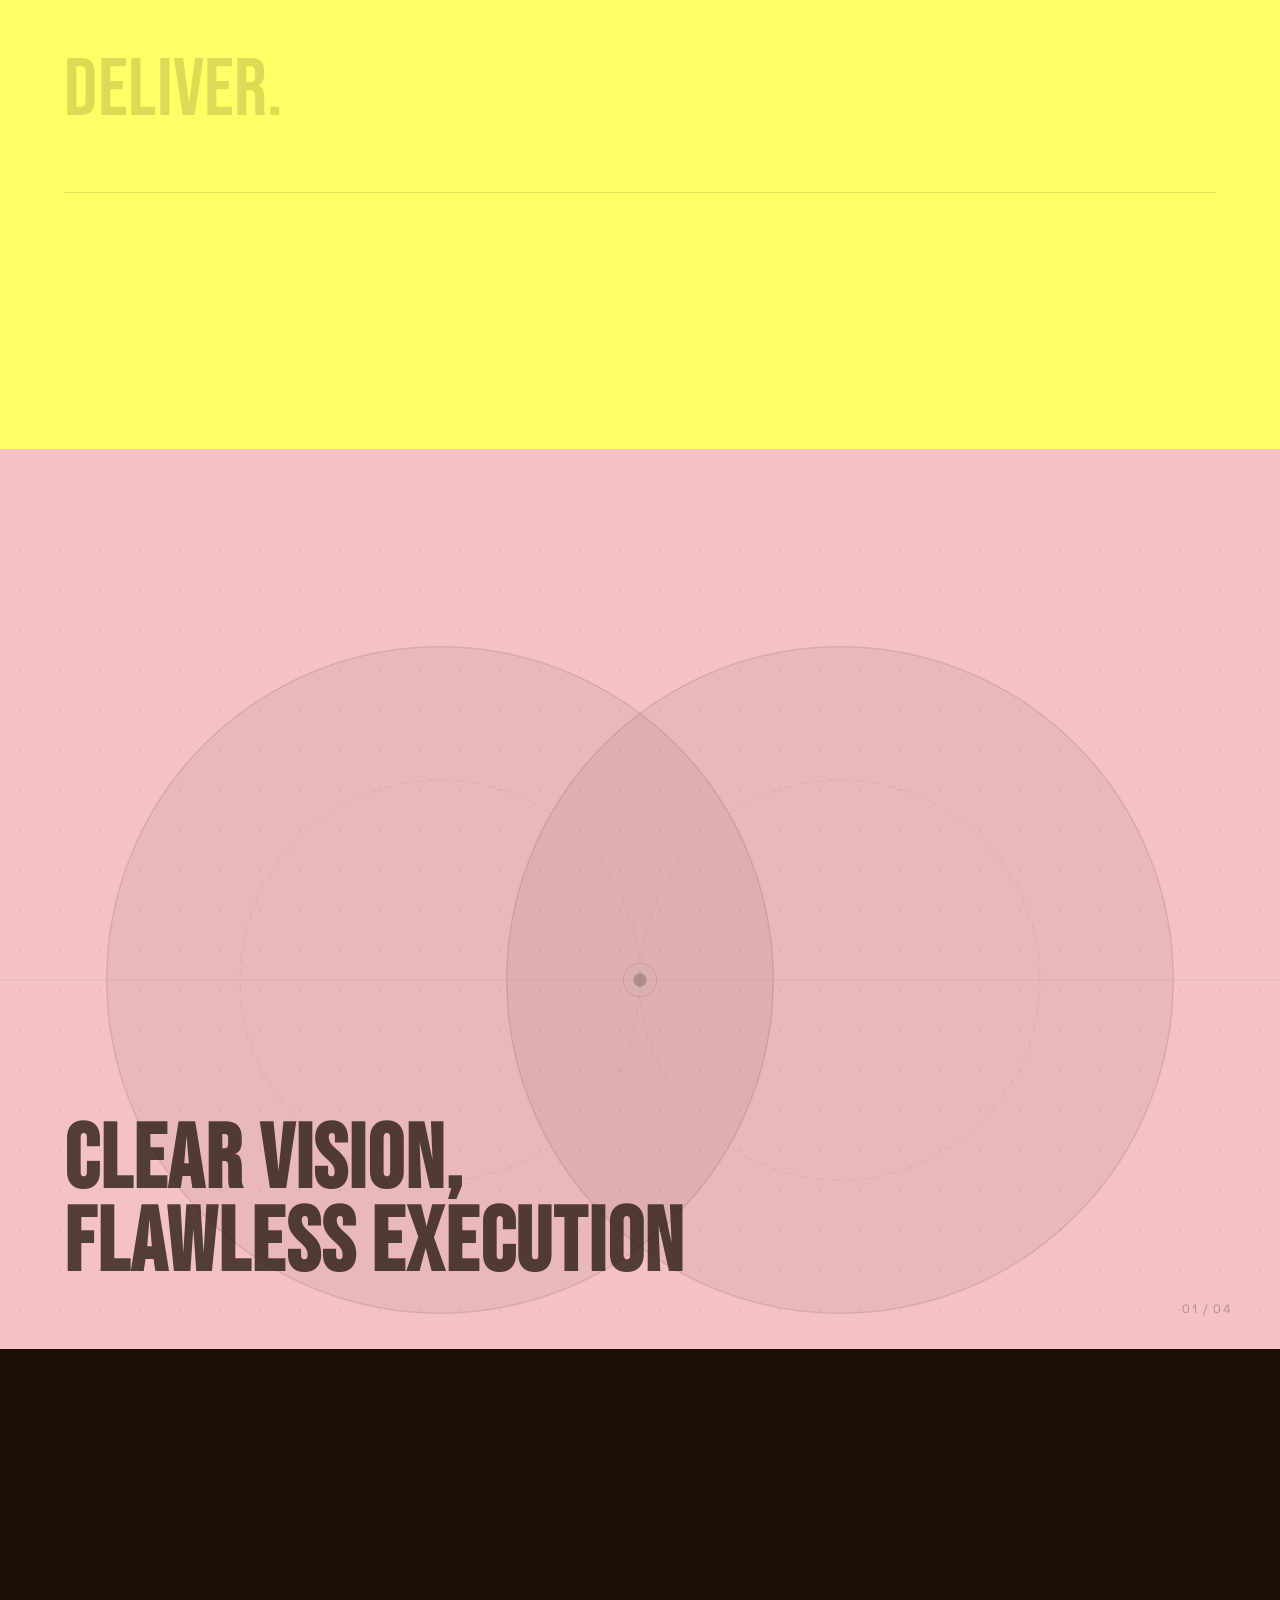
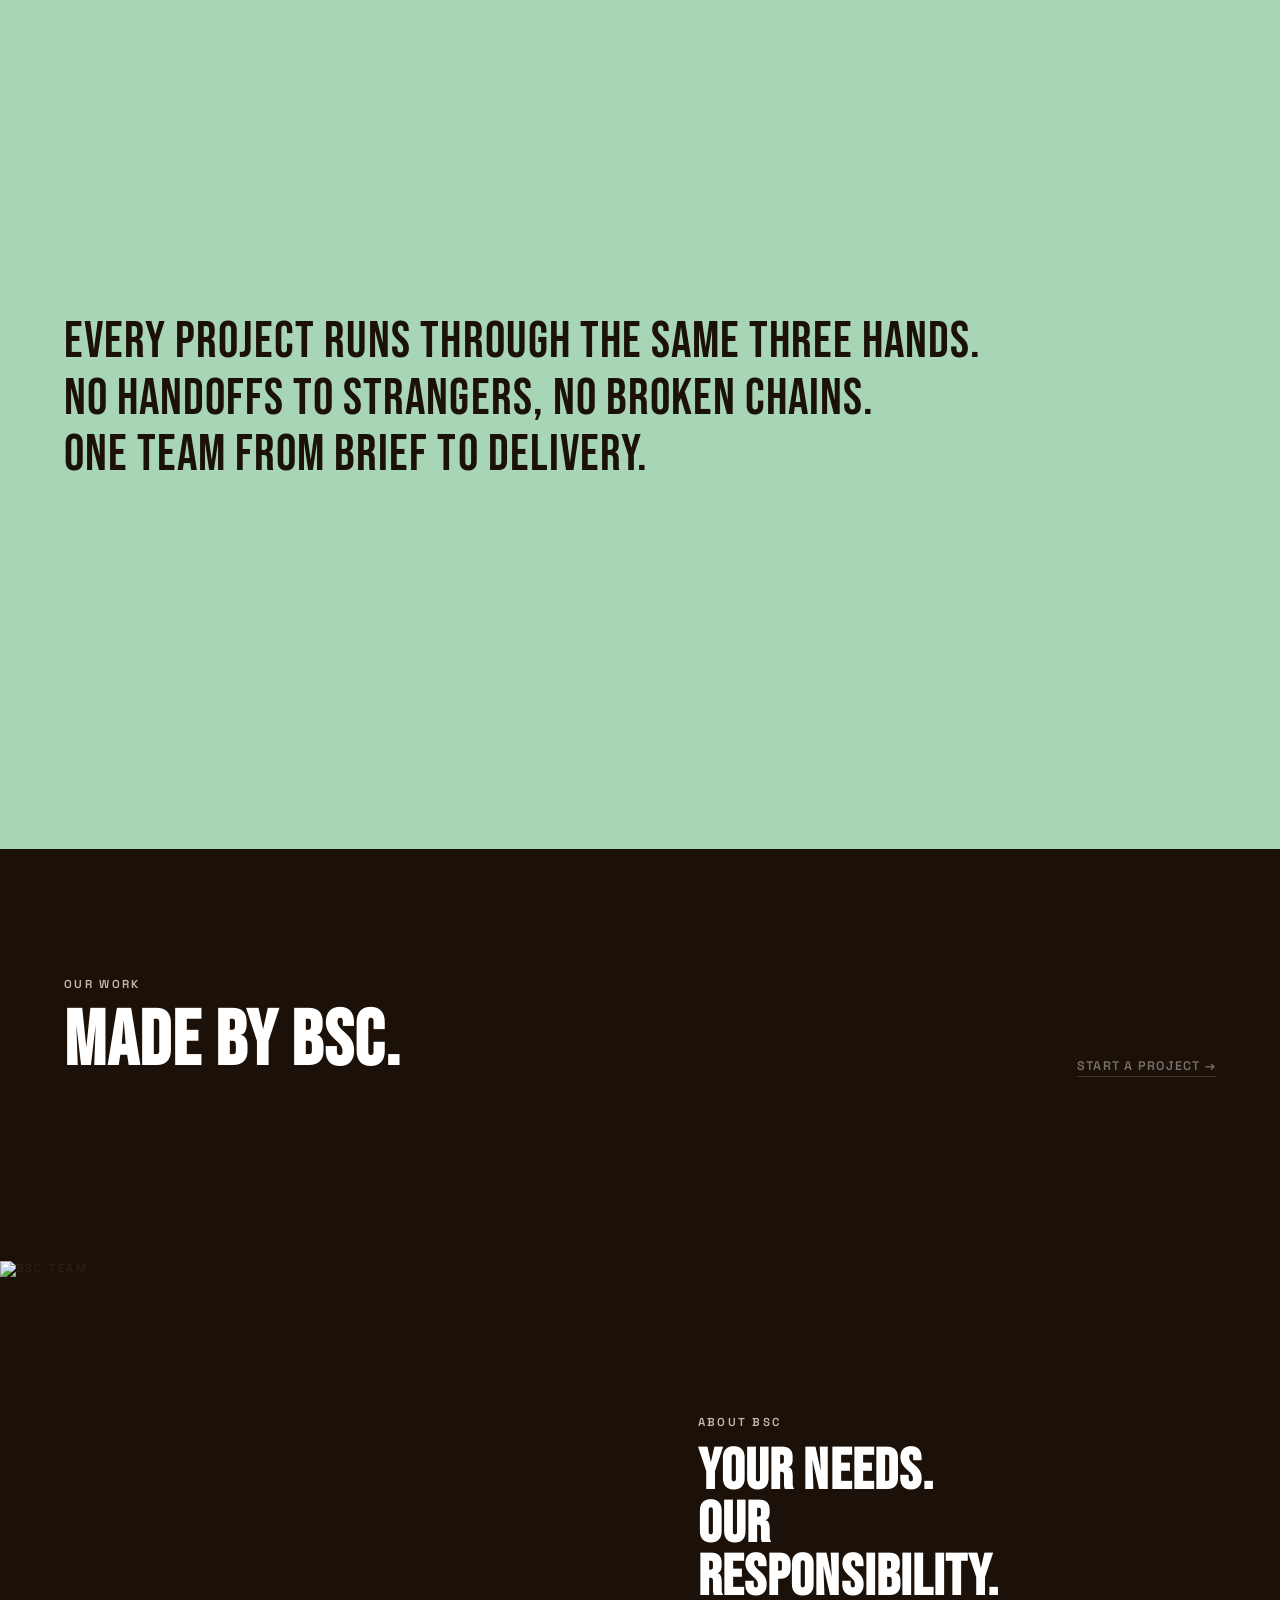
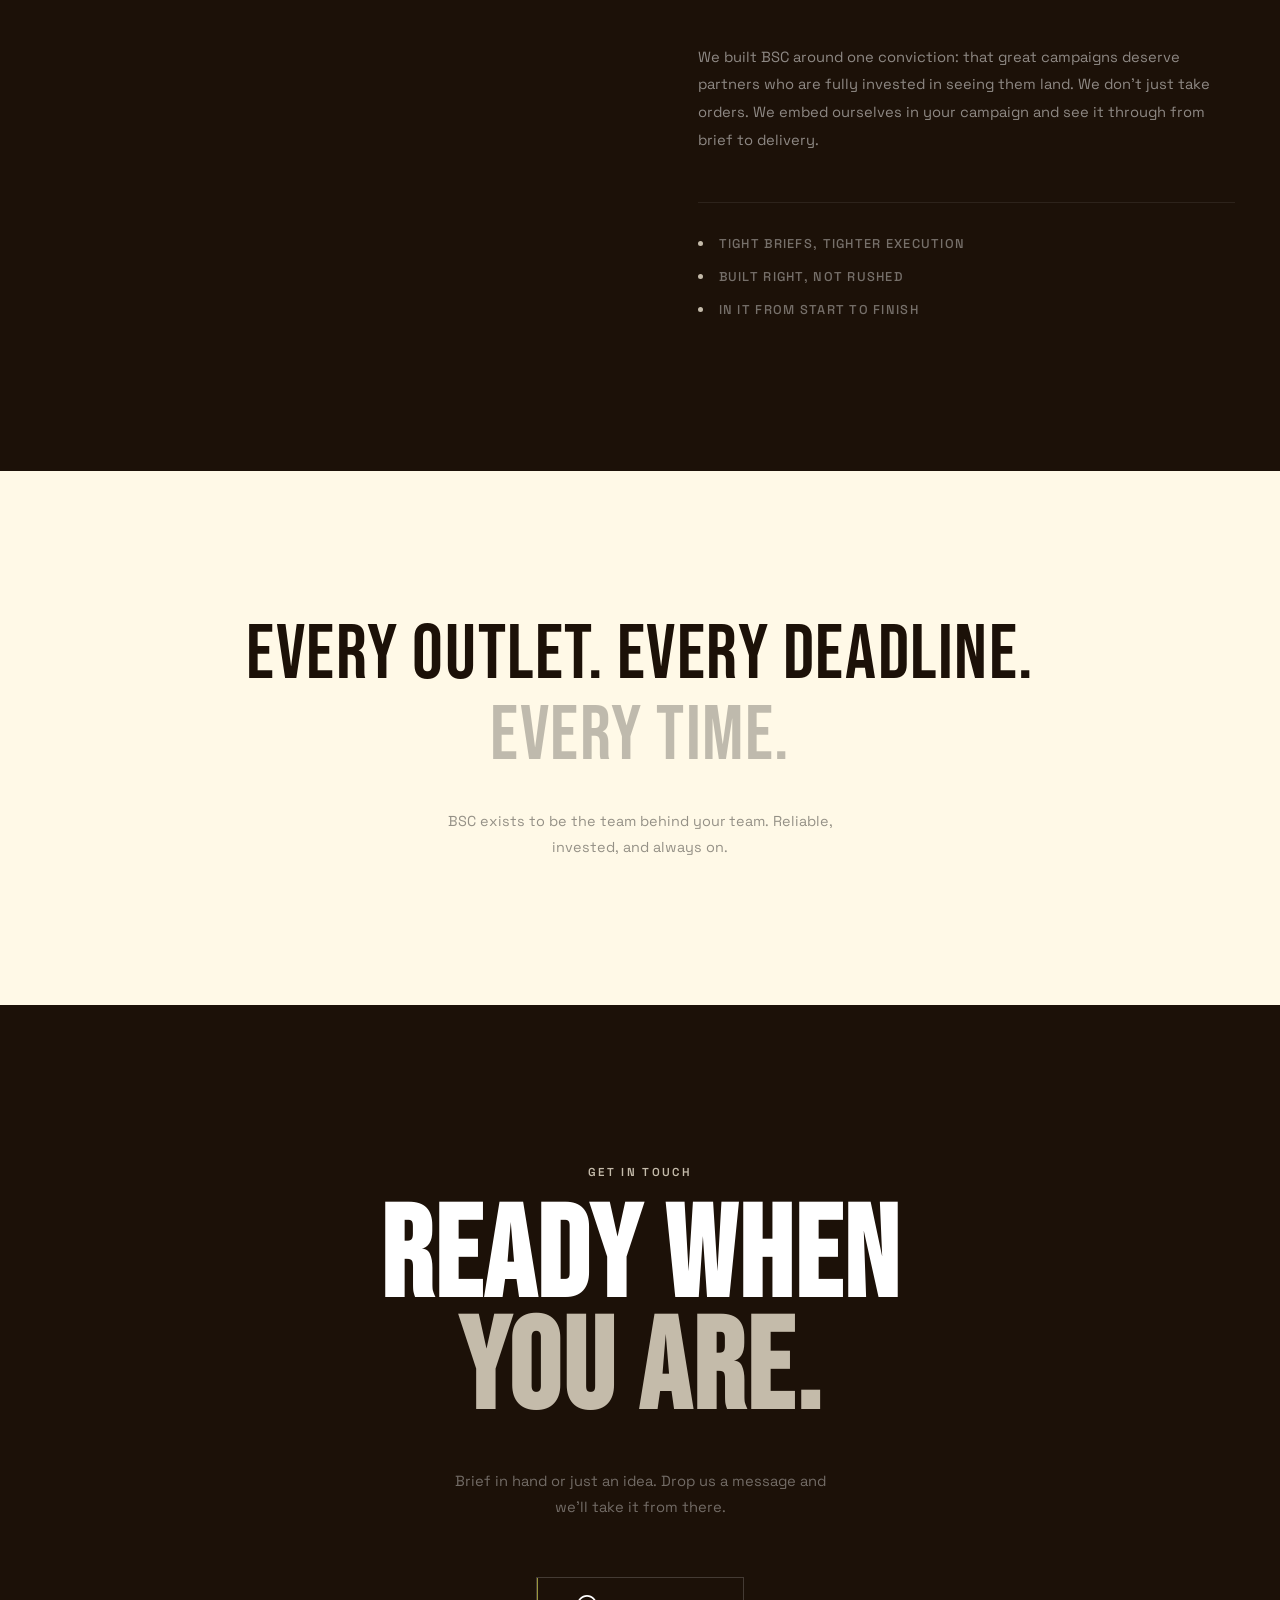
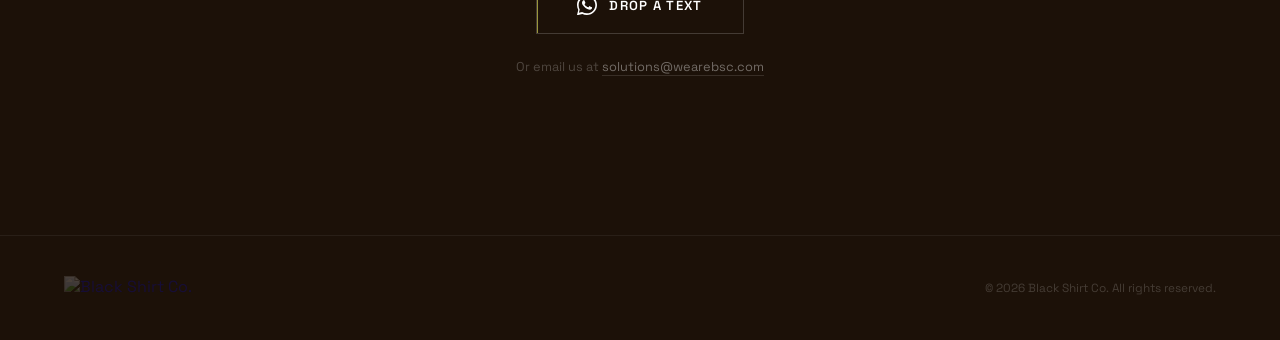
==== commit 98c6185b: "Replace scramble with yellow fill sweep on WhatsApp CTA Co-Authored-By: Claude Sonnet 4.6 <noreply@a" ====
--- a/style.css
+++ b/style.css
@@ -854,13 +854,25 @@
   letter-spacing: 0.1em;
   text-transform: uppercase;
   text-decoration: none;
-  transition: border-color 0.2s, background 0.2s;
-}
-
-.contact-wa:hover {
-  border-color: var(--stone);
-  background: rgba(196,187,170,0.05);
-}
+  position: relative;
+  overflow: hidden;
+  transition: color 0.35s ease, border-color 0.35s ease;
+}
+
+.contact-wa::before {
+  content: '';
+  position: absolute;
+  inset: 0;
+  background: var(--yellow);
+  transform: translateX(-100%);
+  transition: transform 0.35s cubic-bezier(0.4, 0, 0.2, 1);
+  z-index: 0;
+}
+
+.contact-wa:hover::before { transform: translateX(0); }
+.contact-wa:hover { color: var(--black); border-color: var(--yellow); }
+
+.contact-wa > * { position: relative; z-index: 1; }
 
 .contact-wa svg { width: 20px; height: 20px; }
 
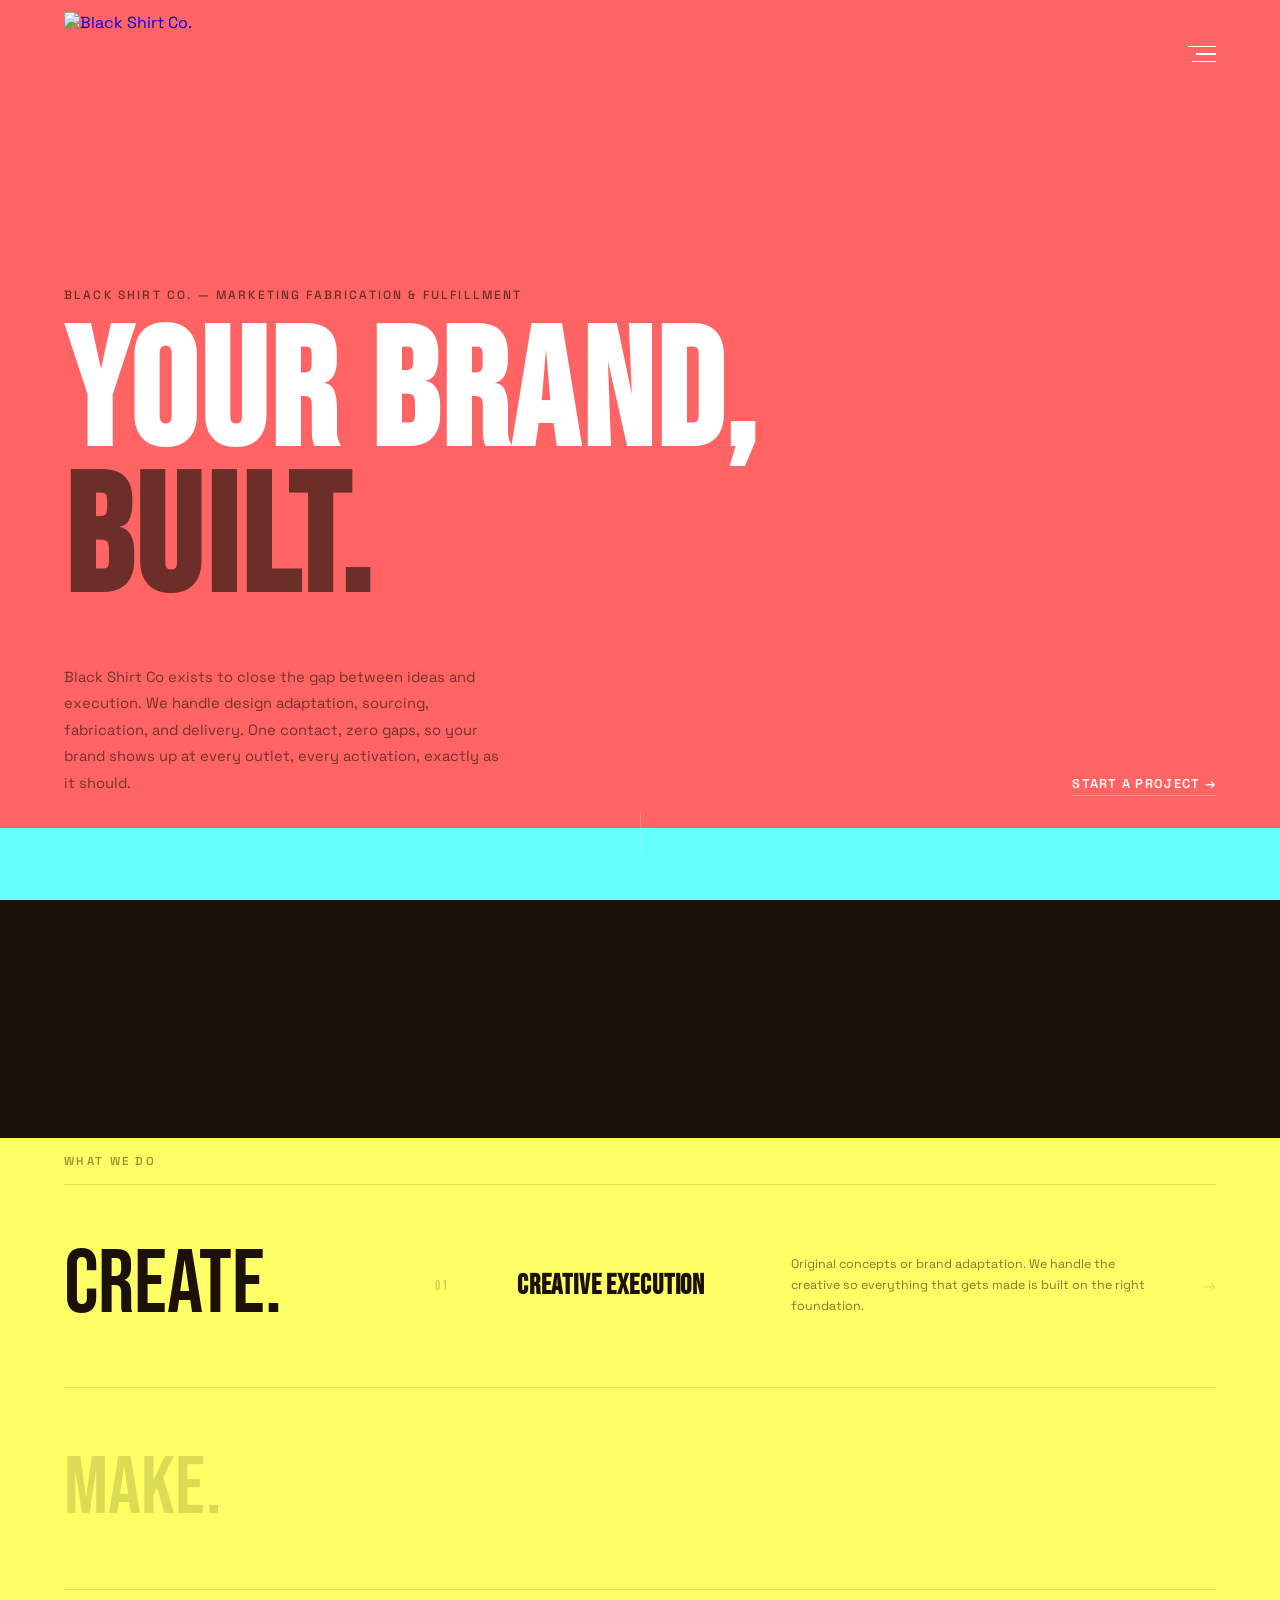
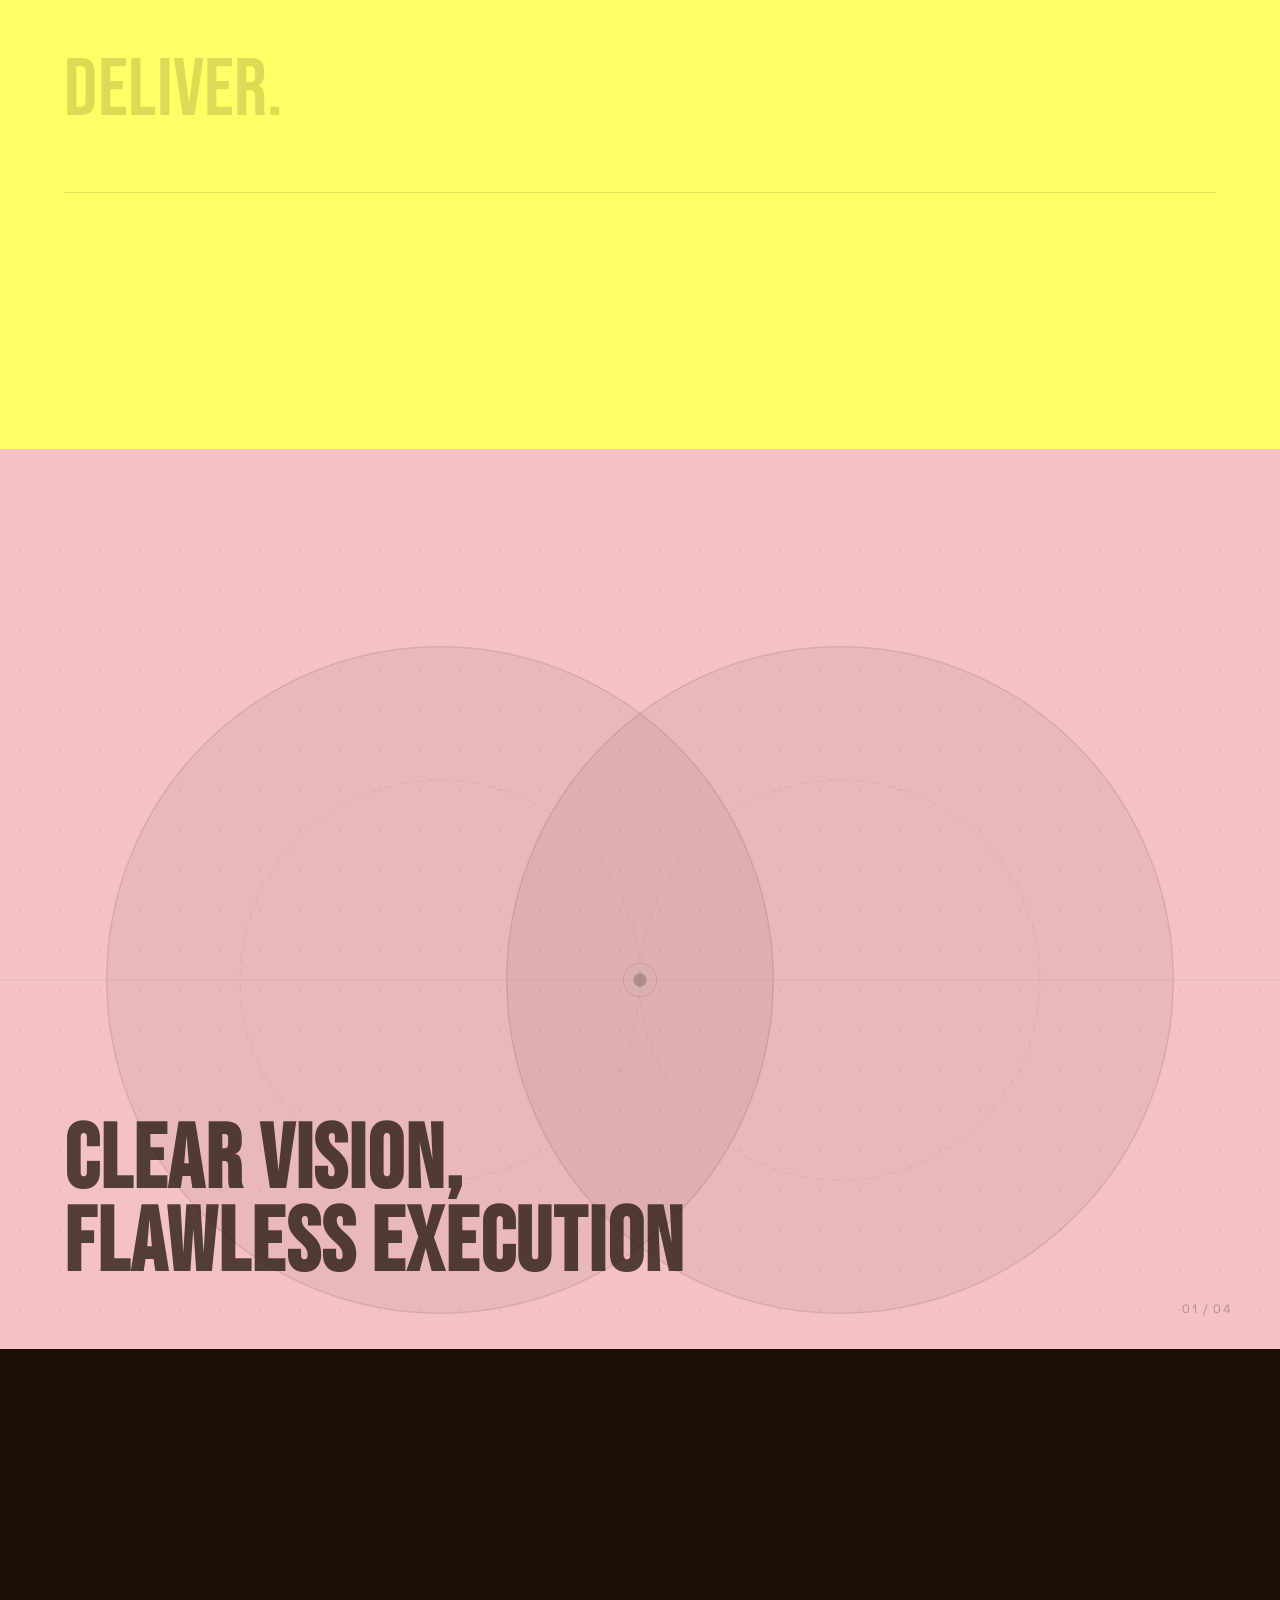
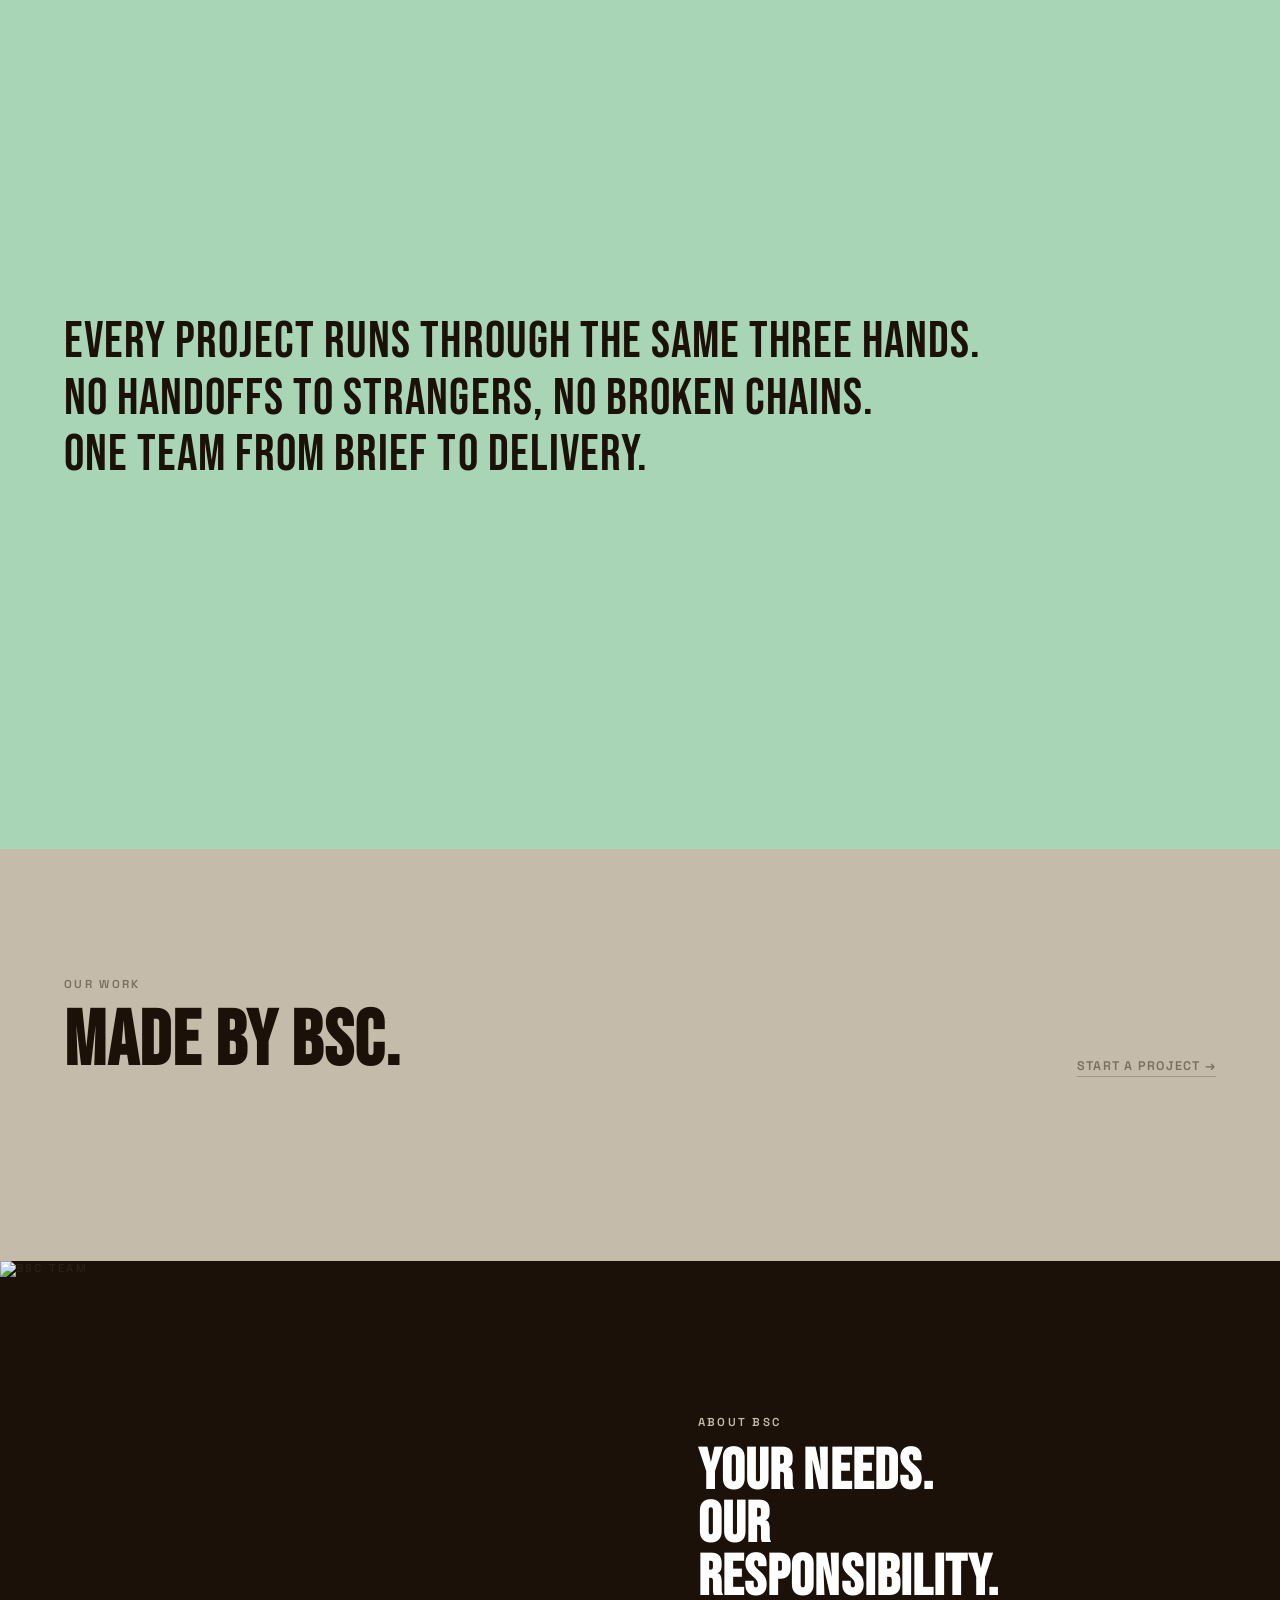
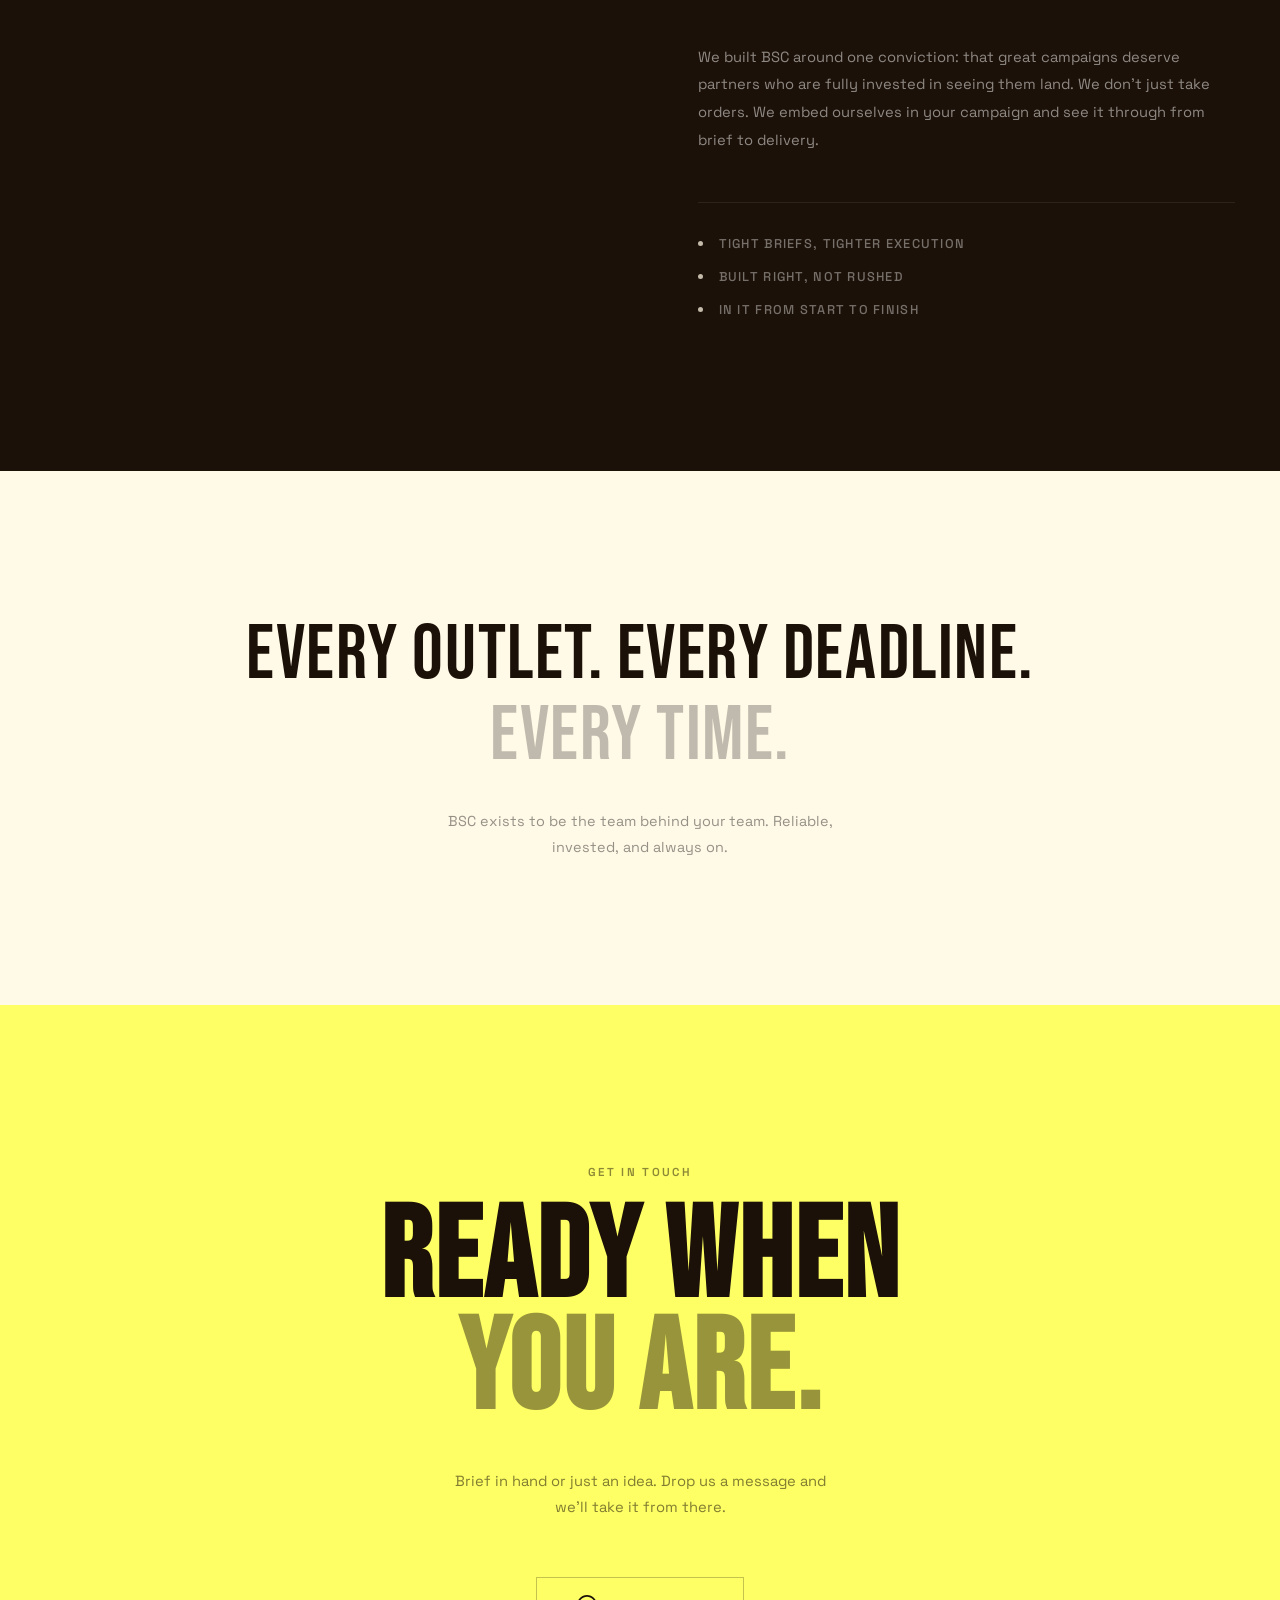
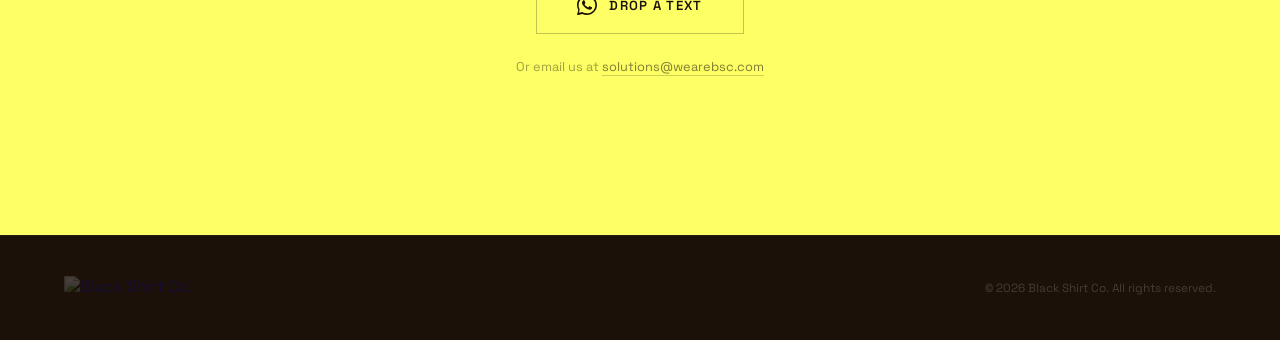
==== commit 5bb30c68: "Bust style.css CDN cache via version query string" ====
--- a/index.html
+++ b/index.html
@@ -8,7 +8,7 @@
   <link rel="preconnect" href="https://fonts.googleapis.com" />
   <link rel="preconnect" href="https://fonts.gstatic.com" crossorigin />
   <link href="https://fonts.googleapis.com/css2?family=Bebas+Neue&family=Space+Grotesk:wght@300;400;500;600;700&display=swap" rel="stylesheet" />
-  <link rel="stylesheet" href="style.css" />
+  <link rel="stylesheet" href="style.css?v=2" />
 </head>
 <body>
 
--- a/style.css
+++ b/style.css
@@ -619,9 +619,18 @@
    WORK
    ============================================================ */
 #work {
-  background: var(--black);
+  background: var(--stone);
   padding: 8rem 5%;
 }
+
+#work .section-label { color: rgba(28,17,8,0.45); }
+#work .section-headline { color: var(--black); }
+
+.work-link {
+  color: rgba(28,17,8,0.45) !important;
+  border-bottom-color: rgba(28,17,8,0.2) !important;
+}
+.work-link:hover { color: var(--black) !important; border-color: var(--black) !important; }
 
 .work-header {
   display: flex;
@@ -814,29 +823,30 @@
    CONTACT
    ============================================================ */
 #contact {
-  background: var(--black);
+  background: var(--yellow);
   padding: 10rem 5%;
   text-align: center;
 }
 
-.contact-label { color: var(--stone); margin-bottom: 1.5rem; }
+.contact-label { color: rgba(28,17,8,0.5); margin-bottom: 1.5rem; }
 
 .contact-headline {
   font-size: clamp(4rem, 10vw, 9rem);
   line-height: 0.88;
   text-transform: uppercase;
   margin-bottom: 2.5rem;
+  color: var(--black);
 }
 
 .contact-headline em {
   font-style: normal;
-  color: var(--stone);
+  color: rgba(28,17,8,0.45);
   display: block;
 }
 
 .contact-sub {
   font-size: 0.92rem;
-  color: rgba(255,255,255,0.38);
+  color: rgba(28,17,8,0.55);
   line-height: 1.8;
   max-width: 380px;
   margin: 0 auto 3.5rem;
@@ -846,8 +856,8 @@
   display: inline-flex;
   align-items: center;
   gap: 0.75rem;
-  border: 1px solid rgba(255,255,255,0.18);
-  color: var(--white);
+  border: 1px solid rgba(28,17,8,0.25);
+  color: var(--black);
   padding: 1.1rem 2.5rem;
   font-weight: 600;
   font-size: 0.82rem;
@@ -855,41 +865,51 @@
   text-transform: uppercase;
   text-decoration: none;
   position: relative;
-  overflow: hidden;
-  transition: color 0.35s ease, border-color 0.35s ease;
+  transition: color 0.3s ease;
+}
+
+.contact-wa::before,
+.contact-wa::after {
+  content: '';
+  position: absolute;
+  inset: -1px;
+  border: 1px solid var(--black);
+  pointer-events: none;
 }
 
 .contact-wa::before {
-  content: '';
-  position: absolute;
-  inset: 0;
-  background: var(--yellow);
-  transform: translateX(-100%);
-  transition: transform 0.35s cubic-bezier(0.4, 0, 0.2, 1);
-  z-index: 0;
-}
-
-.contact-wa:hover::before { transform: translateX(0); }
-.contact-wa:hover { color: var(--black); border-color: var(--yellow); }
-
-.contact-wa > * { position: relative; z-index: 1; }
+  border-bottom: none;
+  border-left: none;
+  clip-path: inset(0 100% 0 0);
+  transition: clip-path 0.25s ease;
+}
+
+.contact-wa::after {
+  border-top: none;
+  border-right: none;
+  clip-path: inset(0 0 100% 0);
+  transition: clip-path 0.25s ease 0.25s;
+}
+
+.contact-wa:hover::before { clip-path: inset(0 0% 0 0); }
+.contact-wa:hover::after  { clip-path: inset(0 0 0% 0); }
 
 .contact-wa svg { width: 20px; height: 20px; }
 
 .contact-email {
   margin-top: 1.5rem;
   font-size: 0.8rem;
-  color: rgba(255,255,255,0.22);
+  color: rgba(28,17,8,0.4);
 }
 
 .contact-email a {
-  color: rgba(255,255,255,0.38);
+  color: rgba(28,17,8,0.55);
   text-decoration: none;
-  border-bottom: 1px solid rgba(255,255,255,0.12);
+  border-bottom: 1px solid rgba(28,17,8,0.2);
   transition: color 0.2s;
 }
 
-.contact-email a:hover { color: var(--white); }
+.contact-email a:hover { color: var(--black); }
 
 /* ============================================================
    FOOTER
